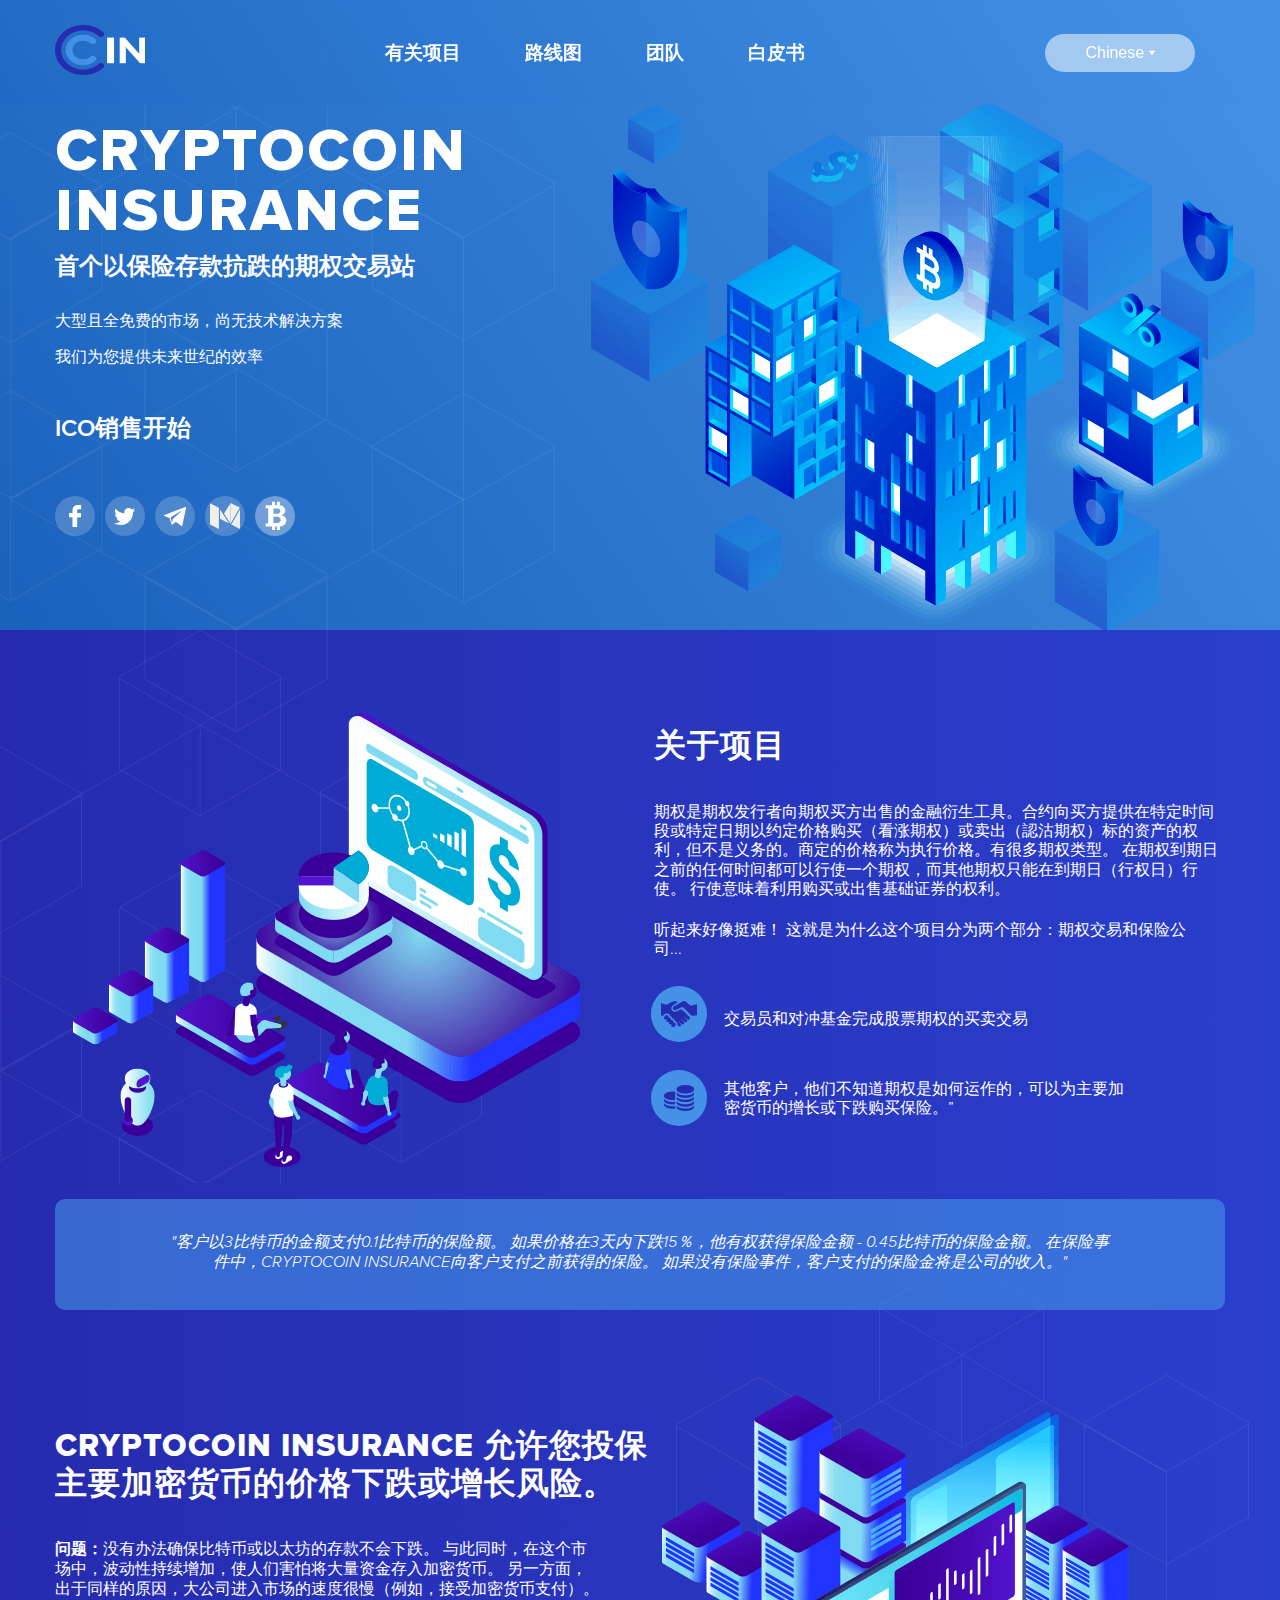
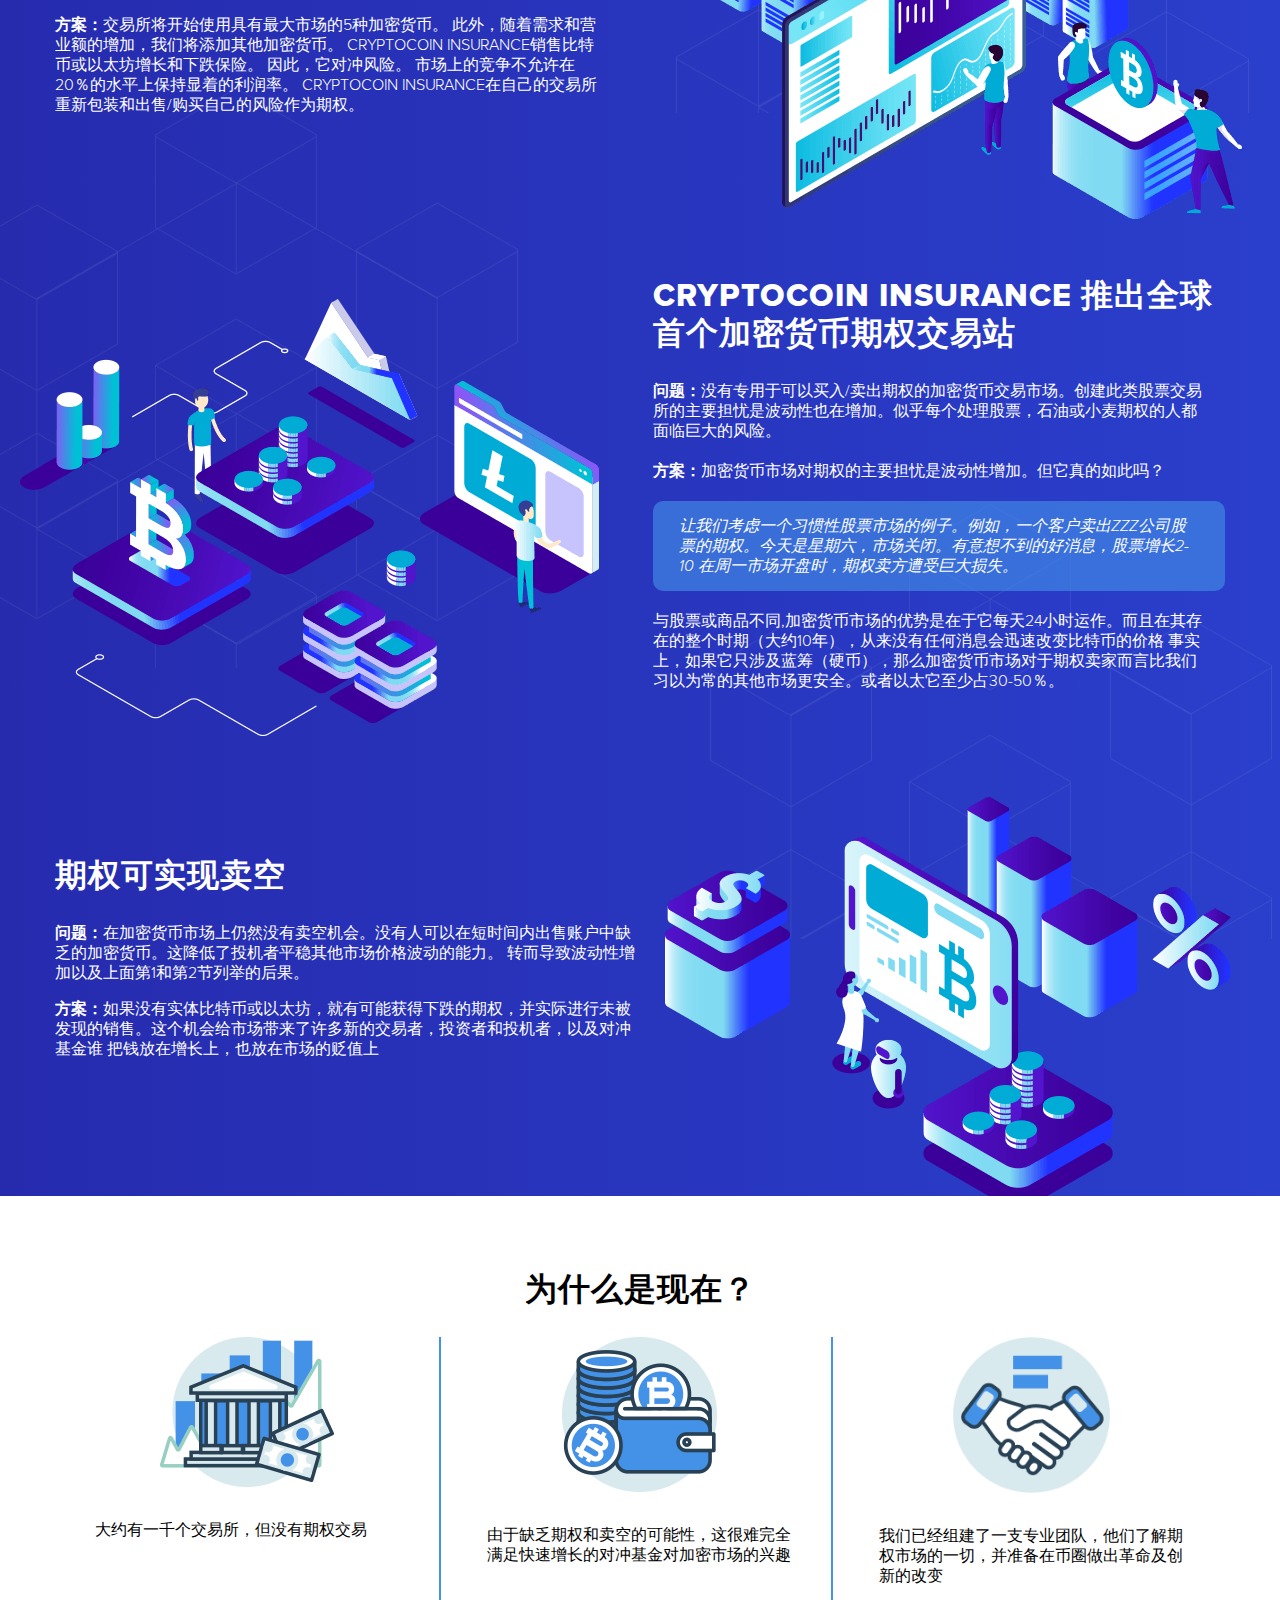
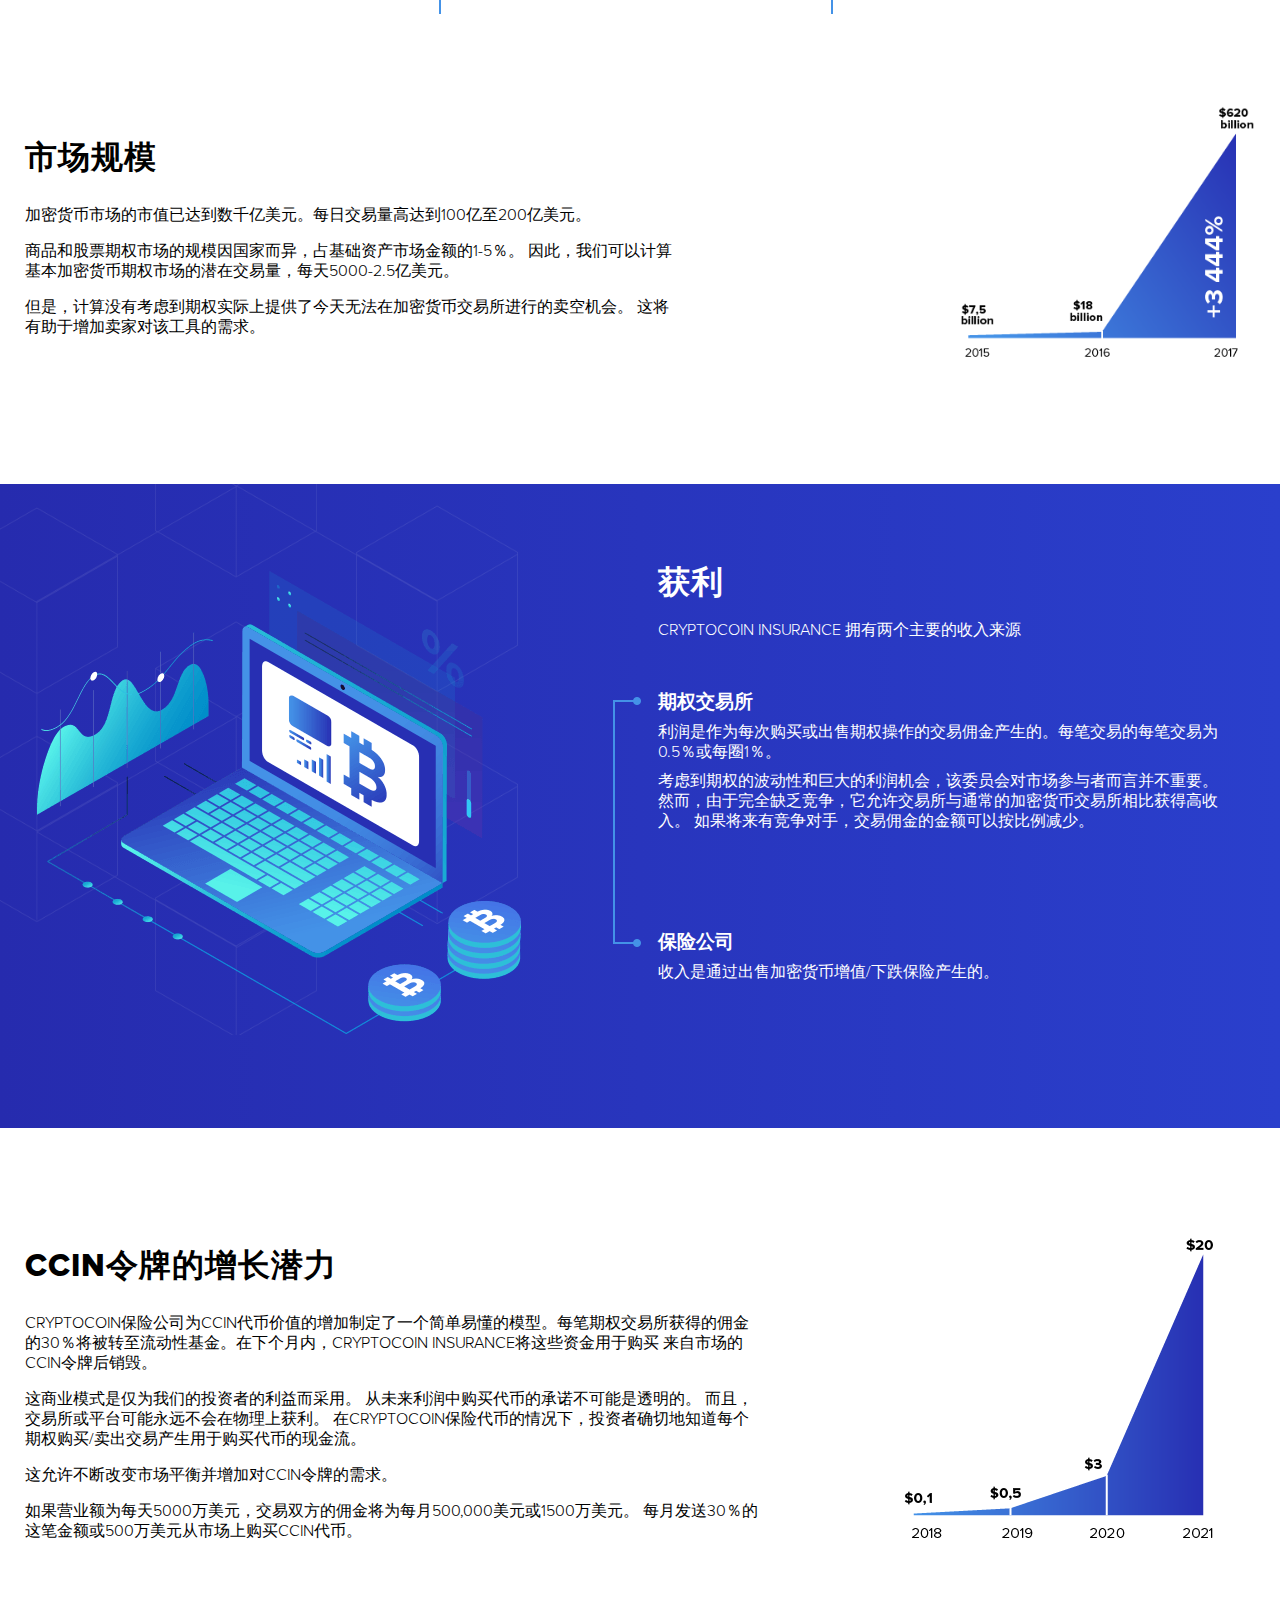
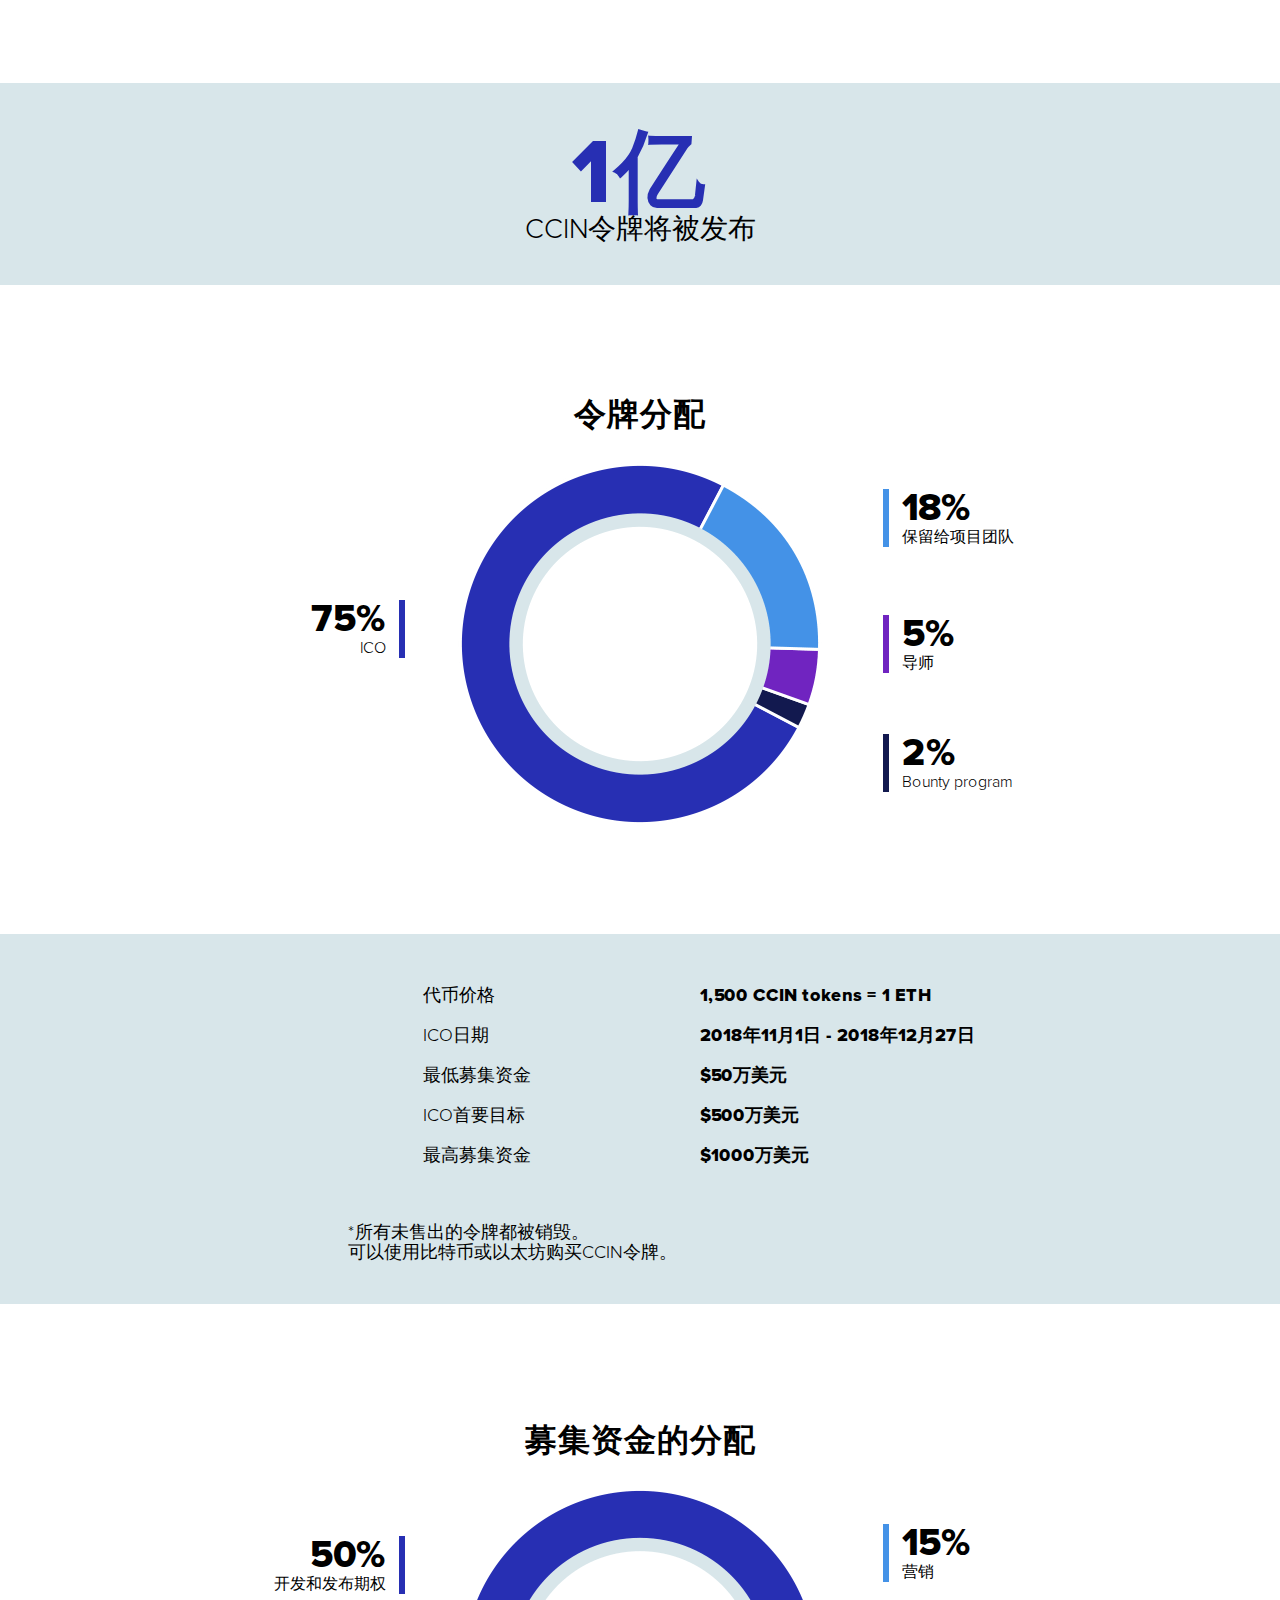
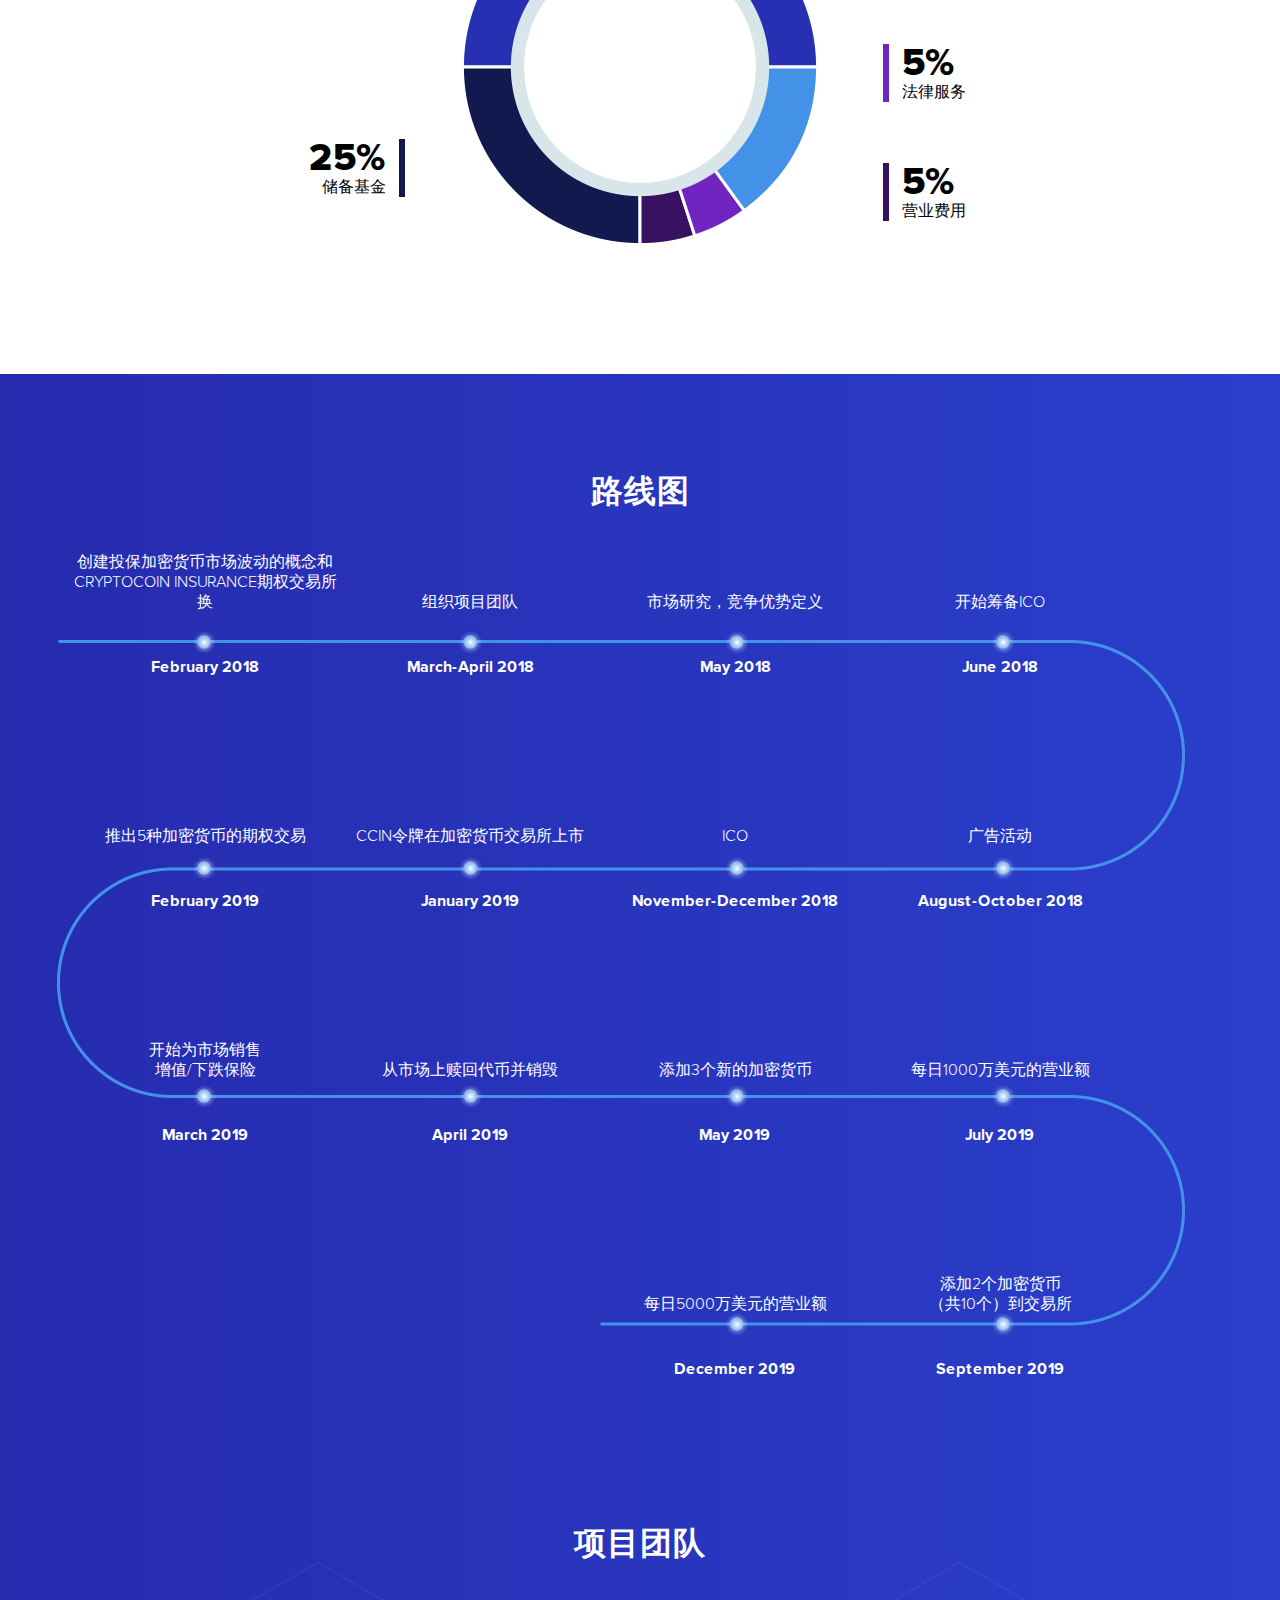
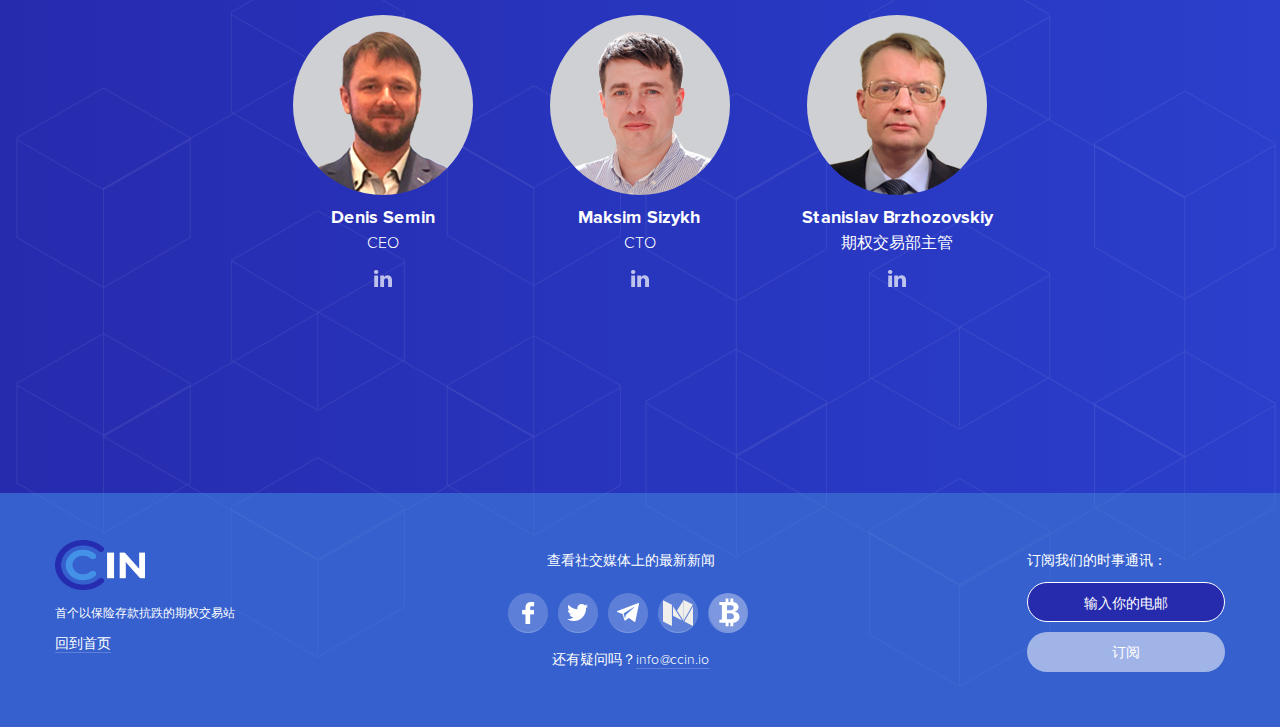
==== index.ch.html @ 09d0d942 "add more language" ====
<!DOCTYPE html>
<html lang="en">
<head>
  <meta charset="UTF-8">
  <meta name="keywords" content="cryptocoin insurance, cryptocurrency, options exchange, coin insurance, trade, bitcoin insurance, ethereum insurance, ccin">
  <meta name="viewport" content="width=device-width, initial-scale=1.0">
  <meta http-equiv="X-UA-Compatible" content="ie=edge">
  <title>首个以保险存款抗跌的期权交易站</title>
  <link rel="apple-touch-icon" sizes="180x180" href="img/favicon/apple-touch-icon.png">
  <link rel="icon" type="image/png" sizes="32x32" href="img/favicon/favicon-32x32.png">
  <link rel="icon" type="image/png" sizes="16x16" href="img/favicon/favicon-16x16.png">
  <link rel="manifest" href="img/favicon/site.webmanifest">
  <link rel="mask-icon" href="img/favicon/safari-pinned-tab.svg" color="#266fc8">
  <link rel="shortcut icon" href="img/favicon/favicon.ico">
  <meta name="msapplication-TileColor" content="#266fc8">
  <meta name="msapplication-config" content="img/favicon/browserconfig.xml">
  <meta name="theme-color" content="#ffffff">
  <link rel="stylesheet" href="https://use.fontawesome.com/releases/v5.2.0/css/all.css" integrity="sha384-hWVjflwFxL6sNzntih27bfxkr27PmbbK/iSvJ+a4+0owXq79v+lsFkW54bOGbiDQ" crossorigin="anonymous">
  <link rel="stylesheet" href="css/main.css">
</head>
<body class="chinese">
  <header>
    <a href="#" class="open-mobile-menu"><i class="fas fa-bars"></i></a>
    <div class="nav-block">
      <div class="container">
        <div class="nav-wrapper large">
          <a href="#" class="close-mobile-menu"><i class="fas fa-times"></i></a>
          <a href="#" class="main-logo__link"><img src="img/logo.png" class="main-logo" alt="Site logo" width="90" height="50"></a>
          <nav class="main-nav" id="menu">
            <ul class="main-nav__list">
              <li class="main-nav__item">
                <a href="#about-project" class="move-link">有关项目</a>
              </li>
              <li class="main-nav__item">
                <a href="#road-map" class="move-link">路线图</a>
              </li>
              <li class="main-nav__item">
                <a href="#team-project" class="move-link">团队</a>
              </li>
			        <li class="main-nav__item">
                <a href="./doc/chinese_wp.pdf">白皮书</a>
              </li>
            </ul>
          </nav>
          <ul class="user-nav__list">
            <li class="user-nav__item">
              <button class="btn toggle-language" id="toggle-language">
                Chinese
                <svg class="arrow" xmlns="http://www.w3.org/2000/svg" xmlns:xlink="http://www.w3.org/1999/xlink" x="0px" y="0px"
                  viewBox="0 0 41.999 41.999">
                  <path d="M36.068,20.176l-29-20C6.761-0.035,6.363-0.057,6.035,0.114C5.706,0.287,5.5,0.627,5.5,0.999v40
                  c0,0.372,0.206,0.713,0.535,0.886c0.146,0.076,0.306,0.114,0.465,0.114c0.199,0,0.397-0.06,0.568-0.177l29-20
                  c0.271-0.187,0.432-0.494,0.432-0.823S36.338,20.363,36.068,20.176z"/>
                  <g>
                </svg>
              </button>
              <ul class="toggle-language__menu" id="toggle-language__menu">
                <li><a href="index.ru.html">Russian</a></li>
                <li><a href="index.html">English</a></li>
                <li><a href="index.viet.html">Vietnamese</a></li>
                <li><a href="index.kor.html">Korean</a></li>
                <li><a href="index.ch.html">Chinese</a></li>
                <li><a href="index.sp.html">Spanish</a></li>
                <li><a href="index.indo.html">Indonesian</a></li>
                <li><a href="index.fr.html">French</a></li>
              </ul>
            </li>
          </ul>
        </div>
      </div>
    </div>
    <div class="container header-block__wrapper" id="top-site">
      <section>
        <h1>Cryptocoin insurance</h1>
        <h3>首个以保险存款抗跌的期权交易站</h3>
        <p>大型且全免费的市场，尚无技术解决方案</p>
        <p>我们为您提供未来世纪的效率</p>
        <div class="timer-block">
          <h3>ICO销售开始</h3>
          <script src="https://code.jquery.com/jquery-1.11.1.min.js"></script>
          <script src="https://e-timer.ru/js/etimer.js"></script>
          <script type="text/javascript">
            jQuery(document).ready(function() {
              jQuery(".eTimer").eTimer({
                etType: 0, etDate: "01.11.2018.12.0", etTitleText: "", etTitleSize: 20, etShowSign: 2, etSep: " ", etFontFamily: "ProximaNova", etTextColor: "white", etPaddingTB: 15, etPaddingLR: 15, etLastUnit: 4, etNumberFontFamily: "ProximaNova", etNumberSize: 40, etNumberColor: "#307ed3", etNumberPaddingTB: 0, etNumberPaddingLR: 8, etNumberBackground: "white", etNumberBorderSize: 0, etNumberBorderRadius: 6, etNumberBorderColor: "white"
              });
            });
          </script>
          <div class="eTimer"></div>
        </div>
         <ul class="social__list">
          <li class="social__item">
            <a href="https://www.facebook.com/ccinofficial/" class="social__link fb">facebook</a>
          </li>
          <li class="social__item">
            <a href="https://twitter.com/ccin_official" class="social__link twitter">twitter</a>
          </li>
		   <li class="social__item">
            <a href="https://t.me/ccin_official" class="social__link telegram">telegram</a>
          </li>
          <li class="social__item">
            <a href="https://medium.com/@ccin_official" class="social__link medium">medium</a>
          </li>
          <li class="social__item">
            <a href="https://bitcointalk.org/index.php?topic=4948618" class="social__link bt">bt</a>
          </li>
        </ul>
      </section>
    </div>
  </header>
  <main>
    <div class="container">
      <section class="about-project" id="about-project">
        <h2>关于项目</h2>
        <img class="mobile-section__img" width="370" height="332" src="img/about-project-bg.png" alt="About project">
        <p>期权是期权发行者向期权买方出售的金融衍生工具。合约向买方提供在特定时间段或特定日期以约定价格购买（看涨期权）或卖出（認沽期权）标的资产的权利，但不是义务的。商定的价格称为执行价格。有很多期权类型。 在期权到期日之前的任何时间都可以行使一个期权，而其他期权只能在到期日（行权日）行使。 行使意味着利用购买或出售基础证券的权利。</p>
        <p class="about-project__description">听起来好像挺难！ 这就是为什么这个项目分为两个部分：期权交易和保险公司..</span>.</p>
        <ul>
          <li>
            <p>交易员和对冲基金完成股票期权的买卖交易</p>
          </li>
          <li>
            <p>其他客户，他们不知道期权是如何运作的，可以为主要加密货币的增长或下跌购买保险。”</p>
          </li>
        </ul>
      </section>
      <p class="text__layout">"客户以3比特币的金额支付0.1比特币的保险额。 如果价格在3天内下跌15％，他有权获得保险金额 - 0.45比特币的保险金额。 在保险事件中，CRYPTOCOIN INSURANCE向客户支付之前获得的保险。 如果没有保险事件，客户支付的保险金将是公司的收入。"</p>
      <section class="insurance-project">
        <h2>CRYPTOCOIN INSURANCE 允许您投保主要加密货币的价格下跌或增长风险。</h2>
        <img class="mobile-section__img" width="393" height="288" src="img/insurance-project-bg.png" alt="Insurance CRYPTOCOIN INSURANCE">
        <p><span class="text__semibold">问题：</span>没有办法确保比特币或以太坊的存款不会下跌。 与此同时，在这个市场中，波动性持续增加，使人们害怕将大量资金存入加密货币。 另一方面，出于同样的原因，大公司进入市场的速度很慢（例如，接受加密货币支付）。</p>
        <p><span class="text__semibold">方案：</span>交易所将开始使用具有最大市场的5种加密货币。 此外，随着需求和营业额的增加，我们将添加其他加密货币。 CRYPTOCOIN INSURANCE销售比特币或以太坊增长和下跌保险。 因此，它对冲风险。 市场上的竞争不允许在20％的水平上保持显着的利润率。 CRYPTOCOIN INSURANCE在自己的交易所重新包装和出售/购买自己的风险作为期权。</p>
      </section>
      <section class="burse-project">
        <h2>CRYPTOCOIN INSURANCE 推出全球 首个加密货币期权交易站</h2>
        <img class="mobile-section__img" width="409" height="308" src="img/burse-project-bg.png" alt="Burse CRYPTOCOIN INSURANCE">
        <p><span class="text__semibold">问题：</span>没有专用于可以买入/卖出期权的加密货币交易市场。创建此类股票交易所的主要担忧是波动性也在增加。似乎每个处理股票，石油或小麦期权的人都面临巨大的风险。</p>
        <p><span class="text__semibold">方案：</span>加密货币市场对期权的主要担忧是波动性增加。但它真的如此吗？</p>
        <p class="text__layout">让我们考虑一个习惯性股票市场的例子。例如，一个客户卖出ZZZ公司股票的期权。今天是星期六，市场关闭。有意想不到的好消息，股票增长2-10 在周一市场开盘时，期权卖方遭受巨大损失。</p>
        <p>与股票或商品不同,加密货币市场的优势是在于它每天24小时运作。而且在其存在的整个时期（大约10年），从来没有任何消息会迅速改变比特币的价格 事实上，如果它只涉及蓝筹（硬币），那么加密货币市场对于期权卖家而言比我们习以为常的其他市场更安全。或者以太它至少占30-50％。</p>
      </section>
      <section class="option-project">
        <h2>期权可实现卖空</h2>
        <img class="mobile-section__img" width="368" height="268" src="img/option-project-bg.png" alt="Options enable short sales">
        <p><span class="text__semibold">问题：</span>在加密货币市场上仍然没有卖空机会。没有人可以在短时间内出售账户中缺乏的加密货币。这降低了投机者平稳其他市场价格波动的能力。 转而导致波动性增加以及上面第1和第2节列举的后果。</p>
        <p><span class="text__semibold">方案：</span>如果没有实体比特币或以太坊，就有可能获得下跌的期权，并实际进行未被发现的销售。这个机会给市场带来了许多新的交易者，投资者和投机者，以及对冲基金谁 把钱放在增长上，也放在市场的贬值上</p>
      </section>
    </div>
    <section class="why-now bg__white">
      <div class="container">
        <h2>为什么是现在？</h2>
        <ul>
          <li>
            <img src="img/why-now-icons/1.png" width="174" height="150" alt="Market">
            <p>大约有一千个交易所，但没有期权交易</p>
          </li>
          <li>
            <img src="img/why-now-icons/2.png" width="155" height="155" alt="Hedge fund">
            <p>由于缺乏期权和卖空的可能性，这很难完全满足快速增长的对冲基金对加密市场的兴趣</p>
          </li>
          <li>
            <img src="img/why-now-icons/3.png" width="157" height="156" alt="Team">
            <p>我们已经组建了一支专业团队，他们了解期权市场的一切，并准备在币圈做出革命及创新的改变</p>
          </li>
        </ul>
      </div>
    </section>
    <section class="market-size bg__white">
      <div class="container">
        <h2>市场规模</h2>
        <p>加密货币市场的市值已达到数千亿美元。每日交易量高达到100亿至200亿美元。</p>
        <p>商品和股票期权市场的规模因国家而异，占基础资产市场金额的1-5％。 因此，我们可以计算基本加密货币期权市场的潜在交易量，每天5000-2.5亿美元。</p>
        <p>但是，计算没有考虑到期权实际上提供了今天无法在加密货币交易所进行的卖空机会。 这将有助于增加卖家对该工具的需求。</p>
      </div>
    </section>
    <div class="container">
      <section class="monetization">
          <h2>获利</h2>
          <img class="mobile-section__img" width="330" height="316" src="img/monetization-bg.png" alt="Monetization">
          <p>CRYPTOCOIN INSURANCE 拥有两个主要的收入来源</p>
          <ul>
            <li>
              <h3>期权交易所</h3>
              <p>利润是作为每次购买或出售期权操作的交易佣金产生的。每笔交易的每笔交易为0.5％或每圈1％。</p>
              <p>考虑到期权的波动性和巨大的利润机会，该委员会对市场参与者而言并不重要。 然而，由于完全缺乏竞争，它允许交易所与通常的加密货币交易所相比获得高收入。 如果将来有竞争对手，交易佣金的金额可以按比例减少。</p>
            </li>
            <li>
              <h3>保险公司</h3>
              <p>收入是通过出售加密货币增值/下跌保险产生的。</p>
            </li>
          </ul>
      </section>
    </div>
    <section class="potential bg__white">
      <div class="container">
        <h2>CCIN令牌的增长潜力</h2>
        <p>CRYPTOCOIN保险公司为CCIN代币价值的增加制定了一个简单易懂的模型。每笔期权交易所获得的佣金的30％将被转至流动性基金。在下个月内，CRYPTOCOIN INSURANCE将这些资金用于购买 来自市场的CCIN令牌后销毁。</p>
        <p>这商业模式是仅为我们的投资者的利益而采用。 从未来利润中购买代币的承诺不可能是透明的。 而且，交易所或平台可能永远不会在物理上获利。 在CRYPTOCOIN保险代币的情况下，投资者确切地知道每个期权购买/卖出交易产生用于购买代币的现金流。</p>
        <p>这允许不断改变市场平衡并增加对CCIN令牌的需求。</p>
        <p>如果营业额为每天5000万美元，交易双方的佣金将为每月500,000美元或1500万美元。 每月发送30％的这笔金额或500万美元从市场上购买CCIN代币。</p>
      </div>
    </section>
    <p class="tokens-amount">
      <span>1亿</span>
      CCIN令牌将被发布
    </p>
    <section class="distribution-tokens bg__white">
      <div class="container">
        <h2>令牌分配</h2>
        <img src="img/distribution-tokens.png" width="364" height="364" alt="Token allocation">
        <div class="percent-wrapper">
          <p>
            <span>75%</span>
            ICO
          </p>
          <p>
            <span>18%</span>
            保留给项目团队
          </p>
          <p>
            <span>5%</span>
            导师
          </p>
          <p>
            <span>2%</span>
            Bounty program
          </p>
        </div>
      </div>
    </section>
    <div class="distribution-details">
      <div class="container">
        <table>
          <tr>
            <td>代币价格</td>
            <td>1,500 CCIN tokens = 1 ETH</td>
          </tr>
          <tr>
            <td>ICO日期</td>
            <td>2018年11月1日 - 2018年12月27日</td>
          </tr>
          <tr>
            <td>最低募集资金</td>
            <td>$50万美元</td>
          </tr>
          <tr>
            <td>ICO首要目标</td>
            <td>$500万美元</td>
          </tr>
          <tr>
            <td>最高募集资金</td>
            <td>$1000万美元</td>
          </tr>
        </table>
        <p>*所有未售出的令牌都被销毁。<br/>可以使用比特币或以太坊购买CCIN令牌。</p>
      </div>
    </div>
    <section class="distribution-cash bg__white">
      <div class="container">
        <h2>募集资金的分配</h2>
        <img src="img/distribution-cash.png" width="358" height="358" alt="Allocation of the collected funds">
        <div class="percent-wrapper">
          <p>
            <span>50%</span>
            开发和发布期权
          </p>
          <p>
            <span>25%</span>
            储备基金
          </p>
          <p>
            <span>15%</span>
            营销
          </p>
          <p>
            <span>5%</span>
            法律服务
          </p>
          <p>
            <span>5%</span>
            营业费用
          </p>
        </div>
      </div>
    </section>
    <div class="container">
      <section class="road-map" id="road-map">
        <h2>路线图</h2>
        <ul>
          <li>
            <p>创建投保加密货币市场波动的概念和CRYPTOCOIN INSURANCE期权交易所换</p>
            <span>February 2018</span>
          </li>
          <li>
            <p>组织项目团队</p>
            <span>March-April 2018</span>
          </li>
          <li>
            <p>市场研究，竞争优势定义</p>
            <span>May 2018</span>
          </li>
          <li>
            <p>开始筹备ICO</p>
            <span>June 2018</span>
          </li>
          <li>
            <p>推出5种加密货币的期权交易</p>
            <span>February 2019</span>
          </li>
          <li>
            <p>CCIN令牌在加密货币交易所上市</p>
            <span>January 2019</span>
          </li>
          <li>
            <p>ICO</p>
            <span>November-December 2018</span>
          </li>
          <li>
            <p>广告活动</p>
            <span>August-October 2018</span>
          </li>
          <li>
            <p>开始为市场销售<br/>增值/下跌保险</p>
            <span>March 2019</span>
          </li>
          <li>
            <p>从市场上赎回代币并销毁</p>
            <span>April 2019</span>
          </li>
          <li>
            <p>添加3个新的加密货币</p>
            <span>May 2019</span>
          </li>
          <li>
            <p>每日1000万美元的营业额</p>
            <span>July 2019</span>
          </li>
          <li class="none">
            <p></p>
            <span></span>
          </li>
          <li class="none">
            <p></p>
            <span></span>
          </li>	  
          <li>
            <p>每日5000万美元的营业额</p>
            <span>December 2019</span>
          </li>
		      <li>
            <p>添加2个加密货币<br/>（共10个）到交易所</p>
            <span>September 2019</span>
          </li>
        </ul>
      </section>
    </div>
    <div class="container">
      <section class="team-project" id="team-project">
        <h2>项目团队</h2>
        <ul class="team__list">
          <li>
            <img src="img/team-project/denis.jpg" width="180" height="180" alt="">
            <span>Denis Semin</span>
            <p>CEO<br/></p>
            <ul class="social__list">
              <li class="social__item">
                <a href="https://www.linkedin.com/in/denis-semin-724091169/" class="social__link linked-in">linked in</a>
              </li>
            </ul>
          </li>
          <li>
            <img src="img/team-project/max.jpg" width="180" height="180" alt="">
            <span>Maksim Sizykh</span>
            <p>CTO<br/></p>
            <ul class="social__list">
              <li class="social__item">
                <a href="https://www.linkedin.com/in/maksim-sizykh-2688ba7a/" class="social__link linked-in">linked in</a>
              </li>
            </ul>
          </li>
          <li>
            <img src="img/team-project/stan.jpg" width="180" height="180" alt="">
            <span>Stanislav Brzhozovskiy</span>
            <p>期权交易部主管</p>
            <ul class="social__list">
              <li class="social__item">
                <a href="https://www.linkedin.com/in/stanislav-brzhozovskiy-975aa6122/" class="social__link linked-in">linked in</a>
              </li>
            </ul>
          </li>
        </ul>
      </section>
    </div>
  </main>
  <footer>
    <div class="container">
      <div class="footer-logo">
        <img src="img/logo.png" class="main-logo" alt="Логотип сайта" width="90" height="50">
        <p>首个以保险存款抗跌的期权交易站</p>
        <a href="#">回到首页</a>
      </div>
      <div class="social-wrapper">
        <p>查看社交媒体上的最新新闻</p>
         <ul class="social__list">
          <li class="social__item">
            <a href="https://www.facebook.com/ccinofficial/" class="social__link fb">facebook</a>
          </li>
          <li class="social__item">
            <a href="https://twitter.com/ccin_official" class="social__link twitter">twitter</a>
          </li>
		   <li class="social__item">
            <a href="https://t.me/ccin_official" class="social__link telegram">telegram</a>
          </li>
          <li class="social__item">
            <a href="https://medium.com/@ccin_official" class="social__link medium">medium</a>
          </li>
          <li class="social__item">
            <a href="https://bitcointalk.org/index.php?topic=4948618" class="social__link bt">bt</a>
          </li>
        </ul>
        <p>还有疑问吗？<a href="mailto:info@ccin.io">info@ccin.io</a></p>
      </div>
      <div class="sub-block">
        <p>订阅我们的时事通讯：</p>
        <button class="btn btn-outline">输入你的电邮</button>
        <button class="btn">订阅</button>
      </div>
    </div>
  </footer>
  <script src="js/main.js"></script>
</body>
</html>
---- css/main.css ----
@font-face{
  font-family: 'ProximaNova';
  src: url('../fonts/ProximaNova-Bold.eot');
  src: url('../fonts/ProximaNova-Bold.eot?iefix') format('eot'),
  url('../fonts/ProximaNova-Bold.woff') format('woff'),
  url('../fonts/ProximaNova-Bold.ttf') format('truetype'),
  url('../fonts/ProximaNova-Bold.svg#webfont') format('svg');
  font-weight: 700;
  font-style: normal;
}
@font-face{
  font-family: 'ProximaNova';
  src: url('../fonts/ProximaNova-Extrabld.eot');
  src: url('../fonts/ProximaNova-Extrabld.eot?iefix') format('eot'),
  url('../fonts/ProximaNova-Extrabld.woff') format('woff'),
  url('../fonts/ProximaNova-Extrabld.ttf') format('truetype'),
  url('../fonts/ProximaNova-Extrabld.svg#webfont') format('svg');
  font-weight: 800;
  font-style: normal;
}
@font-face{
  font-family: 'ProximaNova';
  src: url('../fonts/ProximaNova-Light.eot');
  src: url('../fonts/ProximaNova-Light.eot?iefix') format('eot'),
  url('../fonts/ProximaNova-Light.woff') format('woff'),
  url('../fonts/ProximaNova-Light.ttf') format('truetype'),
  url('../fonts/ProximaNova-Light.svg#webfont') format('svg');
  font-weight: 300;
  font-style: normal;
}
@font-face{
  font-family: 'ProximaNova';
  src: url('../fonts/ProximaNova-LightIt.eot');
  src: url('../fonts/ProximaNova-LightIt.eot?iefix') format('eot'),
  url('../fonts/ProximaNova-LightIt.woff') format('woff'),
  url('../fonts/ProximaNova-LightIt.ttf') format('truetype'),
  url('../fonts/ProximaNova-LightIt.svg#webfont') format('svg');
  font-weight: 300;
  font-style: italic;
}
@font-face{
  font-family: 'ProximaNova';
  src: url('../fonts/ProximaNova-Semibold.eot');
  src: url('../fonts/ProximaNova-Semibold.eot?iefix') format('eot'),
  url('../fonts/ProximaNova-Semibold.woff') format('woff'),
  url('../fonts/ProximaNova-Semibold.ttf') format('truetype'),
  url('../fonts/ProximaNova-Semibold.svg#webfont') format('svg');
  font-weight: 600;
  font-style: normal;
}

html {
	-webkit-box-sizing: border-box;
	box-sizing: border-box;
}

*,
*::before,
*::after {
	-webkit-box-sizing: inherit;
	box-sizing: inherit;
}

body {
  margin: 0;
  padding: 0;
  font-family: 'ProximaNova', sans-serif;
  font-size: 16px;
  line-height: 20px;
  font-weight: 300;
  color: #ffffff;
  background-color: #272fb3;
}

a {
  color: #ffffff;
  text-decoration: none;
}

.open-mobile-menu,
.close-mobile-menu {
  display: none;
}

.container {
  max-width: 1230px;
  padding: 0 30px;
  margin: 0 auto;
  position: relative;
}

.visually-hidden {
  position: absolute;
	overflow: hidden;
	clip: rect(0 0 0 0);
	height: 1px;
	width: 1px;
	margin: -1px;
	padding: 0;
	border: 0;
}

.mobile-section__img {
  display: none;
}

header {
  position: relative;
}

header::before {
  content: '';
  position: absolute;
  top: 0;
  left: 0;
  width: 100%;
  height: 100%;
  background-image: linear-gradient(56deg, rgba(25, 103, 188, 0.9), rgb(68, 146, 231));
  z-index: -3;
}

.header-block__wrapper::after {
  content: '';
  position: absolute;
  right: 0;
  top: 16%;
  width: 100%;
  height: 100%;
  background-image: url('../img/header-bg.png');
  background-position: right 0;
  background-repeat: no-repeat;
  z-index: -1;
}

header section::before {
  top: 0;
  left: -136px;
  width: 663px;
  height: 763px;
  background-image: url('../img/pattern-section.png');
}

.nav-block {
  width: 100%;
  position: fixed;
  z-index: 20;
}

.nav-wrapper {
  display: flex;
  flex-direction: row;
  justify-content: space-between;
  align-items: center;
  transition: all 0.5s;
}

.large {
  padding-top: 25px;
  padding-bottom: 25px;
}

.small {
  padding-top: 13px;
  padding-bottom: 13px;
}

.nav-block::before {
  content: '';
  position: absolute;
  width: 100%;
  height: 100%;
  top: 0;
  left: 0;
  background-image: linear-gradient(56deg, rgba(33, 106, 195, 0.9), rgba(68, 146, 231, 0.9));
  z-index: -1;
}

.btn {
  background-color: rgba(255, 255, 255, 0.53);
  padding: 10px 25px;
  border: none;
  border-radius: 25px;
  color: #ffffff;
  cursor: pointer;
  font-size: 1rem;
}

.btn-outline {
  background-color: #262bae;
  border: 1px solid #ffffff;
  padding: 15px 42px;
}

section {
  position: relative;
  width: 50%;
}

section h2 {
  font-size: 2rem;
  line-height: 2.4rem;
  font-weight: 800;
  letter-spacing: 1px;
}

section::before {
  content: '';
  position: absolute;
  width: 100%;
  height: 100%;
  background-image: url('../img/pattern-section.png');
  background-position: 0 0;
  background-repeat: no-repeat;
  background-size: 96%;
  z-index: -1;
}

section::after {
  content: '';
  position: absolute;
  width: 100%;
  height: 100%;
  background-position: 0 0;
  background-repeat: no-repeat;
}

.text__semibold {
  font-weight: 600;
}

main {
  position: relative;
}

main::before {
  content: '';
  position: absolute;
  top: 0;
  left: 0;
  width: 100%;
  height: 100%;
  background-image: linear-gradient(to right, #262bae, #2a3fcc);
  z-index: -3;
}

.text__layout {
  padding: 33px 112px 38px;
  text-align: center;
  font-style: italic;
  background-color: rgba(68, 146, 231, 0.6);
  border-radius: 10px;
}

.bg__white {
  background-color: #ffffff;
  width: 100%;
}

.bg__white h2,
.bg__white p {
  color: #000000;
  text-align: center;
}

.bg__white::before,
.bg__white::after {
  content: none;
}

.main-nav__list {
  margin: 0;
  padding: 0;
  padding-left: 30px;
  list-style: none;
}

.main-nav__item {
  padding: 10px 30px 8px;
  display: inline-block;
}

.main-nav__item a {
  font-size: 1.1875rem;
  font-weight: 600;
}

.main-nav__item a:hover,
.main-nav__item a:focus {
  border-bottom: 1px solid rgba(255, 255, 255, 0.53);
}

.user-nav__list {
  margin: 0;
  padding: 0;
  list-style: none;
}

.user-nav__item {
  margin: 0 30px;
  display: inline-block;
  position: relative;
}

.user-nav__item .login {
  padding: 10px 30px;
}

.toggle-language {
  width: 150px
}

.toggle-language .arrow {
  fill: #ffffff;
  width: 6px;
  height: 8px;
  transform: rotate(90deg);
  vertical-align: middle;
}

.toggle-language__menu {
  display: none;
  position: absolute;
  top: 39px;
  right: 9px;
  list-style: none;
  margin: 0;
  padding: 0;
  background-color: rgba(255, 255, 255, 0.53);
}

.toggle-language__menu li:not(:last-child) {
  border-bottom: 1px solid #ffffff;
}

.toggle-language__menu a {
  width: 100%;
  padding: 10px 25px;
  display: inline-block;
  color: #ffffff;
}

.toggle-language__menu a:hover,
.toggle-language__menu a:focus {
  background-color: rgba(255, 255, 255, 0.2);
}

.show {
  display: block;
}

header section {
  padding-top: 32px;
  padding-bottom: 94px;
  margin: 0 auto 0 0;
  width: 50%;
}

h1 {
  margin-top: 90px;
  margin-bottom: 0;
  font-size: 3.75rem;
  line-height: 3.75rem;
  font-weight: 800;
  text-transform: uppercase;
  letter-spacing: 2px;
}

header h3 {
  margin-top: 11px;
  margin-bottom: 30px;
  font-size: 1.5rem;
  font-weight: 600;
  line-height: 1.75rem;
}

header .btn-outline {
  margin-top: 24px;
  margin-bottom: 35px;
}

.social__list {
  margin: 0;
  padding: 0;
  list-style: none;
}

.social__item {
  display: inline-block;
  margin-right: 6px;
}

.social__link {
  width: 40px;
  height: 40px;
  display: inline-block;
  border-radius: 20px;
  background-color: rgba(255, 255, 255, 0.2);
  font-size: 0;
  background-position: center;
  background-repeat: no-repeat;
}

.social__link:hover {
  background-color: rgba(255, 255, 255, 0.53);
}

.social__link.fb {
  background-image: url('../img/social-icons/facebook.png');
}

.social__link.twitter {
  background-image: url('../img/social-icons/twitter.png');
}

.social__link.medium {
  background-image: url('../img/social-icons/medium.svg');
  background-size: 75%;
}

.social__link.telegram {
  background-image: url('../img/social-icons/telegram.png');
}

.social__link.bt {
  background-image: url('../img/social-icons/bt.svg');
}

.social__link.linked-in {
  background-image: url('../img/social-icons/linked-in.png');
}

.timer-block {
  margin: 0;
  margin-top: 50px;
  padding: 0;
  padding-bottom: 20px;
  width: 407px;
  background-color: transparent;
  border-radius: 25px;
  z-index: 10;
}

.timer-block h3 {
  margin-bottom: 0;
  color: #ffffff;
  font-size: 1.5rem;
  line-height: 1.5rem;
  text-align: left;
}

 .timer-block .eTimer {
  padding: 15px 0;
  display: block;
}

.timer-block .eTimer .etUnit .etNumber {
  width: 45px;
}

.etNumber {
  font-weight: 600;
}

.about-project {
  margin: 0 0 0 auto;
  padding: 71px 0px 35px 14px;
}

.about-project::before {
  top: 0;
  left: -123%;
}

.about-project::after {
  left: -97%;
  top: 15%;
  width: 507px;
  height: 454px;
  background-image: url('../img/about-project-bg.png');
}

.about-project h2 {
  margin-bottom: 37px;
}

.about-project p {
  line-height: 1.2rem;
  margin-bottom: 22px;
}

.about-project__description {
  padding-right: 35px;
}

.about-project ul {
  margin: 0;
  padding: 8px 0;
  list-style: none;
}

.about-project li {
  padding: 0 90px 0 70px;
  position: relative;
}

.chinese .about-project li {
  padding: 5px 90px 0 70px;
}

.about-project li:nth-child(1) {
  padding-right: 170px;
  margin-bottom: 29px;
}

.about-project li::before {
  content: '';
  position: absolute;
  width: 56px;
  height: 56px;
  left: -3px;
  top: -3px;
  background-color: #4492e7;
  border-radius: 28px;
  background-position:center;
  background-repeat: no-repeat;
}

.about-project li:nth-child(1)::before {
  background-image: url('../img/about-project-icons/1.png');
}

.about-project li:nth-child(2)::before {
  background-image: url('../img/about-project-icons/2.png');
  top: 11px;
}

.insurance-project {
  width: 51%;
  padding-top: 75px;
  padding-bottom: 50px;
}

.insurance-project::before {
  right: -104%;
  top: -68px;
}

.insurance-project::after {
  top: 69px;
  right: -99%;
  width: 580px;
  height: 424px;
  background-image: url('../img/insurance-project-bg.png');
}

.insurance-project h2 {
  margin-bottom: 35px;
}

.insurance-project p {
  padding-right: 50px;
}

.burse-project {
  margin: 0 0 0 auto;
  padding: 39px 0 50px 13px;
}

.chinese .burse-project {
  padding-top: 70px;
}

.burse-project::before {
  left: -117%;
  top: -93px;
}

.burse-project::after {
  top: 118px;
  left: -106%;
  width: 579px;
  height: 437px;
  background-image: url('../img/burse-project-bg.png');
}

.burse-project p {
  padding-right: 20px;
  margin-bottom: 20px;
}

.burse-project .text__layout {
  padding: 15px 26px;
  text-align: left;
  font-style: italic;
}

.option-project {
  padding-top: 13px;
  padding-bottom: 121px;
}

.chinese .option-project {
  padding-top: 70px;
}

.option-project::before {
  right: -112%;
  top: -257px;
}

.option-project::after {
  width: 566px;
  height: 412px;
  top: 36px;
  right: -101%;
  background-image: url('../img/option-project-bg.png');
}

.why-now {
  padding-top: 50px;
  padding-bottom: 50px;
}

.why-now ul {
  margin: 0;
  padding: 0;
  list-style: none;
  display: flex;
  flex-wrap: wrap;
  flex-direction: row;
  justify-content: space-between;
}

.why-now li {
  width: 33%;
  text-align: center;
}

.why-now li p {
  text-align: left;
  padding: 12px 40px;
}

.why-now li:not(:last-child) {
  border-right: 2px solid #4492e7;
}

.market-size {
  padding-top: 39px;
  padding-bottom: 121px;
}

.market-size .container {
  background-image: url('../img/1111.png');
  background-position: right center;
  background-repeat: no-repeat;
  background-size: 24%;
}

.chinese .market-size .container {
  padding: 10px 0;
}

.market-size h2 {
  text-align: left;
}

.market-size p {
  width: 53%;
  text-align: left;
}

.monetization {
  padding: 55px 0 44px 18px;
  margin: 0 0 0 auto;
}

.monetization::before {
  left: -117%;
  top: -93px;
}

.monetization::after {
  top: 87px;
  left: -103%;
  width: 484px;
  height: 463px;
  background-image: url('../img/monetization-bg.png');
}

.monetization h2 {
  margin-bottom: 10px;
}

.monetization ul {
  margin: 0;
  margin-top: 53px;
  padding: 0;
  position: relative;
  list-style: none;
}

.monetization ul::before {
  content: '';
  position: absolute;
  top: 4px;
  left: -45px;
  width: 28px;
  height: 250px;
  background-image: url('../img/monetization-line.png');
  background-position: 0 0;
  background-repeat: no-repeat;
}

.monetization li {
  margin-bottom: 46px;
}

.vietnamese .monetization li {
  margin-bottom: 24px;
}

.korean .monetization li {
  margin-bottom: 86px;
}

.chinese .monetization li {
  margin-bottom: 102px;
}

.spanish .monetization li {
  margin-bottom: 24px;
}

.indonesian .monetization li {
  margin-bottom: 24px;
}

.french .monetization li {
  margin-bottom: 24px;
}

.monetization ul h3 {
  margin-bottom: 0;
}

.monetization ul p {
  margin: 9px 0;
}

.potential {
  padding-top: 84px;
  padding-bottom: 116px;
}

.potential h2,
.potential p {
  text-align: left;
  width: 60%;
}

.potential .container {
  background-image: url('../img/graph.png');
  background-position: right center;
  background-repeat: no-repeat;
}

.chinese .potential .container {
  padding: 10px 0;
}

.tokens-amount {
  margin: 0;
  padding: 46px;
  background-color: #d8e6ea;
  text-align: center;
  color: #000000;
  font-size: 1.75rem;
}

.tokens-amount span {
  display: block;
  text-align: center;
  font-size: 5.625rem;
  line-height: 5.625rem;
  color: #272fb3;
  font-weight: 800;
  letter-spacing: 4px;
}

.distribution-tokens {
  padding-top: 85px;
  padding-bottom: 108px;
  position: relative;
}

.distribution-tokens img {
  margin: 0 auto;
  display: block;
}

.distribution-tokens .percent-wrapper {
  position: relative;
}

.distribution-tokens .percent-wrapper p {
  width: 200px;
  position: absolute;
}

.distribution-tokens .percent-wrapper p:nth-child(1) {
  padding-right: 13px;
  top: -242px;
  left: 150px;
  text-align: right;
  border-right: 6px solid #272fb3;
}

.distribution-tokens .percent-wrapper p:nth-child(2) {
  padding-left: 13px;
  top: -353px;
  right: 142px;
  text-align: left;
  border-left: 6px solid #4492e7;
}

.distribution-tokens .percent-wrapper p:nth-child(3) {
  padding-left: 13px;
  top: -227px;
  right: 142px;
  text-align: left;
  border-left: 6px solid #7024c0;
}

.distribution-tokens .percent-wrapper p:nth-child(4) {
  padding-left: 13px;
  top: -108px;
  right: 142px;
  text-align: left;
  border-left: 6px solid #12194f;
}

.distribution-tokens .percent-wrapper p span {
  display: block;
  font-weight: 800;
  font-size: 2.375rem;
  line-height: 2.375rem;
}

.distribution-details {
  padding: 40px 0 24px;
  background-color: #d8e6ea;
}

.distribution-details table {
  margin: 0 auto 46px;
  padding-left: 10%;
}

.distribution-details td {
  padding: 10px 0;
  width: 50%;
  font-size: 1.125rem;
  line-height: 1.125rem;
  color: #000000;
}

.distribution-details td:last-child {
  font-weight: 800;
}

.distribution-details p {
  padding-left: 25%;
  font-size: 1.125rem;
  color: #000000;
  text-align: left;
}

.distribution-cash {
  padding-top: 93px;
  padding-bottom: 128px;
  position: relative;
}

.distribution-cash img {
  margin: 0 auto;
  display: block;
}

.distribution-cash .percent-wrapper {
  position: relative;
}

.distribution-cash .percent-wrapper p {
  width: 200px;
  position: absolute;
}

.distribution-cash .percent-wrapper p:nth-child(1) {
  padding-right: 13px;
  top: -326px;
  left: 150px;
  text-align: right;
  border-right: 6px solid #272fb3;
}

.distribution-cash .percent-wrapper p:nth-child(2) {
  padding-right: 13px;
  top: -123px;
  left: 150px;
  text-align: right;
  border-right: 6px solid #12194f;
}

.distribution-cash .percent-wrapper p:nth-child(3) {
  padding-left: 13px;
  top: -338px;
  right: 142px;
  text-align: left;
  border-left: 6px solid #4492e7;
}

.distribution-cash .percent-wrapper p:nth-child(4) {
  padding-left: 13px;
  top: -218px;
  right: 142px;
  text-align: left;
  border-left: 6px solid #7024c0;
}

.distribution-cash .percent-wrapper p:nth-child(5) {
  padding-left: 13px;
  top: -99px;
  right: 142px;
  text-align: left;
  border-left: 6px solid #381260;
}

.distribution-cash .percent-wrapper p span {
  display: block;
  font-weight: 800;
  font-size: 2.375rem;
  line-height: 2.375rem;
}

.road-map {
  padding-top: 73px;
  width: 100%;
}

.road-map::before {
  background-image: none;
}

.road-map h2 {
  text-align: center;
}

.road-map ul {
  margin: 0;
  padding: 0;
  padding-left: 18px;
  position: relative;
  list-style: none;
  display: flex;
  flex-direction: row;
  flex-wrap: wrap;
  justify-content: flex-start;
}

.road-map ul::before {
  content: '';
  position: absolute;
  background-image: url('../img/road-map-bg.png');
  background-repeat: no-repeat;
  background-position: 0 0;
  width: 100%;
  height: 731px;
  top: 90px;
  left: 2px;
  transform: scale(1);
}

.road-map::after {
  height: auto;
}

.road-map li {
  width: 23%;
  height: 138px;
  display: flex;
  flex-direction: column;
  justify-content: flex-end;
  text-align: center;
}

.spanish .road-map li {
  padding: 0 10px;
}

.indonesian .road-map li {
  padding: 0 20px;
}

.french .road-map li {
  padding: 0 10px;
}

.road-map li:nth-child(4n) {
  margin-bottom: 96px;
}

.road-map p {
  margin-bottom: 45px;
}

.road-map span {
  font-weight: 700;
}

.team-project {
  padding-top: 25px;
  padding-bottom: 145px;
  width: 100%;
}

.team-project::before {
  content: '';
  position: absolute;
  width: 663px;
  height: 763px;
  left: -55px;
  top: 11%;
  background-image: url(../img/pattern-section.png);
  background-position: 0 0;
  background-repeat: no-repeat;
  transform: scale(0.95);
  z-index: -2;
}

.team-project::after {
  content: '';
  position: absolute;
  width: 663px;
  height: 763px;
  right: -67px;
  top: 11%;
  background-image: url(../img/pattern-section.png);
  background-position: 0 0;
  background-repeat: no-repeat;
  transform: scale(0.95);
  z-index: -2;
}

.team-project h2 {
  text-align: center;
}

.team-project .team__list {
  margin: 0;
  padding: 0;
  padding-top: 24px;
  display: flex;
  flex-direction: row;
  justify-content: center;
  flex-wrap: wrap;
  list-style: none;
}

.team-project .team__list>li {
  margin-bottom: 50px;
  width: 22%;
  display: flex;
  flex-direction: column;
  align-items: center;
  text-align: center;
}

.team-project img {
  margin-bottom: 12px;
  border-radius: 50%;
}

.team-project span {
  font-size: 1.125rem;
  display: block;
  font-weight: 700;
}

.team-project p {
  margin-top: 6px;
  margin-bottom: 0;
}

.team-project .social__list {
  margin: auto 0 0;
}

.team-project .social__item {
  margin-right: 0;
}

.team-project .social__link {
  background-color: transparent;
  opacity: 0.7;
}

.team-project .social__link:hover,
.team-project .social__link:focus {
  opacity: 1;
}

footer {
  padding-top: 47px;
  padding-bottom: 45px;
  background-color:  rgba(68, 146, 231, 0.5);
}

footer .container {
  display: flex;
  flex-direction: row;
  justify-content: space-between;
}

footer p {
  font-size: 0.875rem;
  line-height: 0.875rem;
}

footer a {
  font-size: 0.875rem;
  border-bottom: 1px solid rgba(255, 255, 255, 0.2);
  line-height: 0.5rem;
}

.footer-logo p {
  margin-bottom: 12px;
  font-size: 0.75rem;
}

.footer-logo h2 {
  margin-top: 12px;
  margin-bottom: 10px;
  text-transform: uppercase;
  font-size: 1.625rem;
  line-height: 1.625rem;
  font-weight: 700;
  letter-spacing: 1px;
}

.social-wrapper {
  text-align: center;
}

.vietnamese .social-wrapper {
  padding: 0 50px;
}

.social-wrapper ul {
  margin-bottom: 20px;
}

.sub-block .btn {
  padding: 12px 24px;
  margin: 0;
  margin-bottom: 10px;
  width: 198px;
  height: 40px;
  display: block;
  font-size: 0.875rem;
}

.vietnamese .sub-block .btn {
  padding: 12px 0;
}

.spanish .sub-block .btn {
  padding: 12px 0;
}

.french .sub-block .btn {
  padding: 12px 0;
}

/* --------------------------------------------------------------- */

@media (max-width: 480px) {
  section {
    width: 100% !important;
    overflow: hidden;
  }

  section::before {
    background-size: contain;
  }

  h1 {
    font-size: 3.2375rem;
    line-height: 3.2375rem;
  }

  .container {
    max-width: 480px;
    padding: 0 15px;
    margin: 0 auto;
    position: relative;
  }

  .mobile-section__img {
    display: block;
    width: auto;
    max-width: 100%;
    height: auto;
  }

  .nav-block {
    width: 0;
    height: 100%;
    position: absolute;
    display: none;
    top: 0;
    left: 0;
    background-color: #262bae;
    border-right: 1px solid #ffffff;
    border-bottom: 1px solid #ffffff;
  }
  
  header section {
    padding-top: 5px;
    padding-bottom: 46px;
  }

  header section::before {
    top: 27%;
    left: 0;
    width: 100%;
    height: 100%;
  }

  .menu-open {
    display: block;
    width: 50%;
  }

  .nav-block .container {
    padding: 0 20px;
    width: 100%;
  }

  .nav-block::before {
    content: none;
  }

  .nav-wrapper {
    padding-top: 75px;
    width: 100%;
    left: 0;
    top: 0;
    height: 100%;
    flex-direction: column;
  }

  .main-nav__list {
    padding: 0;
    margin-bottom: 20px;
  }

  .main-nav__item {
    padding: 15px 0;
    width: 100%;
    text-align: left;
  }

  .main-nav__item a {
    font-weight: 300;
  }

  .main-logo__link {
    display: none;
  }

  .open-mobile-menu,
  .close-mobile-menu {
    display: inline;
  }

  .open-mobile-menu {
    padding: 22px;
    display: inline-block;
    background-color: transparent;
  }

  .open-mobile-menu i {
    font-size: 2rem;
  }

  .close-mobile-menu {
    position: absolute;
    top: 25px;
    right: 25px;
  }

  .user-nav__list {
    text-align: center;
  }

  .user-nav__item {
    margin: 0;
    margin-bottom: 15px;
  }

  .header-block__wrapper::after {
    background-size: contain;
    left: 0;
    top: 35%;
    z-index: -1;
  }

  h1 {
    margin-top: 0;
    text-align: center;
  }

  header h3 {
    font-size: 1.125rem;
    text-align: center;
    margin-bottom: 5px;
  }

  header p {
    display: none;
  }

  .timer-block {
    margin-top: 30px;
    margin-bottom: 77%;
    width: 100%;
  }

  .timer-block .eTimer {
    text-align: center;
  }

  .timer-block h3 {
    text-align: center;
  }

  .timer-block .eTimer .etUnit .etNumber {
    font-size: 30px;
    padding: 0;
    width: 40px;
  }

  .social__list {
    text-align: center;
  }

  .social__link {
    width: 50px;
    height: 50px;
    border-radius: 25px;
  }

  .about-project {
    padding-top: 39px;
    padding-bottom: 0;
  }

  .about-project h2 {
    padding-left: 30px;
    margin-bottom: 0;
  }

  .about-project p {
    padding: 0 25px;
  }

  .about-project::before {
    top: 0;
    left: 0;
  }

  .about-project::after {
    content: none;
  }

  .about-project ul {
    padding: 0px 20px 0 30px;
    margin-top: 35px;
  }

  .about-project li:first-child {
    padding-right: 0;
    margin-bottom: 0;
  }

  .about-project li {
    margin-bottom: 0;
    padding: 0 0 0 47px;
  }

  .about-project li::before {
    left: 0 !important;
    top: 0 !important;
  }

  .text__layout {
    padding: 20px;
    margin: 0 34px;
    text-align: left;
  }

  .insurance-project {
    padding-top: 40px;
  }

  .insurance-project h2 {
    padding: 0 35px;
    margin-bottom: 0;
  }

  .insurance-project::before {
    right: 0;
    top: 18%;
  }

  .insurance-project::after {
    content: none;
  }

  .insurance-project p {
    padding: 0 40px;
  }

  .burse-project {
    padding: 0 32px 0;
  }

  .burse-project::after {
    content: none;
  }

  .burse-project h2 {
    margin-bottom: 0;
  }

  .burse-project p {
    margin-bottom: 10px;
  }

  .burse-project .text__layout {
    padding: 15px;
    margin: 0;
    line-height: 1.1rem;
  }

  .option-project {
    padding: 48px 32px 63px;
  }

  .option-project::before {
    right: 0;
  }

  .option-project::after {
    content: none;
  }

  .option-project h2 {
    margin-bottom: 0;
  }

  .why-now {
    padding-top: 20px;
  }

  .why-now li {
    width: 100%;
    border: none !important;
  }

  .why-now li p {
    padding: 12px 45px;
    text-align: center;
    font-size: 1rem;
  }

  .market-size {
    padding: 12px 32px 53px;
  }

  .market-size p {
    width: 100%;
  }

  .market-size .container {
    background-position: 32% 10%;
    background-size: 82%;
  }

  .market-size h2 {
    margin-bottom: 90%;
  }

  .monetization {
    padding: 14px 32px 34px;
  }

  .monetization h2 {
    padding-bottom: 0;
  }

  .monetization::before {
    left: 0;
    top: 0;
  }

  .monetization::after {
    content: none;
  }

  .monetization ul {
    margin-top: 0;
  }
  
  .monetization li {
    margin-bottom: 27px;
  }

  .monetization ul::before {
    content: none;
  }

  .potential {
    padding: 35px 32px 50px;
  }

  .potential .container {
    background-size: 82%;
    background-position: 36% 10%;
  }

  .potential h2 {
    margin-bottom: 85%;
  }

  .potential h2,
  .potential p {
    width: 100%;
  }

  .potential::after {
    content: none;
  }

  .tokens-amount {
    padding: 32px 40px;
    font-size: 1.4375rem;
  }

  .tokens-amount span {
    font-size: 3.5rem;
    line-height: 3.5rem;
  }
  
  .distribution-tokens {
    padding: 17px 0 50px;
  }

  .distribution-tokens img {
    width: 238px;
    height: 238px;
    display: block;
  }

  .distribution-tokens .percent-wrapper {
    display: flex;
    flex-direction: column;
    align-items: center;
  }

  .distribution-tokens .percent-wrapper p span {
    position: absolute;
    padding: 0 10px;
    width: 100px;
    left: 0;
    top: 0;
  }

  .distribution-tokens .percent-wrapper p:nth-child(1),
  .distribution-tokens .percent-wrapper p:nth-child(2),
  .distribution-tokens .percent-wrapper p:nth-child(3),
  .distribution-tokens .percent-wrapper p:nth-child(4) {
    position: relative;
    padding: 0;
    margin: 15px auto;
    width: 80%;
    min-height: 35px;
    top: 0;
    left: 0;
    right: 0;
    text-align: left;
    padding-left: 100px;
  }

  .distribution-tokens .percent-wrapper p:nth-child(1) {
    border-right: none;
    border-left: 6px solid #272fb3;
  }

  .distribution-details {
    padding-top: 22px;
  }

  .distribution-details table {
    padding-left: 8%;
  }

  .distribution-details td {
    padding-right: 15px;
  }

  .distribution-details td:last-child {
    width: 38%;
  }

  .distribution-details p {
    padding: 0 32px;
  }

  .distribution-cash {
    padding: 9px 0 47px;
  }

  .distribution-cash img {
    width: 238px;
    height: 238px;
    display: block;
  }

  .distribution-cash .percent-wrapper {
    display: flex;
    flex-direction: column;
    align-items: center;
  }

  .distribution-cash .percent-wrapper p span {
    position: absolute;
    padding: 0 10px;
    width: 100px;
    left: 0;
    top: 0;
  }

  .distribution-cash .percent-wrapper p:nth-child(1),
  .distribution-cash .percent-wrapper p:nth-child(2),
  .distribution-cash .percent-wrapper p:nth-child(3),
  .distribution-cash .percent-wrapper p:nth-child(4),
  .distribution-cash .percent-wrapper p:nth-child(5) {
    position: relative;
    padding: 0;
    margin: 15px auto;
    width: 80%;
    min-height: 35px;
    top: 0;
    left: 0;
    right: 0;
    text-align: left;
    padding-left: 100px;
  }

  .distribution-cash .percent-wrapper p:nth-child(1) {
    border-right: none;
    border-left: 6px solid #272fb3;
  }

  .distribution-cash .percent-wrapper p:nth-child(2) {
    border-right: none;
    border-left: 6px solid #12194f;
  }

  .road-map {
    padding: 15px 41px;
  }

  .road-map ul::before {
    content: none;
  }

  .road-map ul {
    padding: 24px 18px;
    flex-direction: column;
    border-left: 4px solid #3d7bdd;
  }
  
  .road-map li {
    width: 100%;
    text-align: left;
    height: auto;
    position: relative;
  }

  .road-map li.none {
    display: none;
  }

  .road-map li::before {
    content: '';
    position: absolute;
    top: 0;
    left: -31px;
    height: 24px;
    width: 24px;
    background-image: url("../img/road-map-dot.png");
    background-position: 0 0;
    background-repeat: no-repeat;
  }

  .road-map li:nth-child(4n) {
    margin-bottom: 0;
  }

  .road-map li:last-child p {
    margin-bottom: 0;
  }

  .road-map li span {
    order: 1;
  }

  .road-map li p {
    order: 2;
  }

  .team-project {
    padding-bottom: 0;
    padding-top: 50px;
    background-image: url("../img/pattern-section.png");
    background-size: contain;
    background-position: 0 0;
    background-repeat: repeat-y;
  }

  .team-project::before,
  .team-project::after {
    content: none;
  }

  .team-project .team__list>li {
    width: 100%;
  }

  footer .container {
    flex-direction: column;
    align-items: center;
  }

  footer .container div {
    width: 100%;
  }

  footer .sub-block {
    order: 1;
    margin-bottom: 50px;
  }

  footer .sub-block .btn {
    margin: 0 auto 10px auto;
  }

  footer .sub-block p {
    font-size: 2rem;
    line-height: 2rem;
    font-weight: 700;
    text-align: center;
  }

  footer .social-wrapper {
    order: 2;
    margin-bottom: 50px;
  }

  footer .footer-logo {
    padding: 0 32px;
    order: 3;
    display: flex;
    flex-direction: row;
  }

  footer .footer-logo a {
    display: none;
  }

  footer .footer-logo img {
    margin-right: 20px;
  }

  footer .footer-logo p {
    margin: auto 0;
    width: 60%;
    font-size: 0.625rem;
    line-height: 0.625rem;
  }
}

@media (max-width: 420px) {
  h1 {
    font-size: 2.6rem;
    line-height: 2.6rem;
  }

  .timer-block .eTimer .etUnit .etNumber {
    font-size: 25px;
    width: 30px;
  }

  .social__link {
    width: 40px;
    height: 40px;
    border-radius: 20px;
  }

  .tokens-amount {
    padding: 32px 10px;
    font-size: 1rem;
  }

  .tokens-amount span {
    font-size: 2.6rem;
    line-height: 2.6rem;
  }
}
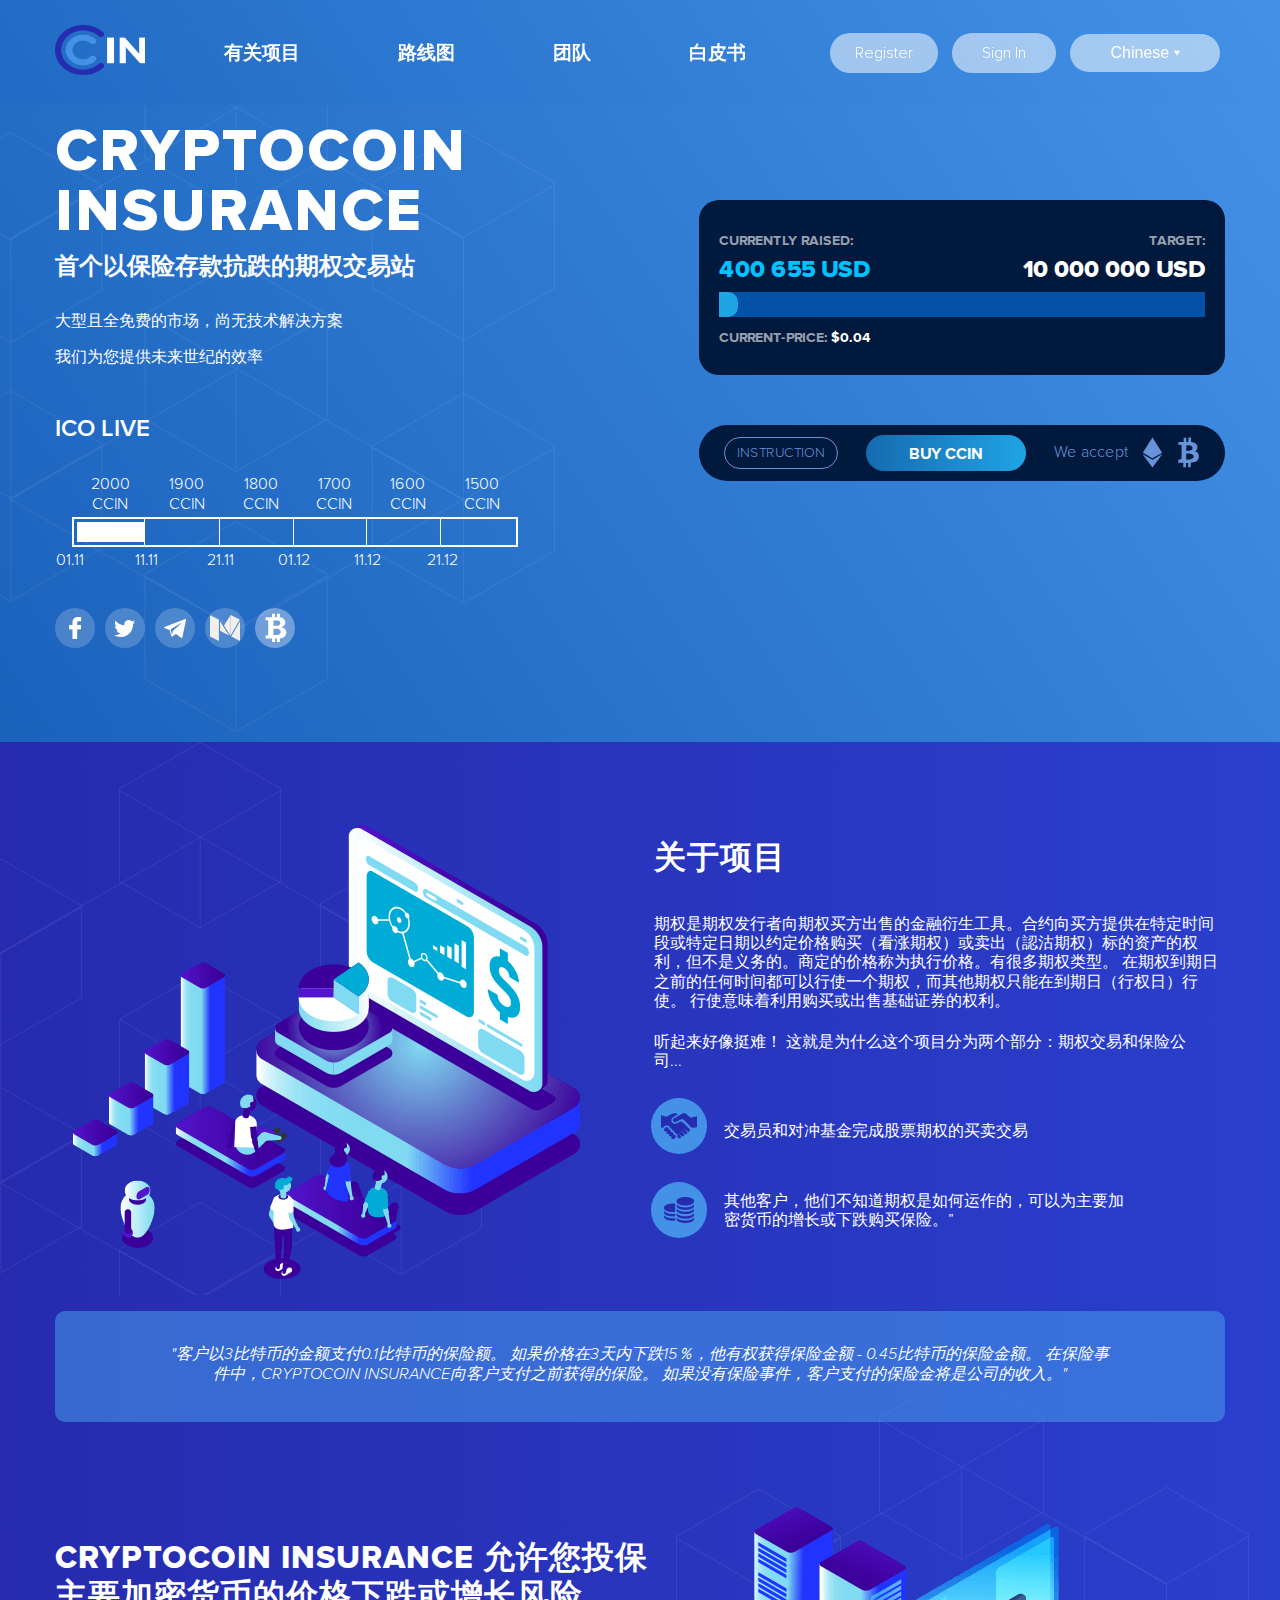
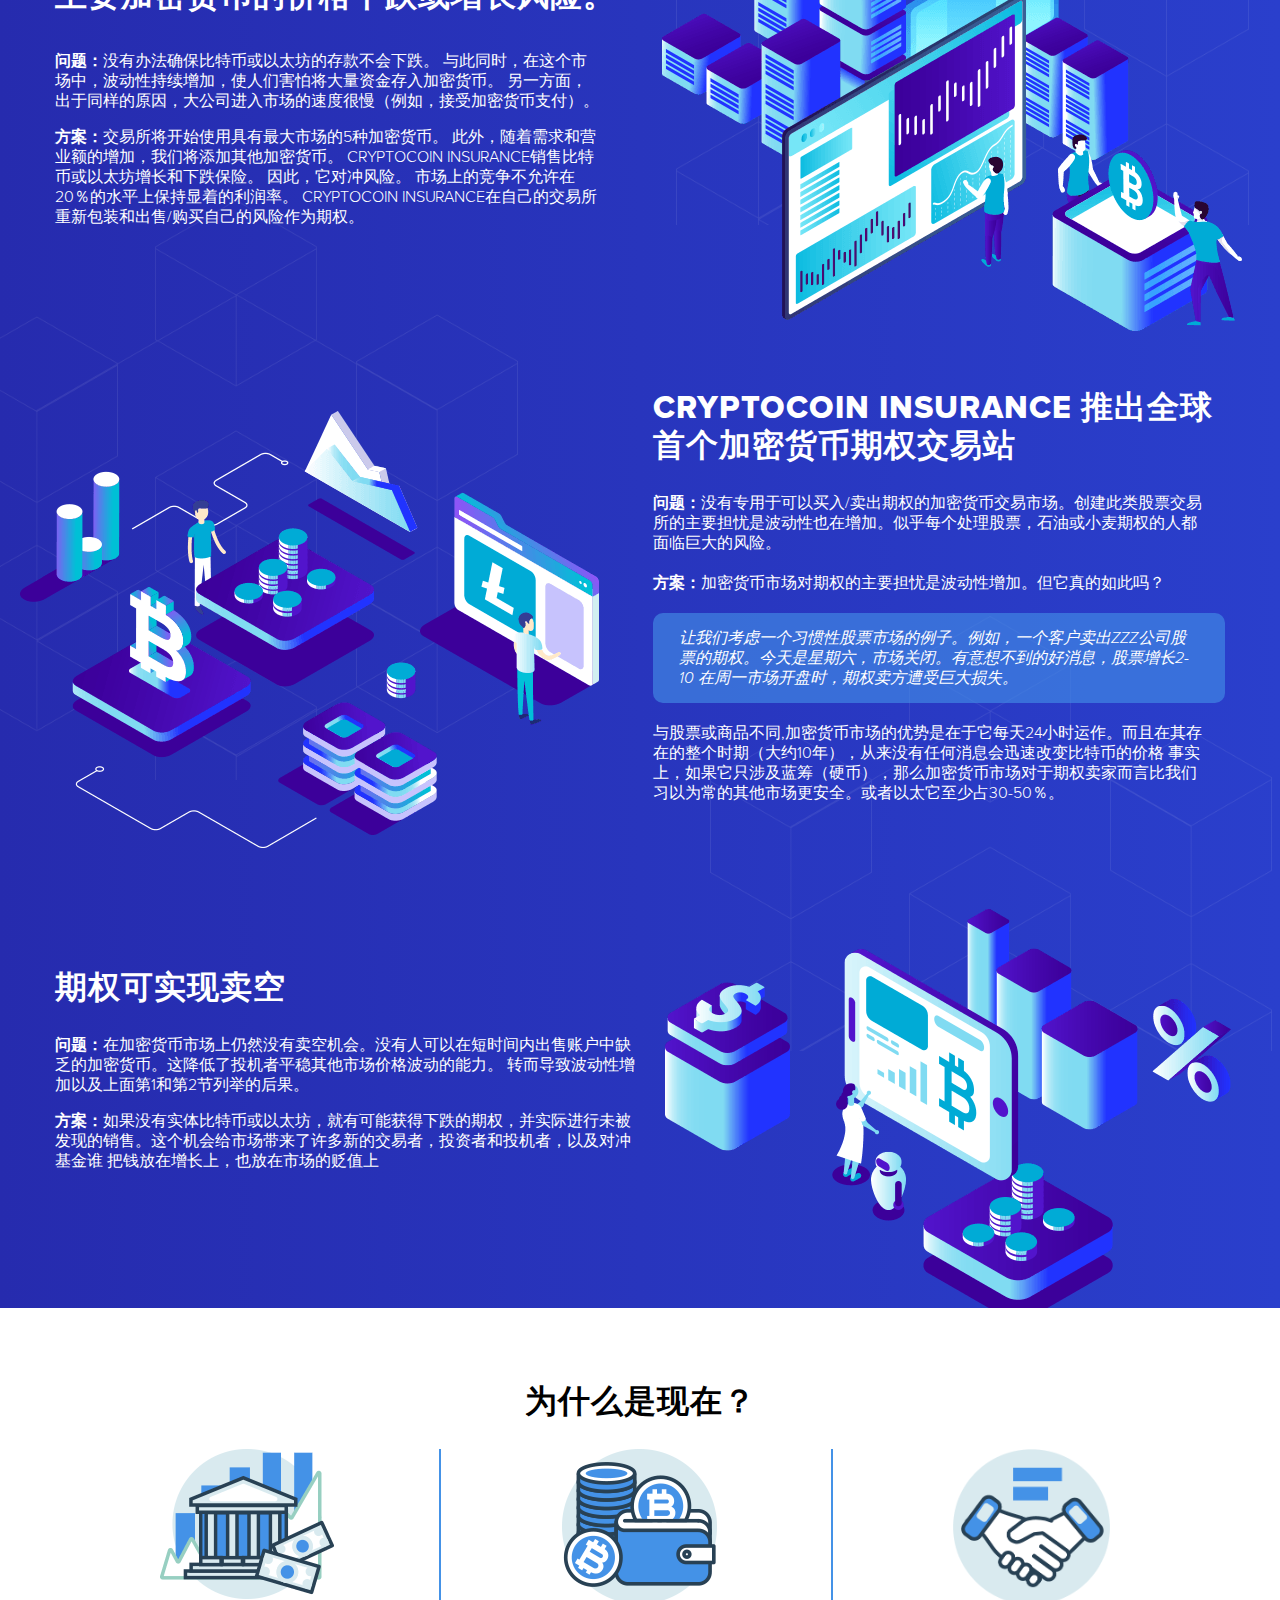
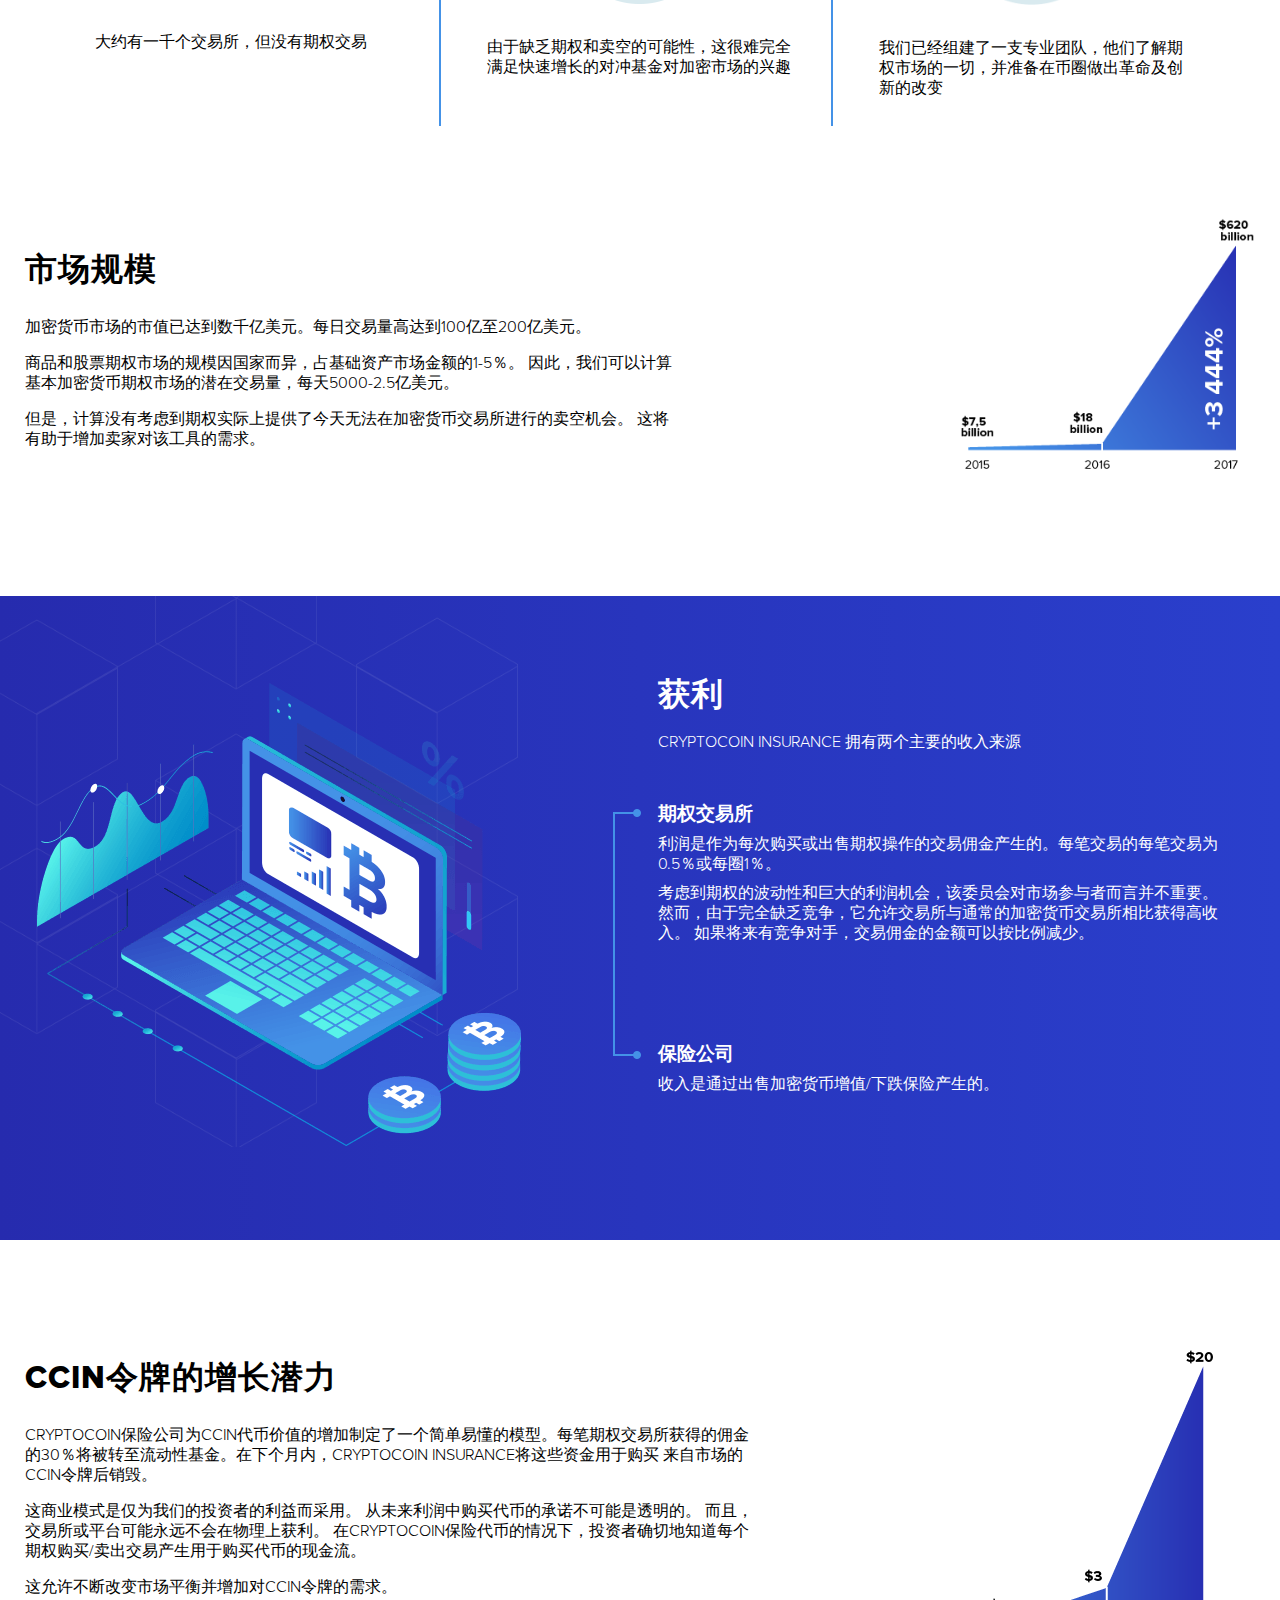
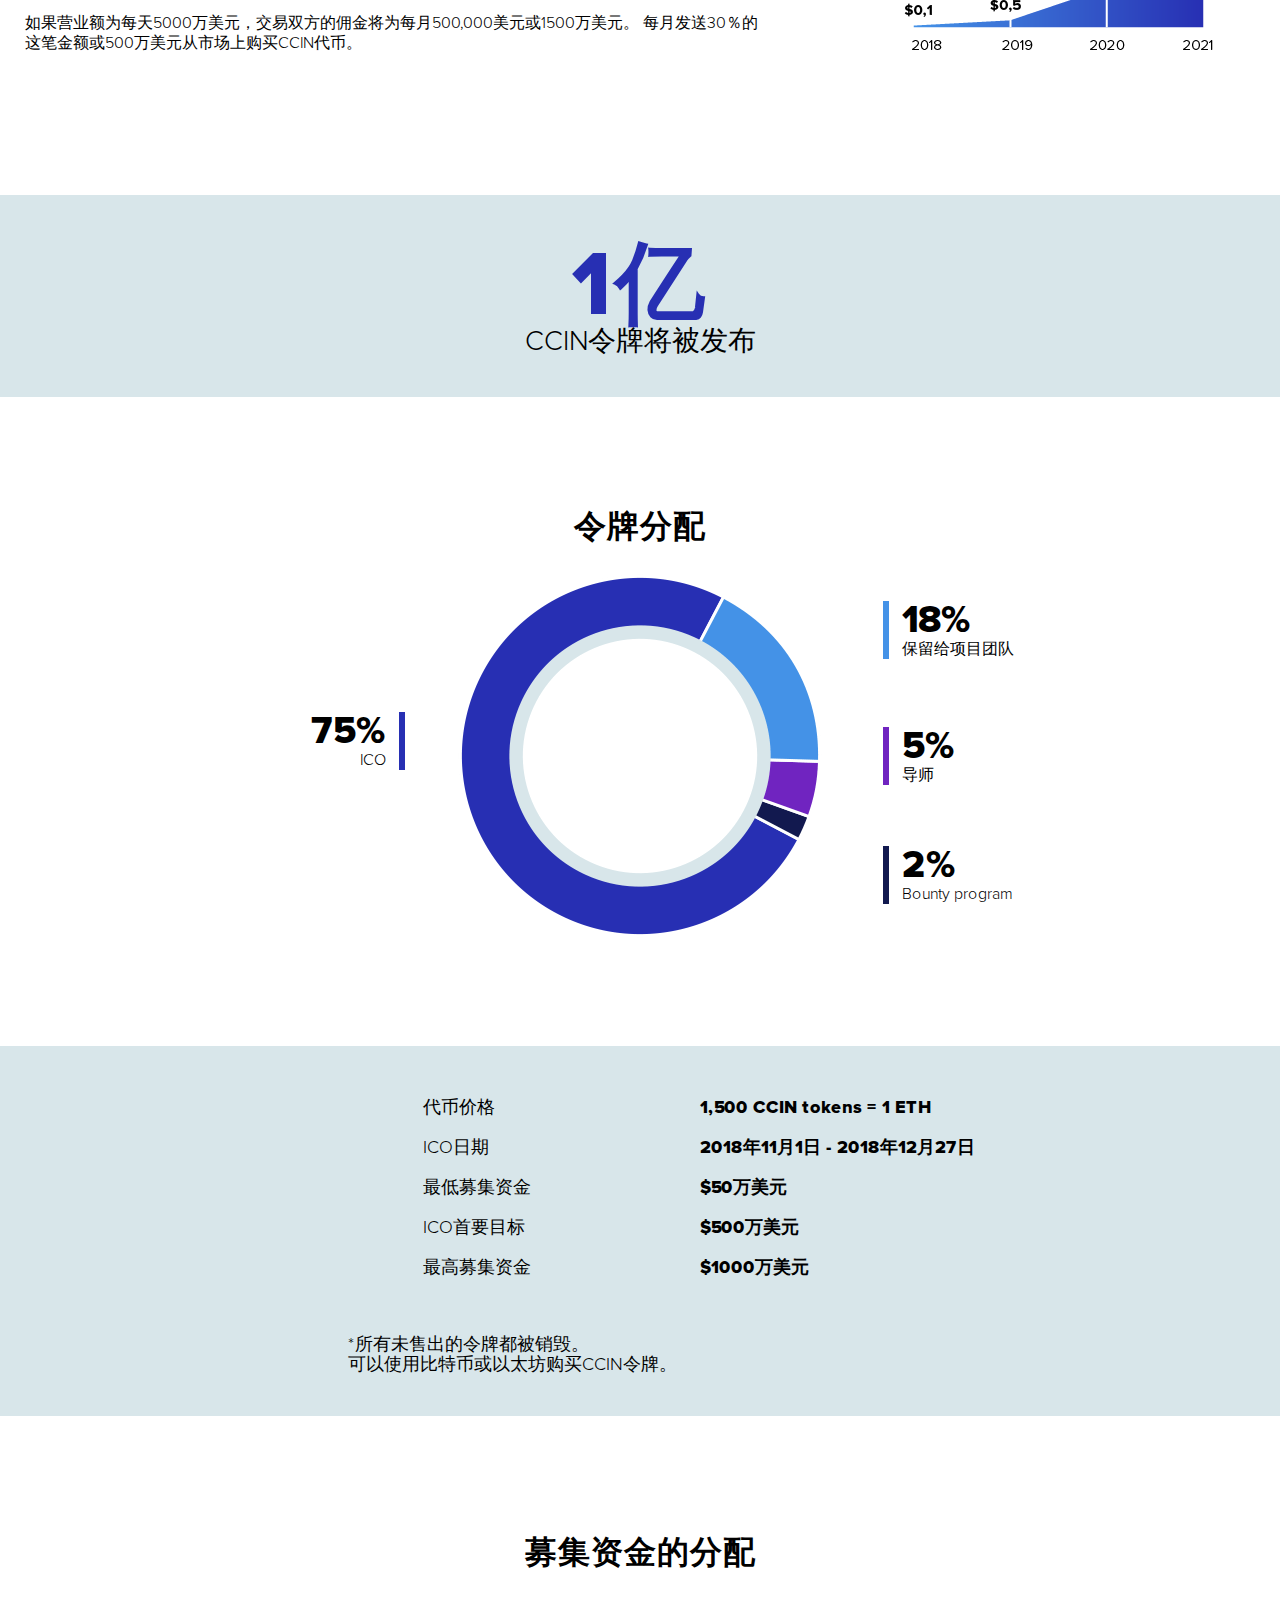
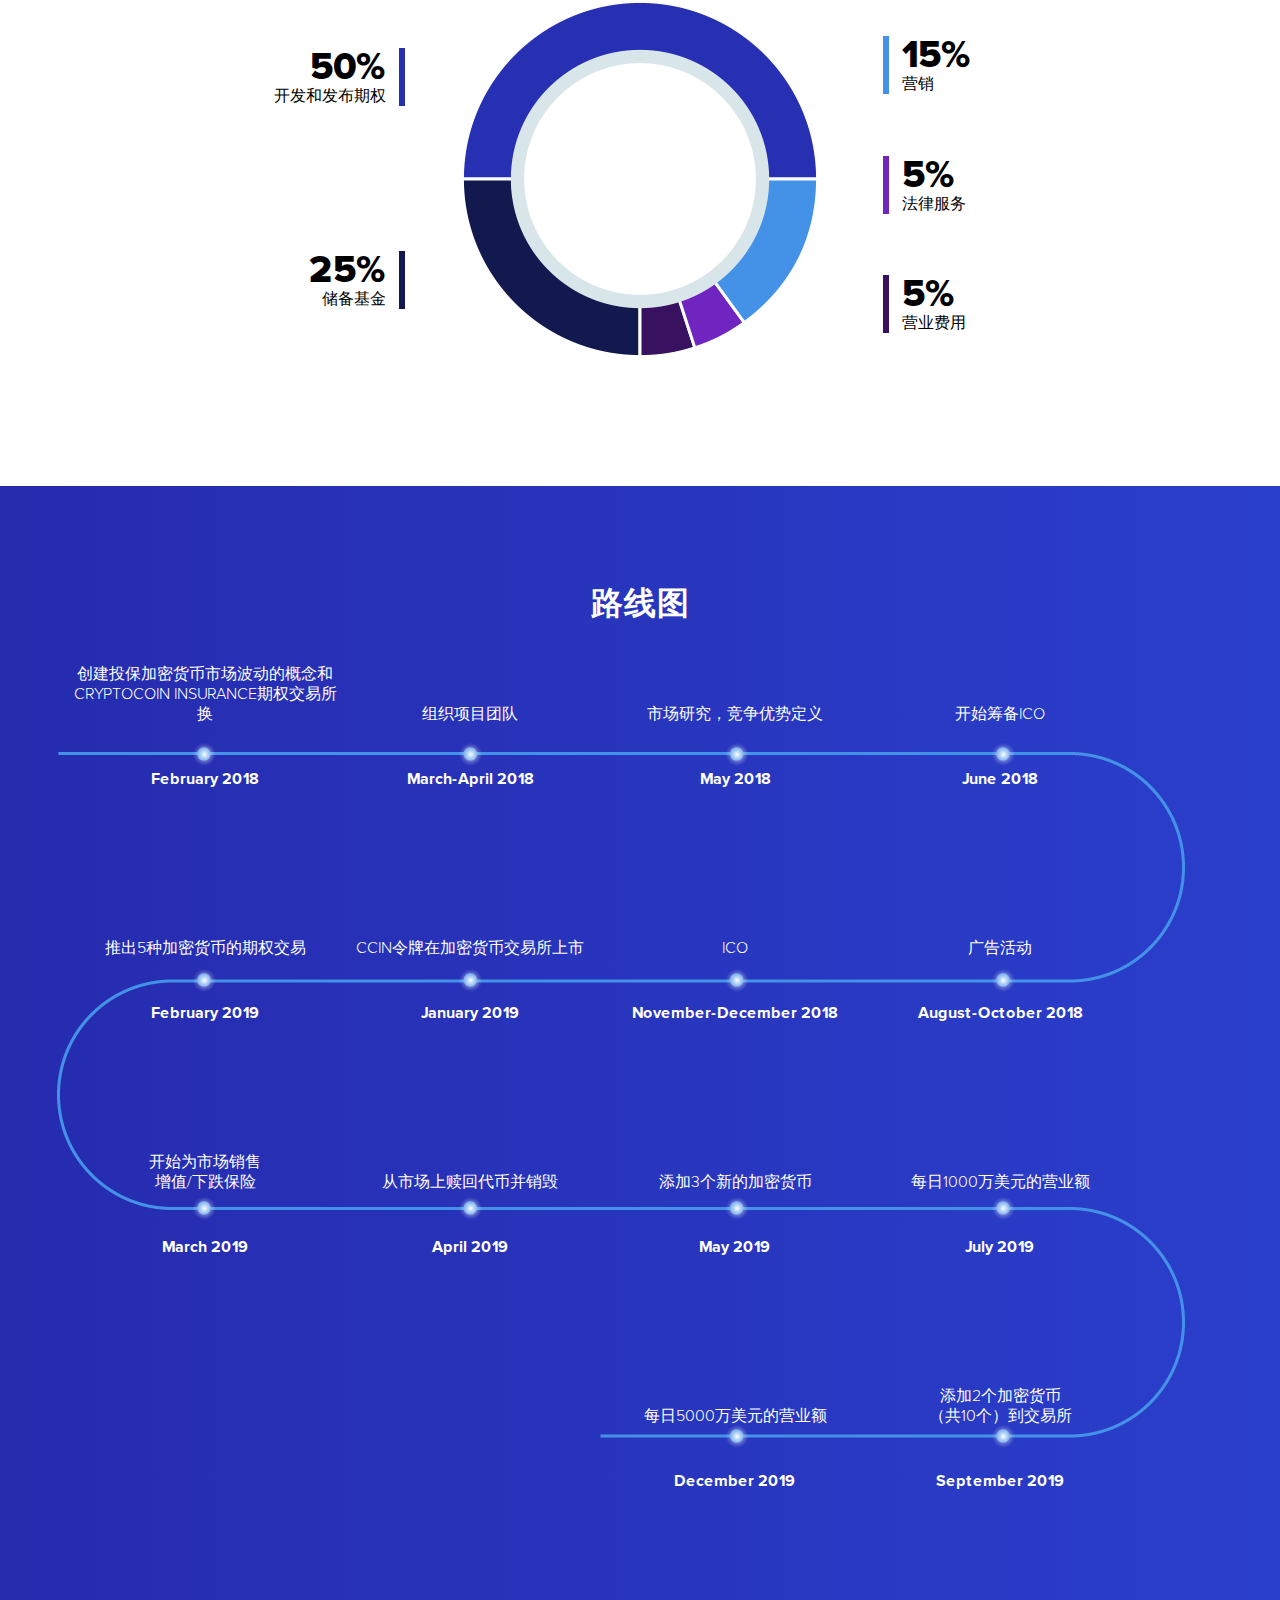
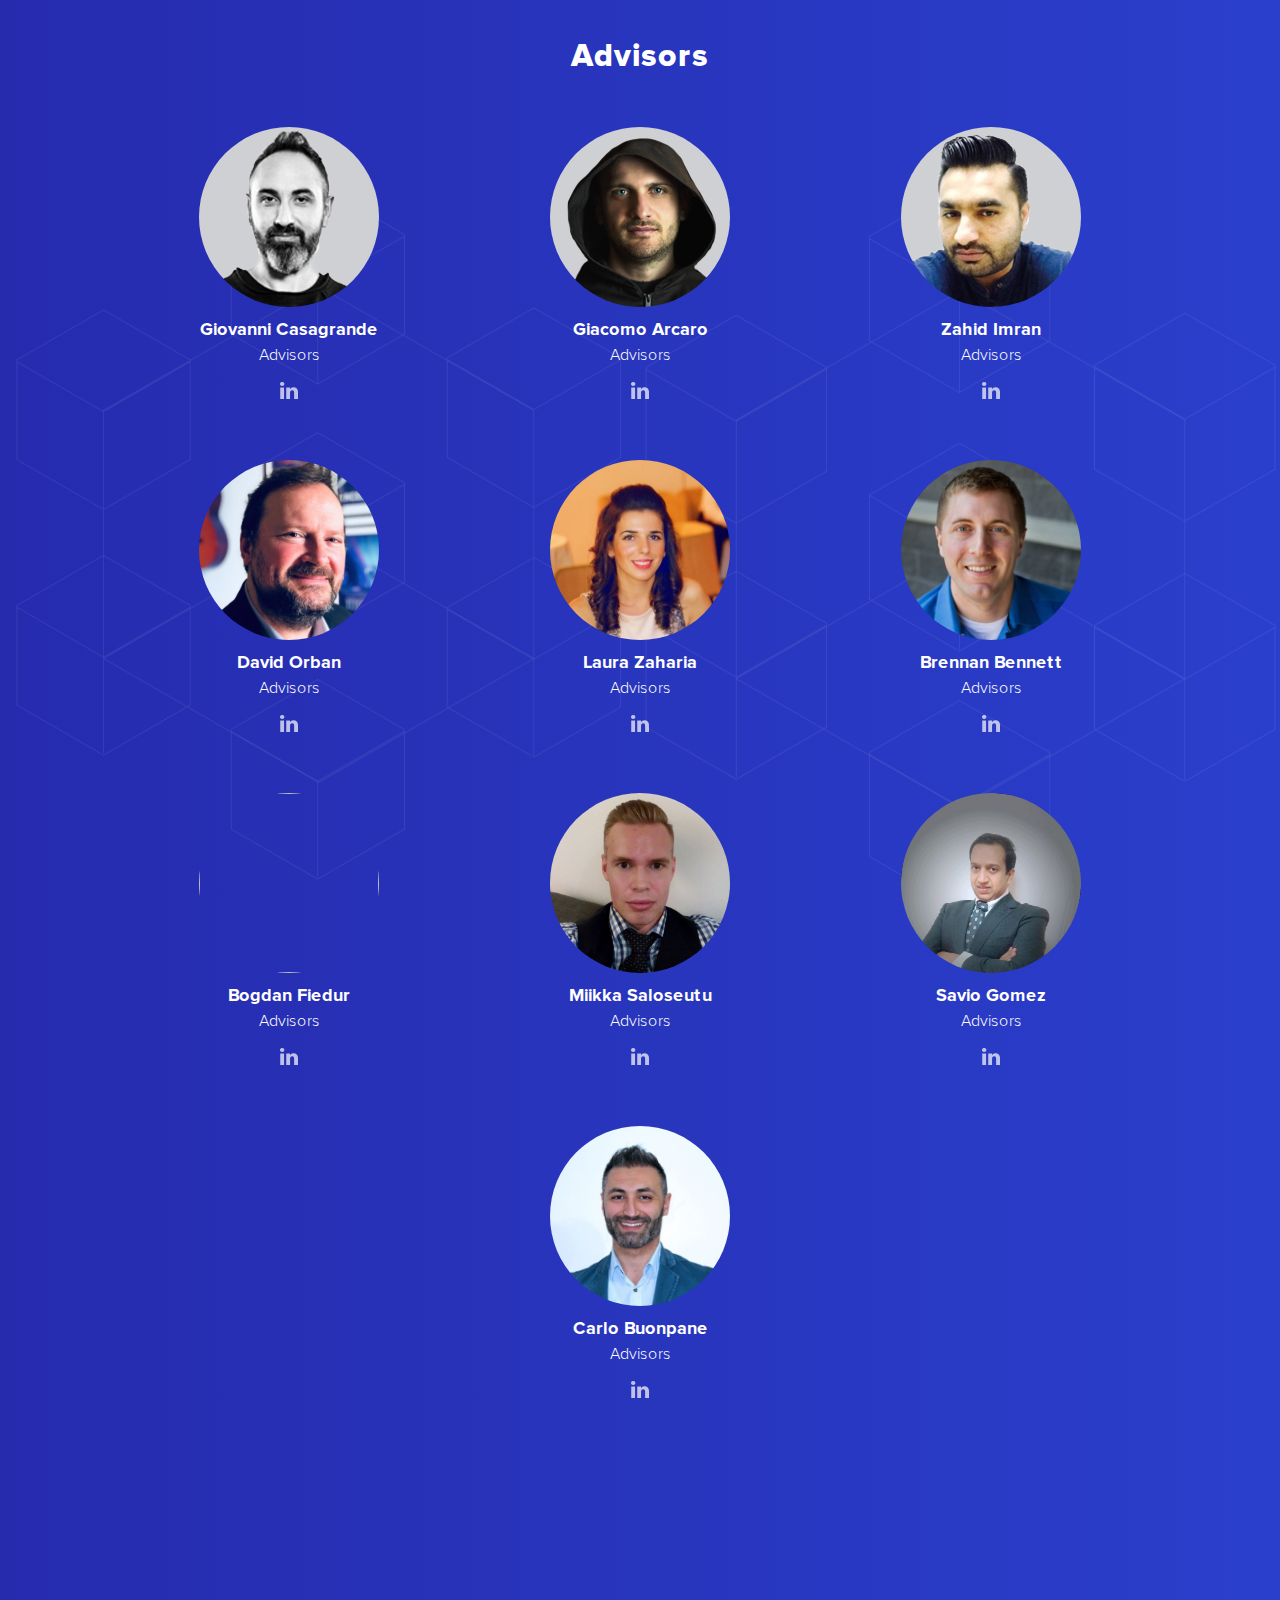
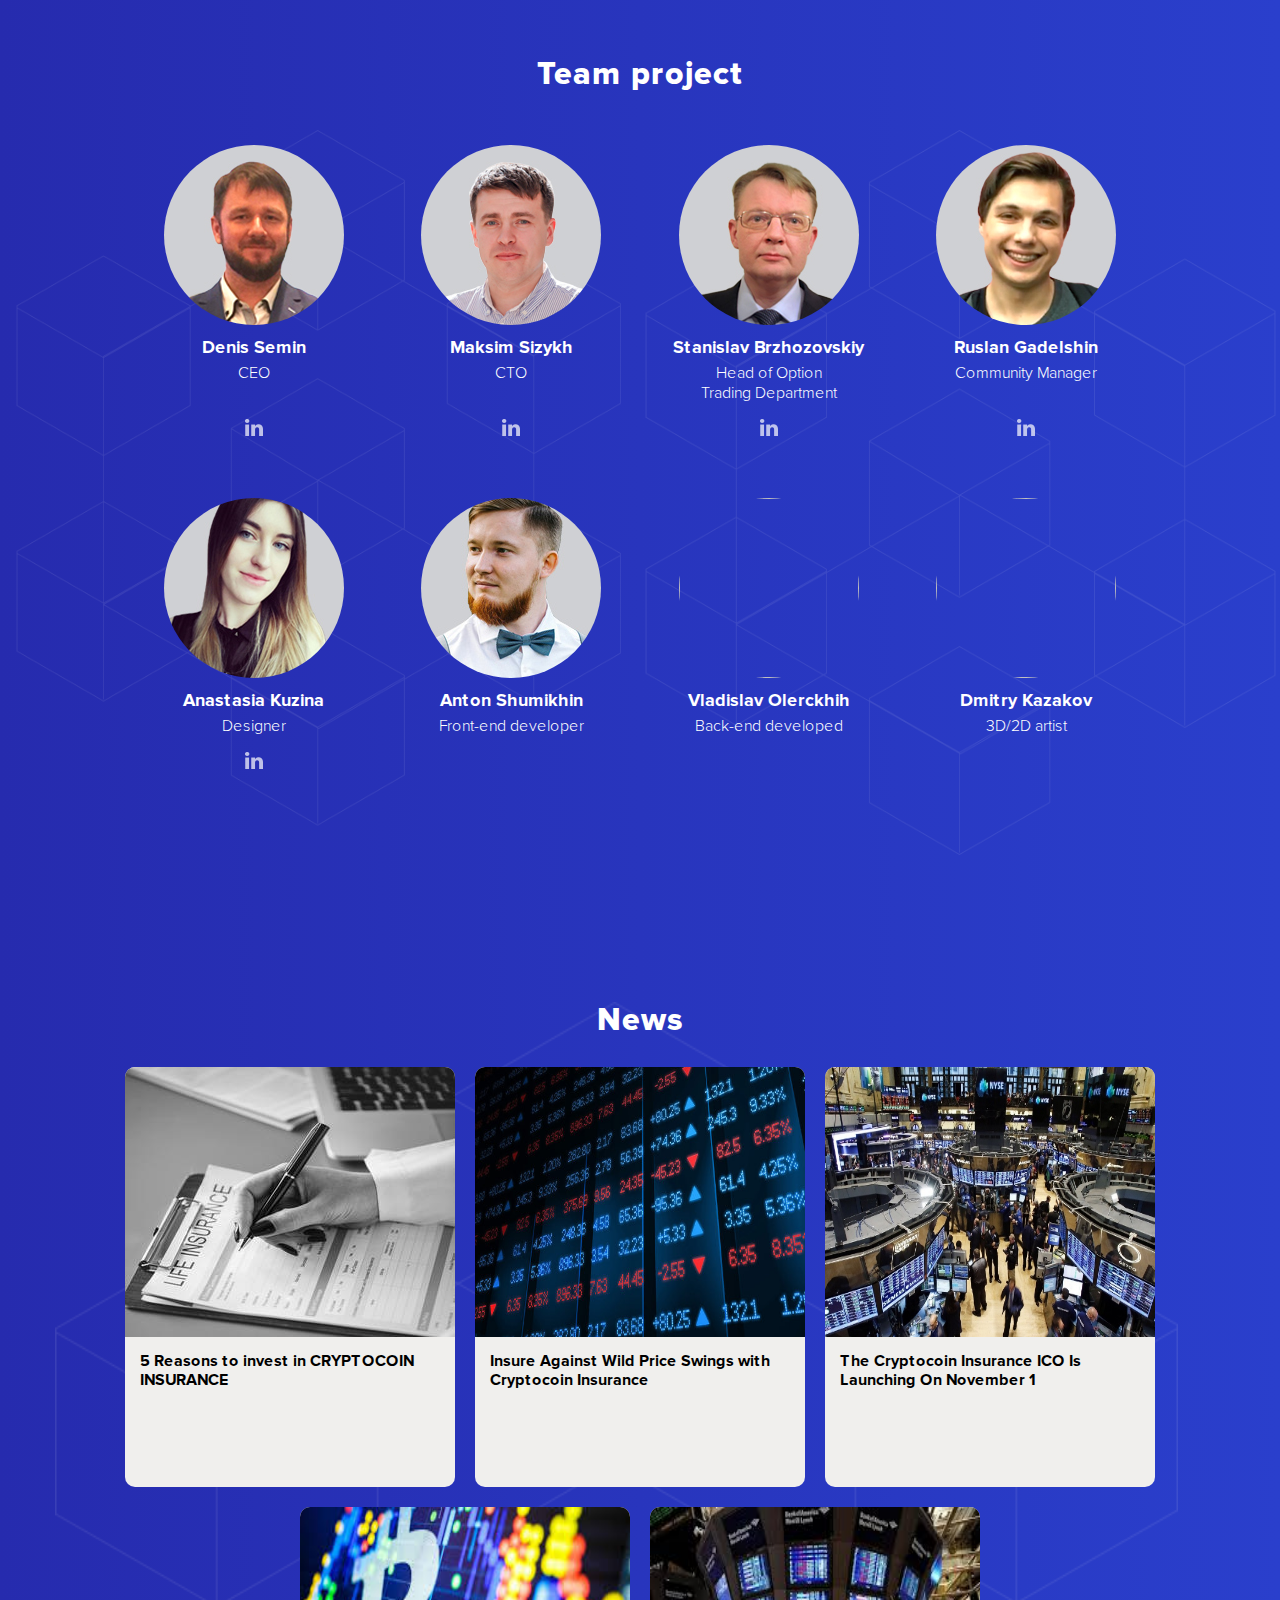
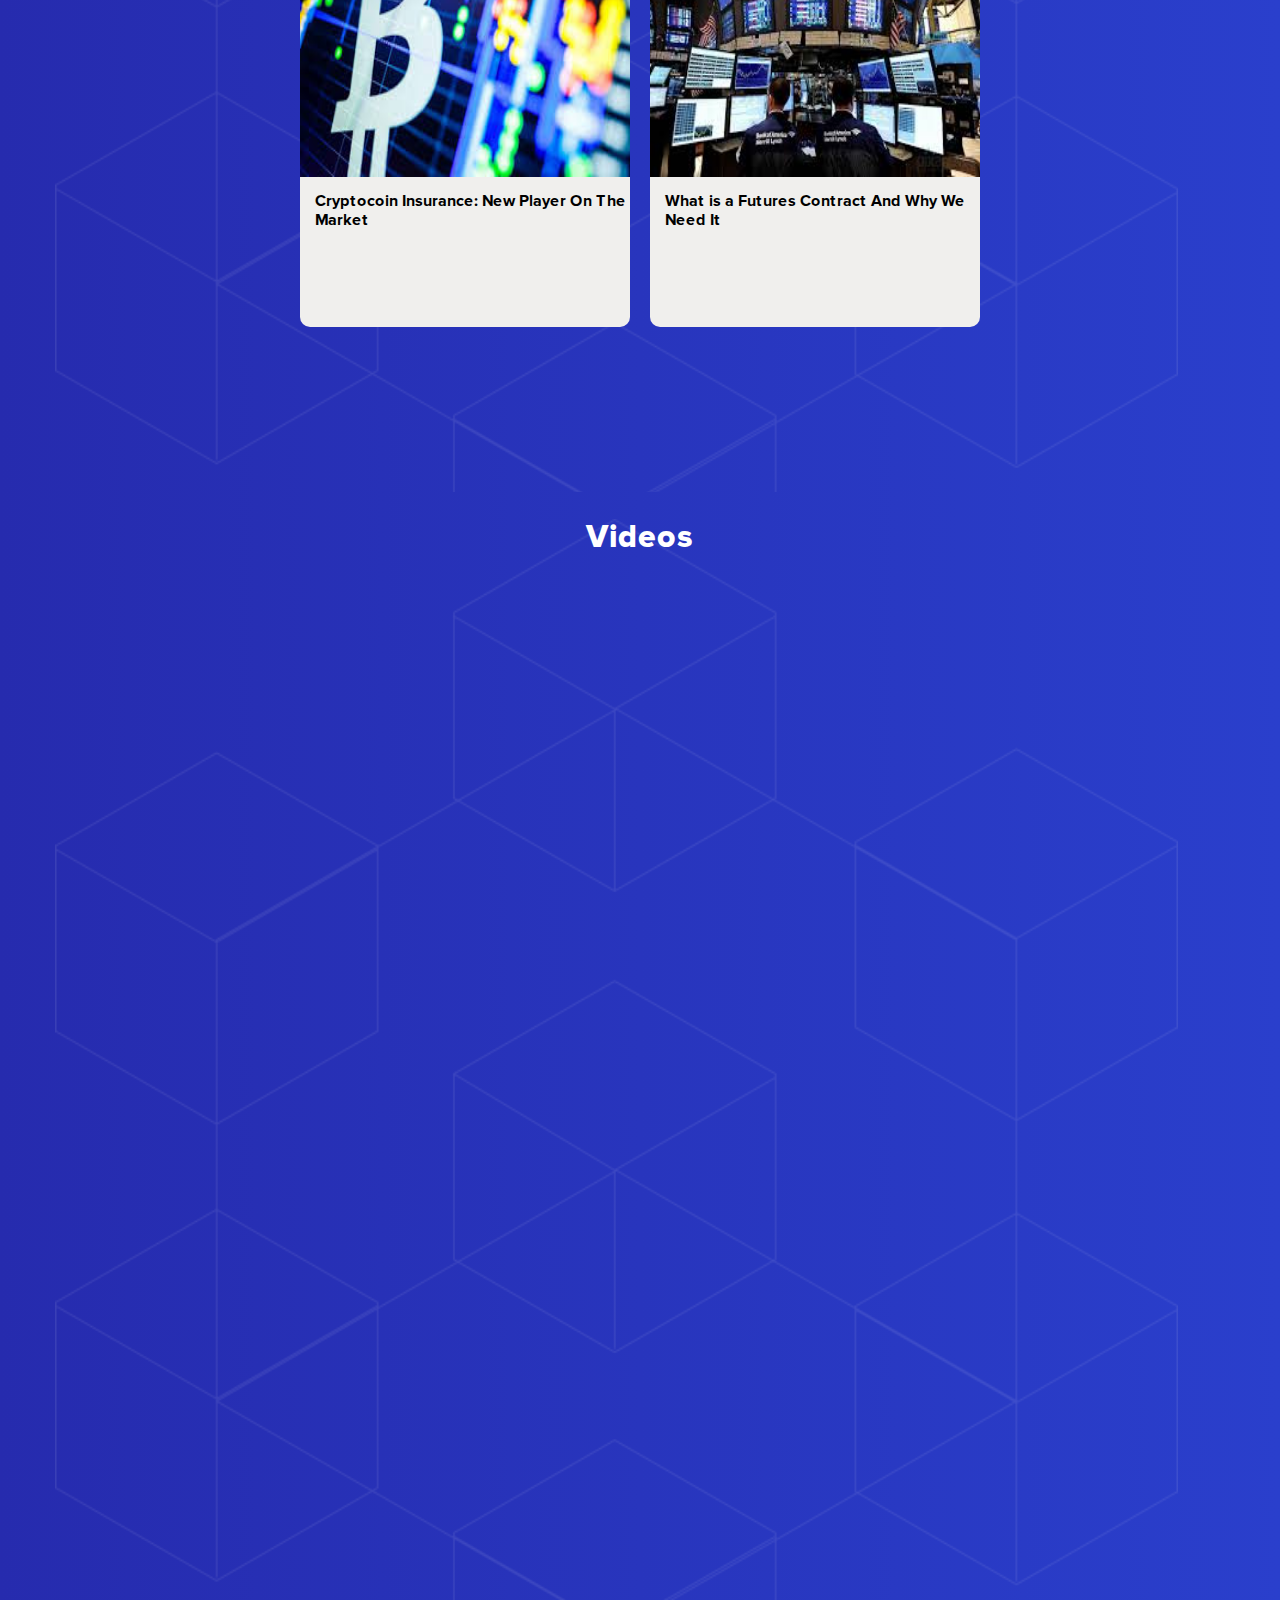
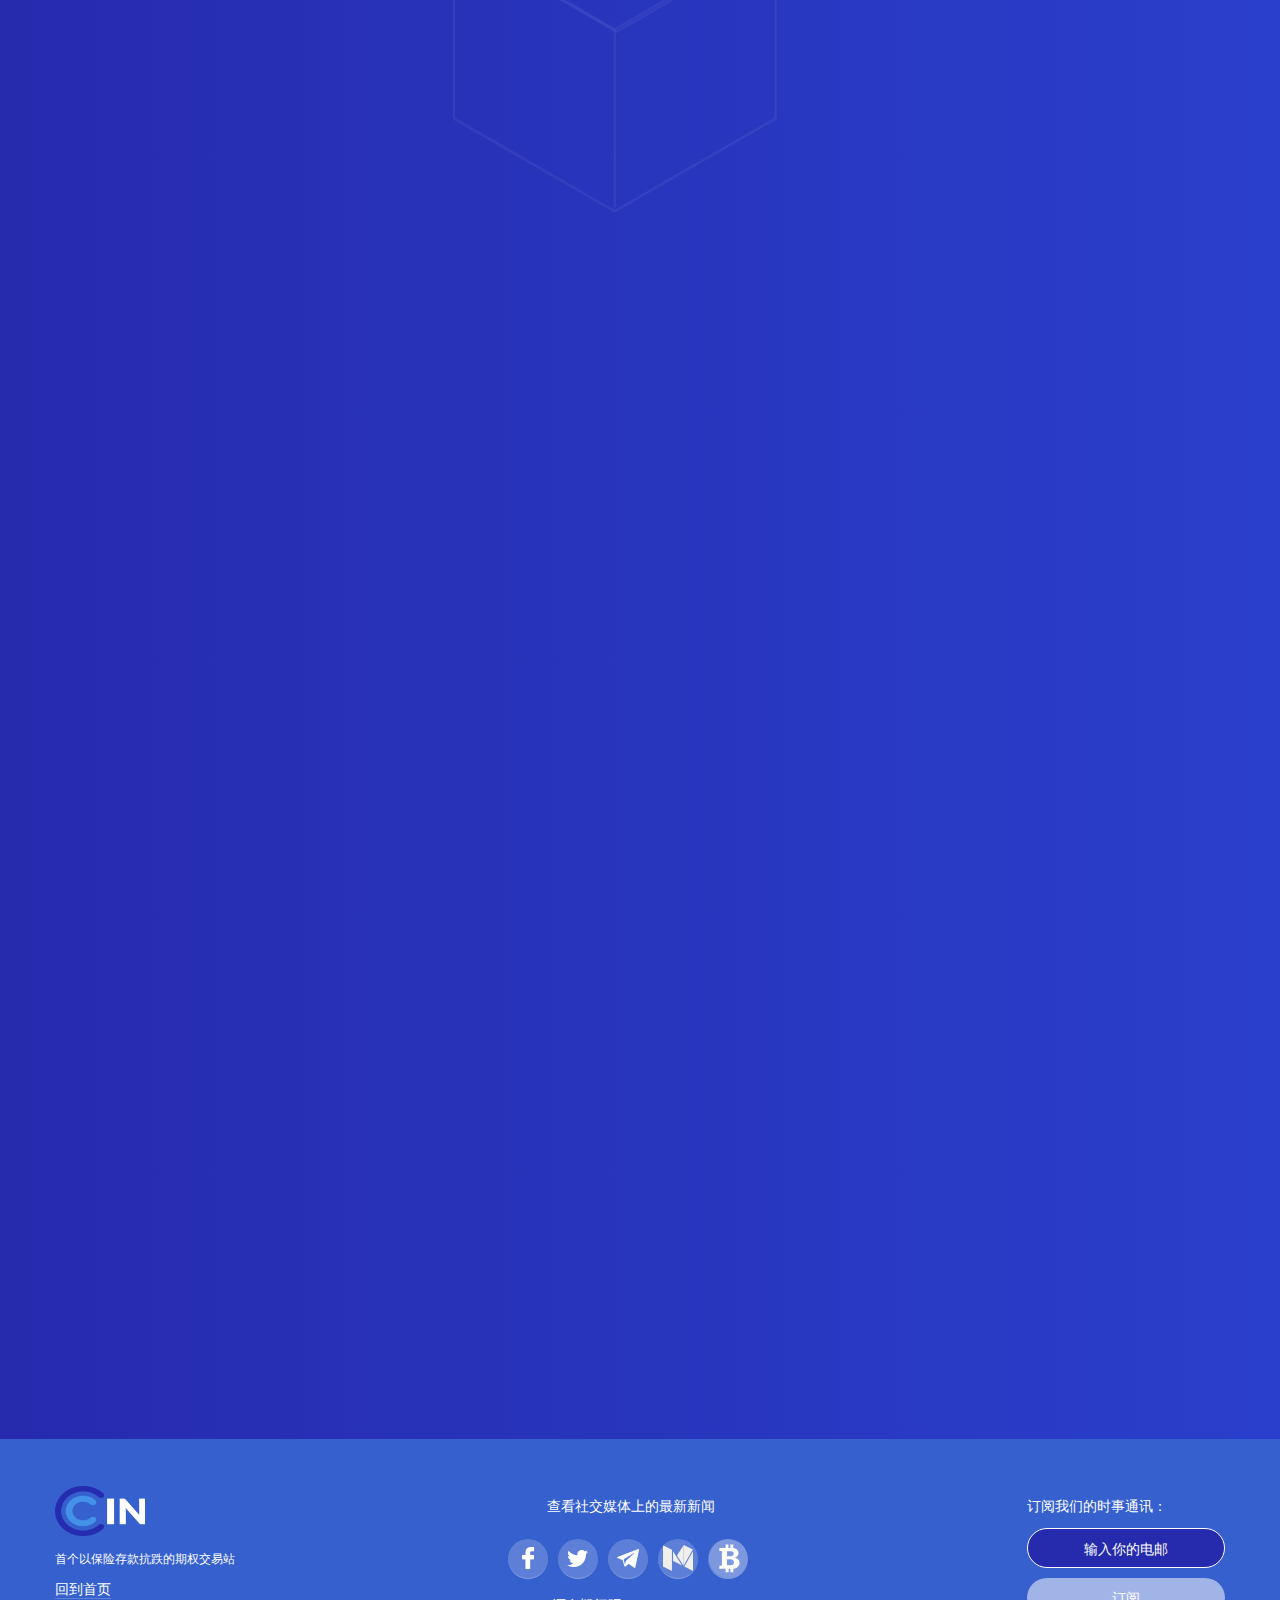
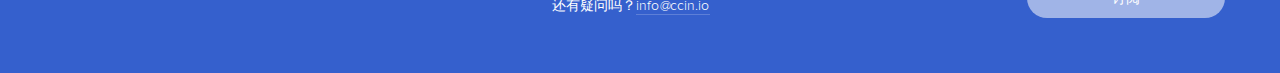
==== commit ed43092a: "add japanese and malay language, fixes bags" ====
--- a/index.ch.html
+++ b/index.ch.html
@@ -16,7 +16,45 @@
   <meta name="msapplication-config" content="img/favicon/browserconfig.xml">
   <meta name="theme-color" content="#ffffff">
   <link rel="stylesheet" href="https://use.fontawesome.com/releases/v5.2.0/css/all.css" integrity="sha384-hWVjflwFxL6sNzntih27bfxkr27PmbbK/iSvJ+a4+0owXq79v+lsFkW54bOGbiDQ" crossorigin="anonymous">
-  <link rel="stylesheet" href="css/main.css">
+  <link rel="stylesheet" href="css/main.css?ver1.9">
+  <!-- Global site tag (gtag.js) - Google Analytics -->
+<script async src="https://www.googletagmanager.com/gtag/js?id=UA-126186358-1"></script>
+<script>
+  window.dataLayer = window.dataLayer || [];
+  function gtag(){dataLayer.push(arguments);}
+  gtag('js', new Date());
+
+  gtag('config', 'UA-126186358-1');
+</script>
+  <!-- Yandex.Metrika counter -->
+<script type="text/javascript" >
+    (function (d, w, c) {
+        (w[c] = w[c] || []).push(function() {
+            try {
+                w.yaCounter50426290 = new Ya.Metrika2({
+                    id:50426290,
+                    clickmap:true,
+                    trackLinks:true,
+                    accurateTrackBounce:true,
+                    webvisor:true
+                });
+            } catch(e) { }
+        });
+
+        var n = d.getElementsByTagName("script")[0],
+            s = d.createElement("script"),
+            f = function () { n.parentNode.insertBefore(s, n); };
+        s.type = "text/javascript";
+        s.async = true;
+        s.src = "https://mc.yandex.ru/metrika/tag.js";
+
+        if (w.opera == "[object Opera]") {
+            d.addEventListener("DOMContentLoaded", f, false);
+        } else { f(); }
+    })(document, window, "yandex_metrika_callbacks2");
+</script>
+<noscript><div><img src="https://mc.yandex.ru/watch/50426290" style="position:absolute; left:-9999px;" alt="" /></div></noscript>
+<!-- /Yandex.Metrika counter -->
 </head>
 <body class="chinese">
   <header>
@@ -43,6 +81,12 @@
             </ul>
           </nav>
           <ul class="user-nav__list">
+            <li class="user-nav__item">
+              <a href="https://sale.ccin.io/app/register" class="btn register">Register</a>
+            </li>
+            <li class="user-nav__item">
+              <a href="https://sale.ccin.io/" class="btn login">Sign In</a>
+            </li>
             <li class="user-nav__item">
               <button class="btn toggle-language" id="toggle-language">
                 Chinese
@@ -63,6 +107,8 @@
                 <li><a href="index.sp.html">Spanish</a></li>
                 <li><a href="index.indo.html">Indonesian</a></li>
                 <li><a href="index.fr.html">French</a></li>
+                <li><a href="index.japanese.html">Japanese</a></li>
+                <li><a href="index.malay.html">Malay</a></li>
               </ul>
             </li>
           </ul>
@@ -76,26 +122,41 @@
         <p>大型且全免费的市场，尚无技术解决方案</p>
         <p>我们为您提供未来世纪的效率</p>
         <div class="timer-block">
-          <h3>ICO销售开始</h3>
-          <script src="https://code.jquery.com/jquery-1.11.1.min.js"></script>
-          <script src="https://e-timer.ru/js/etimer.js"></script>
-          <script type="text/javascript">
-            jQuery(document).ready(function() {
-              jQuery(".eTimer").eTimer({
-                etType: 0, etDate: "01.11.2018.12.0", etTitleText: "", etTitleSize: 20, etShowSign: 2, etSep: " ", etFontFamily: "ProximaNova", etTextColor: "white", etPaddingTB: 15, etPaddingLR: 15, etLastUnit: 4, etNumberFontFamily: "ProximaNova", etNumberSize: 40, etNumberColor: "#307ed3", etNumberPaddingTB: 0, etNumberPaddingLR: 8, etNumberBackground: "white", etNumberBorderSize: 0, etNumberBorderRadius: 6, etNumberBorderColor: "white"
-              });
-            });
-          </script>
-          <div class="eTimer"></div>
+          <h3>ICO LIVE</h3>
         </div>
-         <ul class="social__list">
+        <div class="ccin-graph">
+          <table>
+            <tr class="graph-cost">
+              <td>2000 CCIN</td>
+              <td>1900 CCIN</td>
+              <td>1800 CCIN</td>
+              <td>1700 CCIN</td>
+              <td>1600 CCIN</td>
+              <td>1500 CCIN</td>
+            </tr>
+            <tr class="graph-body">
+              <td colspan="6">
+                <span class="graph-fill" data-graph-period="1"></span>
+              </td>
+            </tr>
+            <tr class="graph-date">
+                <td><span>01.11</span></td>
+                <td><span>11.11</span></td>
+                <td><span>21.11</span></td>
+                <td><span>01.12</span></td>
+                <td><span>11.12</span></td>
+                <td><span>21.12</span></td>
+              </tr>
+          </table>
+        </div>
+        <ul class="social__list">
           <li class="social__item">
             <a href="https://www.facebook.com/ccinofficial/" class="social__link fb">facebook</a>
           </li>
           <li class="social__item">
             <a href="https://twitter.com/ccin_official" class="social__link twitter">twitter</a>
           </li>
-		   <li class="social__item">
+		      <li class="social__item">
             <a href="https://t.me/ccin_official" class="social__link telegram">telegram</a>
           </li>
           <li class="social__item">
@@ -105,6 +166,42 @@
             <a href="https://bitcointalk.org/index.php?topic=4948618" class="social__link bt">bt</a>
           </li>
         </ul>
+      </section>
+      <section class="ico-block">
+        <div class="ico-graph">
+          <div class="cost-wrapper">
+            <div class="cost-current">
+              <p>Currently raised:</p>
+              <span>400 655 USD</span>
+            </div>
+            <div class="cost-target">
+              <p>Target:</p>
+              <span>10 000 000 USD</span>
+            </div>
+          </div>
+          <div class="cost-graph">
+            <span class="cost-fill" data-cost-price="400655"></span>
+          </div>
+          <p class="current-price">Current-price: <span>$0.04</span></p>
+        </div>
+        <div class="ico-info">
+          <div class="in-button">
+            <a href="/doc/faq.pdf" class="instruction-button">Instruction</a>
+          </div>
+          <div class="buy-prt-h">
+            <a class="button-main" target="_blank" href="https://sale.ccin.io/cabinet/home">Buy CCIN</a>
+          </div>
+          <div class="we-accept">
+            We accept
+            <img src="img\eth-small.svg" class="eth-img" alt="etherium">
+            <img src="img\btc-small.svg" class="eth-img2" alt="bitcoin">
+          </div>
+          <div class="we-accept-mobile">
+            We accept
+            <img src="img\eth-small.svg" class="eth-img" alt="etherium">
+            <img src="img\btc-small.svg" class="eth-img2" alt="bitcoin">
+          </div>
+        </div>
       </section>
     </div>
   </header>
@@ -354,9 +451,118 @@
         </ul>
       </section>
     </div>
+	
+    <div class="container">
+      <section class="team-project advisors" id="team-project">
+        <h2>Advisors</h2>
+        <ul class="team__list">
+          <li>
+            <img src="img/team-project/2.jpg" width="180" height="180" alt="">
+            <span>Giovanni Casagrande</span>
+            <p>Advisors<br/></p>
+            <ul class="social__list">
+              <li class="social__item">
+                <a href="http://www.linkedin.com/in/giovanni-casagrande-crypto/" class="social__link linked-in">linked in</a>
+              </li>
+            </ul>
+          </li>
+          <li>
+            <img src="img/team-project/1.jpg" width="180" height="180" alt="">
+            <span>Giacomo Arcaro</span>
+            <p>Advisors<br/></p>
+            <ul class="social__list">
+              <li class="social__item">
+                <a href="https://www.linkedin.com/in/giacomo-arcaro-crypto/" class="social__link linked-in">linked in</a>
+              </li>
+            </ul>
+          </li>
+          <li>
+            <img src="img/team-project/3.jpg" width="180" height="180" alt="">
+            <span>Zahid Imran</span>
+            <p>Advisors</p>
+            <ul class="social__list">
+              <li class="social__item">
+                <a href="https://www.linkedin.com/in/zahid-imran-86031557/" class="social__link linked-in">linked in</a>
+              </li>
+            </ul>
+          </li>
+          <li>
+            <img src="img/team-project/david.jpg" width="180" height="180" alt="">
+            <span>David Orban</span>
+            <p>Advisors</p>
+            <ul class="social__list">
+              <li class="social__item">
+                <a href="https://www.linkedin.com/in/davidorban/" class="social__link linked-in">linked in</a>
+              </li>
+            </ul>
+          <li>
+            <img src="img/team-project/laura.jpg" width="180" height="180" alt="">
+            <span>Laura Zaharia</span>
+            <p>Advisors</p>
+            <ul class="social__list">
+              <li class="social__item">
+                <a href="https://www.linkedin.com/in/laura-zaharia-a0802414a/" class="social__link linked-in">linked in</a>
+              </li>
+            </ul>
+          </li>
+          <li>
+            <img src="img/team-project/bren.jpg" width="180" height="180" alt="">
+            <span>Brennan Bennett</span>
+            <p>Advisors</p>
+            <ul class="social__list">
+              <li class="social__item">
+                <a href="https://www.linkedin.com/in/brennanbennett/" class="social__link linked-in">linked in</a>
+              </li>
+            </ul>
+          </li>
+          </li>
+          <li>
+            <img src="img/team-project/bogdan.jpg" width="180" height="180" alt="">
+            <span>Bogdan Fiedur</span>
+            <p>Advisors</p>
+            <ul class="social__list">
+              <li class="social__item">
+                <a href="https://www.linkedin.com/in/bogdanfiedur/" class="social__link linked-in">linked in</a>
+              </li>
+            </ul>
+          </li>
+          <li>
+            <img src="img/team-project/0.jpg" width="180" height="180" alt="">
+            <span>Miikka Saloseutu</span>
+            <p>Advisors</p>
+            <ul class="social__list">
+              <li class="social__item">
+                <a href="https://www.linkedin.com/in/miikka-saloseutu-72141a131/" class="social__link linked-in">linked in</a>
+              </li>
+            </ul>
+          </li>
+		      <li>
+            <img src="img/team-project/savio.jpg" width="180" height="180" alt="">
+            <span>Savio Gomez</span>
+            <p>Advisors<br/></p>
+            <ul class="social__list">
+              <li class="social__item">
+                <a href="https://www.linkedin.com/in/savio-gomez-capt/" class="social__link linked-in">linked in</a>
+              </li>
+            </ul>
+          </li>
+		      <li>
+            <img src="img/team-project/carlo.jpg" width="180" height="180" alt="">
+            <span>Carlo Buonpane</span>
+            <p>Advisors<br/></p>
+            <ul class="social__list">
+              <li class="social__item">
+                <a href="https://www.linkedin.com/in/carlo-buonpane-a9a44684/" class="social__link linked-in">linked in</a>
+              </li>
+            </ul>
+          </li>
+        </ul>
+      </section>
+    </div>
+  
     <div class="container">
       <section class="team-project" id="team-project">
-        <h2>项目团队</h2>
+        <h2>Team project</h2>
         <ul class="team__list">
           <li>
             <img src="img/team-project/denis.jpg" width="180" height="180" alt="">
@@ -381,16 +587,136 @@
           <li>
             <img src="img/team-project/stan.jpg" width="180" height="180" alt="">
             <span>Stanislav Brzhozovskiy</span>
-            <p>期权交易部主管</p>
+            <p>Head of Option<br/>Trading Department</p>
             <ul class="social__list">
               <li class="social__item">
                 <a href="https://www.linkedin.com/in/stanislav-brzhozovskiy-975aa6122/" class="social__link linked-in">linked in</a>
               </li>
             </ul>
-          </li>
-        </ul>
-      </section>
-    </div>
+          <li>
+            <img src="img/team-project/ruslan.jpg" width="180" height="180" alt="">
+            <span>Ruslan Gadelshin</span>
+            <p>Community Manager</p>
+            <ul class="social__list">
+              <li class="social__item">
+                <a href="https://www.linkedin.com/in/ruslan-gadelshin-81a481169/" class="social__link linked-in">linked in</a>
+              </li>
+            </ul>
+          <li>
+            <img src="img/team-project/nastya.jpg" width="180" height="180" alt="">
+            <span>Anastasia Kuzina </span>
+            <p>Designer</p>
+            <ul class="social__list">
+              <li class="social__item">
+                <a href="https://www.linkedin.com/in/anastassmi/" class="social__link linked-in">linked in</a>
+              </li>
+            </ul>
+          <li>
+            <img src="img/team-project/anton.jpg" width="180" height="180" alt="">
+            <span>Anton Shumikhin</span>
+            <p>Front-end developer</p>
+            <ul class="social__list">
+              <li class="social__item">
+                
+              </li>
+            </ul>
+          <li>
+            <img src="img/team-project/vlad.jpg" width="180" height="180" alt="">
+            <span>Vladislav Olerckhih</span>
+            <p>Back-end developed</p>
+            <ul class="social__list">
+              <li class="social__item">
+              
+              </li>
+            </ul>
+          <li>
+            <img src="img/team-project/dima.jpg" width="180" height="180" alt="">
+            <span>Dmitry Kazakov</span>
+            <p>3D/2D artist</p>
+            <ul class="social__list">
+              <li class="social__item">
+              
+              </li>
+            </ul>
+          </li>
+            </ul>
+          </li>
+        </ul>
+      </section>
+    </div>
+  
+    <div class="container">
+      <section class="news">
+        <h2>News</h2>
+        <ul class="news__list">
+            <li class="news__item">
+            <img src="img/stat2.jpg" alt=""width="330" height="270">
+            <a href="https://cryptorials.io/5-reasons-to-invest-in-cryptocoin-insurance/">5 Reasons to invest in CRYPTOCOIN INSURANCE</a>
+          </li>
+          <li class="news__item">
+            <img src="img/stat11.jpg" alt=""width="330" height="270">
+            <a href="https://bitcoinwarrior.net/2018/10/insure-against-wild-price-swings-with-cryptocoin-insurance/">Insure Against Wild Price Swings with Cryptocoin Insurance</a>
+          </li>
+          <li class="news__item">
+            <img src="img/stat22.jpg" alt=""width="330" height="270">
+            <a href="https://globalcoinreport.com/cryptocoin-insurance-ico-launching-november-1/">The Cryptocoin Insurance ICO Is Launching On November 1 </a>
+          </li>
+          <li class="news__item">
+            <img src="img/stat33.jpg" alt=""width="330" height="270">
+            <a href="https://insiderfinancial.com/cryptocoin-insurance-new-player-market/177055/">Cryptocoin Insurance: New Player On The Market</a>
+          </li>
+		      <li class="news__item">
+            <img src="img/stat44.jpg" alt=""width="330" height="270">
+            <a href="https://zycrypto.com/what-is-a-futures-contract-and-why-we-need-it/">What is a Futures Contract And Why We Need It</a>
+          </li>
+        </ul>
+      </section>
+    </div>
+
+    <div class="container">
+      <section class="videos">
+        <h2>Videos</h2>
+        <ul class="videos__list">
+          <li class="videos__item">
+            <iframe width="540" height="360" src="https://www.youtube.com/embed/D9EWAnAP_RU" frameborder="0" allow="autoplay; encrypted-media" allowfullscreen></iframe>
+          </li>
+          <li class="videos__item">
+            <iframe width="540" height="360" src="https://www.youtube.com/embed/W1wOKGidLcI" frameborder="0" allow="autoplay; encrypted-media" allowfullscreen></iframe>
+          </li>
+          <li class="videos__item">
+            <iframe width="540" height="360" src="https://www.youtube.com/embed/yl6FbUFgzx4" frameborder="0" allow="autoplay; encrypted-media" allowfullscreen></iframe>
+          </li>
+          <li class="videos__item">
+            <iframe width="540" height="360" src="https://www.youtube.com/embed/xTLAiOU3C2g" frameborder="0" allow="autoplay; encrypted-media" allowfullscreen></iframe>
+          </li>
+          <li class="videos__item">
+            <iframe width="540" height="360" src="https://www.youtube.com/embed/37UtMUNbQqQ" frameborder="0" allow="autoplay; encrypted-media" allowfullscreen></iframe>
+          </li>
+          <li class="videos__item">
+            <iframe width="540" height="360" src="https://www.youtube.com/embed/5lGNPhWi5W0" frameborder="0" allow="autoplay; encrypted-media" allowfullscreen></iframe>
+          </li>
+          <li class="videos__item">
+            <iframe width="540" height="360" src="https://www.youtube.com/embed/YtH4HU9Rnxk" frameborder="0" allow="autoplay; encrypted-media" allowfullscreen></iframe>
+          </li>
+          <li class="videos__item">
+            <iframe width="540" height="360" src="https://www.youtube.com/embed/HORH6Y6m390" frameborder="0" allow="autoplay; encrypted-media" allowfullscreen></iframe>
+          </li>
+          <li class="videos__item">
+            <iframe width="540" height="360" src="https://www.youtube.com/embed/1ndljfeqvEc" frameborder="0" allow="autoplay; encrypted-media" allowfullscreen></iframe>
+          </li>
+          <li class="videos__item">
+            <iframe width="540" height="360" src="https://www.youtube.com/embed/upB_TKzj3ko" frameborder="0" allow="autoplay; encrypted-media" allowfullscreen></iframe>
+          </li>
+          <li class="videos__item">
+            <iframe width="540" height="360" src="https://www.youtube.com/embed/E0yNkeWl6lw" frameborder="0" allow="autoplay; encrypted-media" allowfullscreen></iframe>
+          </li>
+          <li class="videos__item">
+            <iframe width="540" height="360" src="https://www.youtube.com/embed/FXTtfG8TlIg" frameborder="0" allow="autoplay; encrypted-media" allowfullscreen></iframe>
+          </li>
+        </ul>
+      </section>
+    </div>
+
   </main>
   <footer>
     <div class="container">
@@ -408,7 +734,7 @@
           <li class="social__item">
             <a href="https://twitter.com/ccin_official" class="social__link twitter">twitter</a>
           </li>
-		   <li class="social__item">
+		      <li class="social__item">
             <a href="https://t.me/ccin_official" class="social__link telegram">telegram</a>
           </li>
           <li class="social__item">
@@ -427,6 +753,7 @@
       </div>
     </div>
   </footer>
-  <script src="js/main.js"></script>
+  <script src="https://code.jquery.com/jquery-1.11.1.min.js"></script>
+  <script src="js/main.js?ver1.2"></script>
 </body>
 </html>--- a/css/main.css
+++ b/css/main.css
@@ -119,19 +119,6 @@
   z-index: -3;
 }
 
-.header-block__wrapper::after {
-  content: '';
-  position: absolute;
-  right: 0;
-  top: 16%;
-  width: 100%;
-  height: 100%;
-  background-image: url('../img/header-bg.png');
-  background-position: right 0;
-  background-repeat: no-repeat;
-  z-index: -1;
-}
-
 header section::before {
   top: 0;
   left: -136px;
@@ -176,6 +163,7 @@
 }
 
 .btn {
+  display: inline-block;
   background-color: rgba(255, 255, 255, 0.53);
   padding: 10px 25px;
   border: none;
@@ -183,6 +171,11 @@
   color: #ffffff;
   cursor: pointer;
   font-size: 1rem;
+}
+
+.btn:hover,
+.btn:active {
+  background-color:rgba(255, 255, 255, 0.6);
 }
 
 .btn-outline {
@@ -267,15 +260,20 @@
   content: none;
 }
 
+.main-nav {
+  flex-grow: 1;
+}
+
 .main-nav__list {
   margin: 0;
-  padding: 0;
-  padding-left: 30px;
+  padding: 0 30px;
+  display: flex;
+  justify-content: space-around;
   list-style: none;
 }
 
 .main-nav__item {
-  padding: 10px 30px 8px;
+  padding: 10px 15px 8px;
   display: inline-block;
 }
 
@@ -296,7 +294,7 @@
 }
 
 .user-nav__item {
-  margin: 0 30px;
+  margin: 0 5px;
   display: inline-block;
   position: relative;
 }
@@ -348,11 +346,83 @@
   display: block;
 }
 
+.header-block__wrapper {
+  display: flex;
+  flex-direction: row;
+  flex-wrap: wrap;
+  justify-content: space-between;
+}
+
 header section {
   padding-top: 32px;
   padding-bottom: 94px;
-  margin: 0 auto 0 0;
   width: 50%;
+}
+
+.ico-block {
+  width: 45%;
+  align-self: center;
+}
+
+.ico-block::before {
+  content: none;
+}
+
+.ico-graph {
+  padding: 20px;
+  margin-bottom: 50px;
+  background-color: #01193d;
+  border-radius: 20px
+}
+
+.ico-graph p {
+  margin-bottom: 10px;
+  font-size: 0.875rem;
+  line-height: 0.875rem;
+  text-transform: uppercase;
+  font-weight: 700;
+  color: rgba(255, 255, 255, 0.6);
+}
+
+.ico-graph .cost-target {
+  text-align: right;
+}
+
+.ico-graph .cost-current span {
+  color: #00c2ff;
+}
+
+.ico-graph span {
+  font-size: 1.5rem;
+  line-height: 1.5rem;
+  font-weight: 900;
+}
+
+.ico-graph .cost-graph {
+  margin: 10px 0 0 0;
+  width: 100%;
+  height: 25px;
+  background-color: #0452a7;
+ }
+
+.ico-graph .cost-graph .cost-fill {
+  height: 100%;
+  display: inline-block;
+  background-color: #1fa4e5;
+  border-radius: 0 10px 10px 0;
+}
+
+.ico-graph .current-price span{
+  font-size: 0.875rem;
+  line-height: 0.875rem;
+  font-weight: 700;
+  color: rgba(255, 255, 255, 1);
+}
+
+.ico-graph .cost-wrapper {
+  display: flex;
+  flex-direction: row;
+  justify-content: space-between;
 }
 
 h1 {
@@ -376,6 +446,55 @@
 header .btn-outline {
   margin-top: 24px;
   margin-bottom: 35px;
+}
+
+.ccin-graph {
+  margin: 10px 15px 30px;
+}
+
+.ccin-graph table{
+  width: 450px;
+}
+
+.ccin-graph table td{
+  position: relative;
+  text-align: center;
+}
+
+.ccin-graph .graph-cost td:not(:last-child)::before {
+  content: "";
+  position: absolute;
+  height: 30px;
+  width: 1px;
+  bottom: -32px;
+  right: 3px;
+  background-color: #ffffff;
+}
+
+.ccin-graph .graph-body td {
+  width: 100%;
+  height: 30px;
+  padding: 3px 0 3px 3px;
+  border: 2px solid #ffffff;
+}
+
+.ccin-graph .graph-body .graph-fill {
+  display: block;
+  height: 100%;
+  background-color: #ffffff;
+  overflow: hidden;
+  width: 0;
+  opacity: 0.1;
+}
+
+.ccin-graph .graph-date td {
+  text-align: center;
+  position: relative;
+}
+
+.ccin-graph .graph-date span {
+  position: relative;
+  left: -40px;
 }
 
 .social__list {
@@ -661,6 +780,10 @@
   padding: 10px 0;
 }
 
+.japanese .market-size .container {
+  background-size: 18%;
+}
+
 .market-size h2 {
   text-align: left;
 }
@@ -740,6 +863,14 @@
   margin-bottom: 24px;
 }
 
+.japanese .monetization li {
+  margin-bottom: 103px;
+}
+
+.malay .monetization li {
+  margin-bottom: 25px;
+}
+
 .monetization ul h3 {
   margin-bottom: 0;
 }
@@ -767,6 +898,10 @@
 
 .chinese .potential .container {
   padding: 10px 0;
+}
+
+.japanese .potential .container {
+  background-size: contain;
 }
 
 .tokens-amount {
@@ -1076,6 +1211,10 @@
   text-align: center;
 }
 
+.advisors .team__list>li {
+  width: 30%;
+}
+
 .team-project img {
   margin-bottom: 12px;
   border-radius: 50%;
@@ -1108,6 +1247,84 @@
 .team-project .social__link:hover,
 .team-project .social__link:focus {
   opacity: 1;
+}
+
+.news {
+  padding-bottom: 145px;
+  width: 100%;
+}
+
+.news::after {
+  content: none;
+}
+
+.news h2 {
+  text-align: center;
+}
+
+.news__list {
+  padding: 0;
+  margin: 0;
+  display: flex;
+  flex-direction: row;
+  flex-wrap: wrap;
+  justify-content: center;
+  list-style: none;
+}
+
+.news__list li {
+  margin: 0 10px 20px;
+  width: 330px;
+  height: 420px;
+  border-radius: 10px;
+  overflow: hidden;
+  background-color: #f0efed;
+}
+
+.news__list li a {
+  margin: 10px 0 0 15px;
+  display: inline-block;
+  color: #000000;
+  font-size: 1rem;
+  line-height: 1.2rem;
+  font-weight: 700;
+}
+
+.news__list li a:hover,
+.news__list li a:focus {
+  text-decoration: underline;
+}
+
+.videos {
+  padding-bottom: 145px;
+  width: 100%;
+}
+
+.videos::after {
+  content: none;
+}
+
+.videos h2 {
+  text-align: center;
+}
+
+.videos__list {
+  padding: 0;
+  margin: 0;
+  display: flex;
+  flex-direction: row;
+  flex-wrap: wrap;
+  justify-content: center;
+  list-style: none;
+}
+
+.videos__list li {
+  margin-bottom: 20px;
+  overflow: hidden;
+}
+
+.videos__list li:nth-child(2n) {
+  margin-left: 20px;
 }
 
 footer {
@@ -1261,6 +1478,7 @@
   }
 
   .main-nav__list {
+    display: block;
     padding: 0;
     margin-bottom: 20px;
   }
@@ -1331,9 +1549,13 @@
     display: none;
   }
 
+  .ico-block p {
+    display: block;
+  }
+
   .timer-block {
     margin-top: 30px;
-    margin-bottom: 77%;
+    margin-bottom: 0;
     width: 100%;
   }
 
@@ -1349,6 +1571,15 @@
     font-size: 30px;
     padding: 0;
     width: 40px;
+  }
+
+  .ccin-graph table {
+    margin: 0 auto;
+    width: 300px;
+  }
+
+  .ccin-graph .graph-date span {
+    left: -25px;
   }
 
   .social__list {
@@ -1750,6 +1981,24 @@
     width: 100%;
   }
 
+  .news__list {
+    justify-content: center;
+  }
+
+  .news__list li.news__item {
+    margin-right: 0;
+    padding: 0;
+  }
+
+  .videos__list li:nth-child(2n) {
+    margin-left: 0;
+  }
+
+  .videos__list li iframe {
+    width: 330px;
+    height: 220px;
+  }
+
   footer .container {
     flex-direction: column;
     align-items: center;
@@ -1829,4 +2078,178 @@
     font-size: 2.6rem;
     line-height: 2.6rem;
   }
-}+}
+
+@media (max-width: 330px) {
+  .ccin-graph table {
+    margin: 0 auto;
+    width: 270px;
+    font-size: 0.875rem;
+    line-height: 0.875rem;
+  }
+}
+
+/* new block */ 
+
+.ico-info a:hover, .ico-info a:focus {
+    background-color: #6693d9;
+    color: #fff;
+    border-color: #6693d9;
+
+}
+
+.ico-info {
+    display: flex;
+    justify-content: space-around;
+    background: #01193d;
+    z-index: 10;
+    padding: 10px 20px;
+    border-radius: 40px;
+    margin: 35px auto 0;
+    align-items: center;
+    color: #6693d9;
+}
+
+.ico-info a {
+    color: #6693d9;
+}
+
+.buy-prt-h .button-main {
+    width: 160px;
+    height: 36px;
+    line-height: 11px;
+    font-size: 16px;
+    font-weight: bold;
+    margin: 0 18px;
+    color: #fff;
+}
+
+.buy-prt-h .button-main:hover, .buy-prt-h .button-main:focus {
+    background: -moz-linear-gradient(left, #1fa4e5 0%, #1fa4e5 100%);
+    background: -webkit-linear-gradient(left, #1fa4e5 0%,#1fa4e5 100%);
+    background: linear-gradient(to right, #1fa4e5 0%,#1fa4e5 100%);
+    filter: progid:DXImageTransform.Microsoft.gradient( startColorstr='#1fa4e5', endColorstr='#1fa4e5',GradientType=1 );
+}
+
+.eth-img {
+    margin: 0 10px;
+	border-style: none;
+	vertical-align: middle;
+}
+
+.eth-img2 {
+    margin: 0px;
+	border-style: none;
+	vertical-align: middle;
+}
+
+.we-accept-mobile {
+    display: none;
+}
+
+.button-main {
+    color: #fff;
+    display: block;
+    background: -moz-linear-gradient(left, rgba(27,127,204,.8) 0%, #1fa4e5 100%); 
+    background: -webkit-linear-gradient(left, rgba(27,127,204,.8) 0%,#1fa4e5 100%);
+    background: linear-gradient(to right, rgba(27,127,204,.8) 0%,#1fa4e5 100%);
+    filter: progid:DXImageTransform.Microsoft.gradient( startColorstr='#34ca69', endColorstr='#1fa4e5',GradientType=1 );
+    text-decoration: none;
+    padding: 14px 39px;
+    font-size: 27px;
+    text-transform: uppercase;
+    font-weight: 400;
+    width: 420px;
+    border-radius: 19px;
+    max-width: 100%;
+	text-align: center;
+}
+
+.instruction-button {
+    display: block;
+    text-decoration: none;
+    border: 1px solid;
+    border-radius: 20px;
+    padding: 5px 12px;
+    text-transform: uppercase;
+	font-size: 14px;
+}
+
+/* .we-accept {
+	display: inherit;
+} */
+
+@media (max-width: 1366px) {
+    .button-main {
+        margin-bottom: 11px;
+    }
+}
+
+@media (max-width: 1024px) {
+    .button-main {
+        font-size: 19px;
+    }
+}
+
+
+@media (max-width: 768px) {
+	
+    .ico-info a {
+    color: #6693d9;
+    max-width: 150px;
+    margin: 0 auto 15px;
+	text-align: center;
+    }
+
+    .we-accept-mobile {
+        display: block;
+		text-align: center;
+    }
+    .we-accept {
+        display: none;
+    }
+    .ico-info {
+        display: block;
+        max-width: 100%;
+    }
+    .buy-prt-h .button-main {
+        width: 260px;
+        max-width: 260px;
+        height: 36px;
+        line-height: 3px;
+        font-size: 16px;
+        font-weight: bold;
+        margin: 0 20px;
+        color: #fff;
+        display: block;
+    }
+    .buy-prt-h {
+        text-align: center;
+        margin: 20px 0;
+    }
+
+    .button-main {
+        width: 280px;
+    }
+}
+
+@media (max-width: 480px) {
+    .buy-prt-h .button-main {
+        width: 200px;
+        display: block;
+        margin: 0 auto;
+    }
+}
+
+
+@media (max-width: 460px) {
+    .button-main {
+        width: 240px;
+        padding: 18px;
+        margin-bottom: 20px;
+    }
+}
+
+
+
+/* end new block */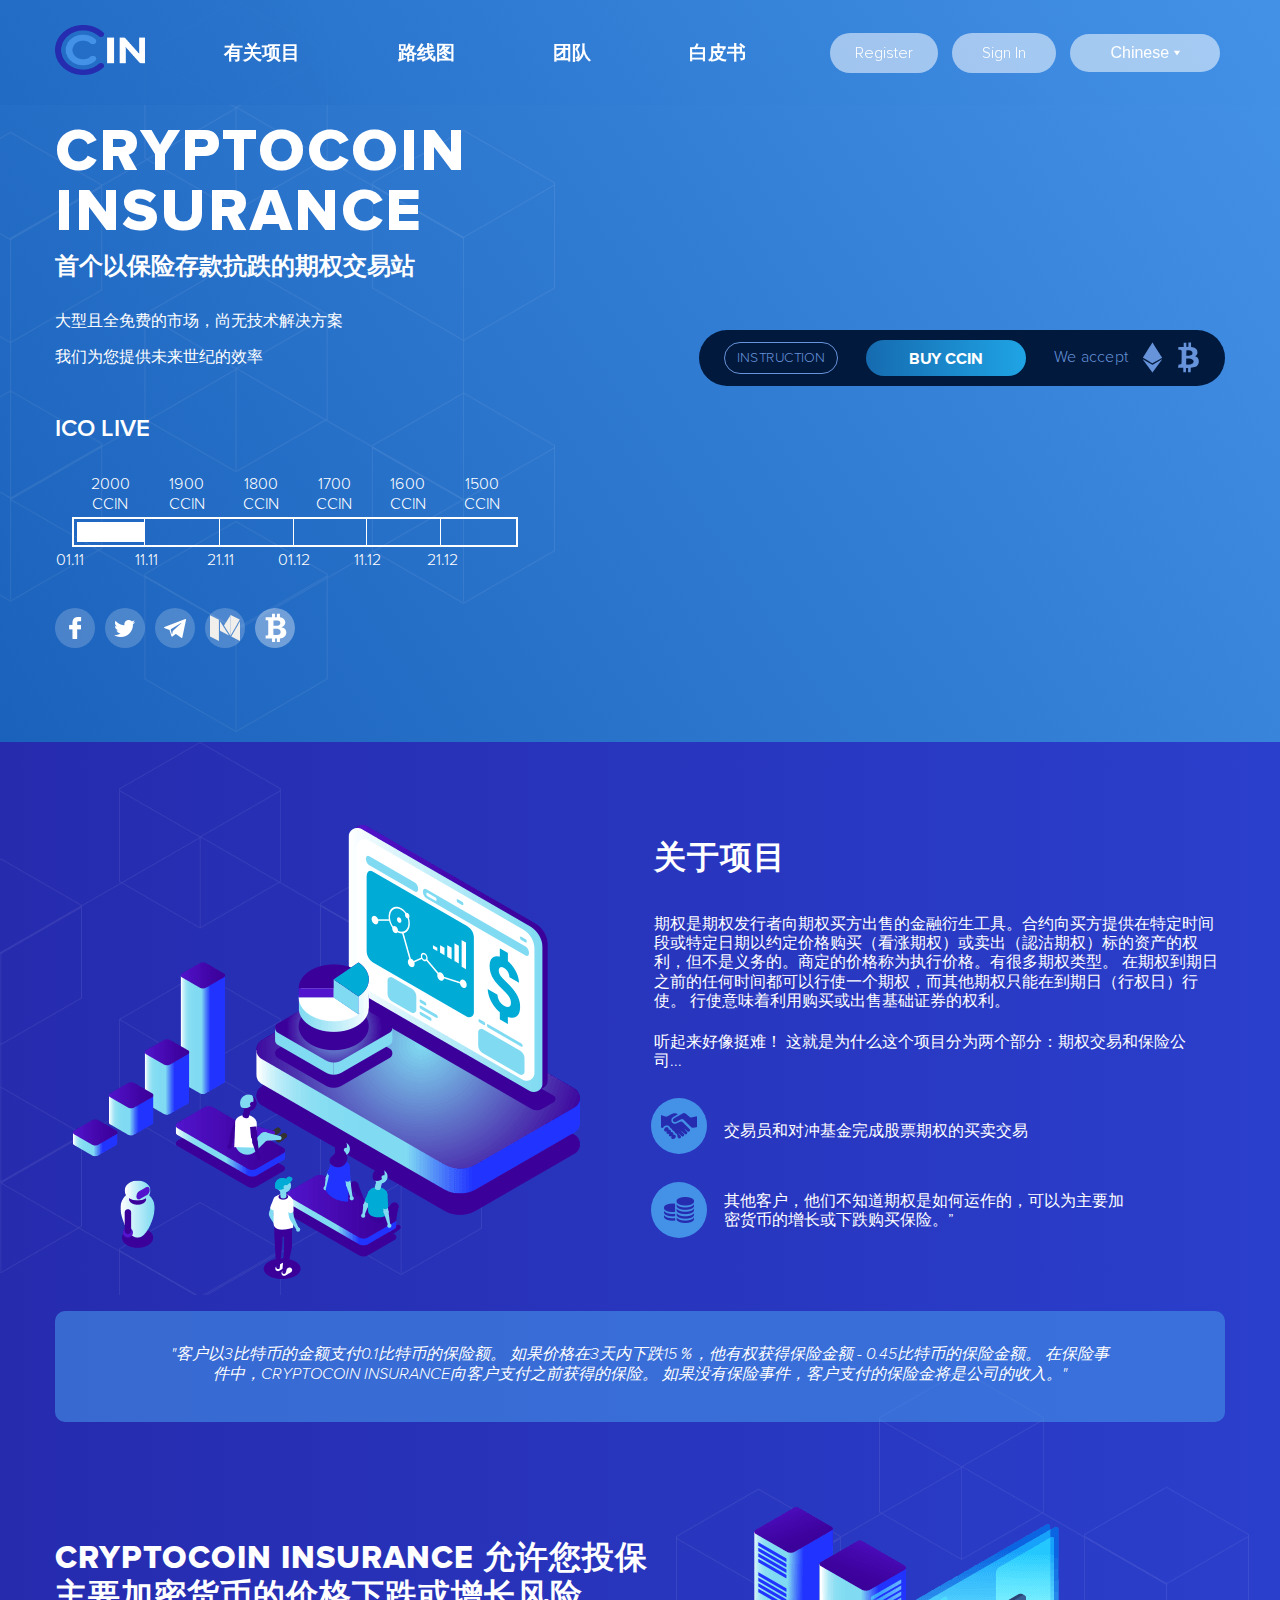
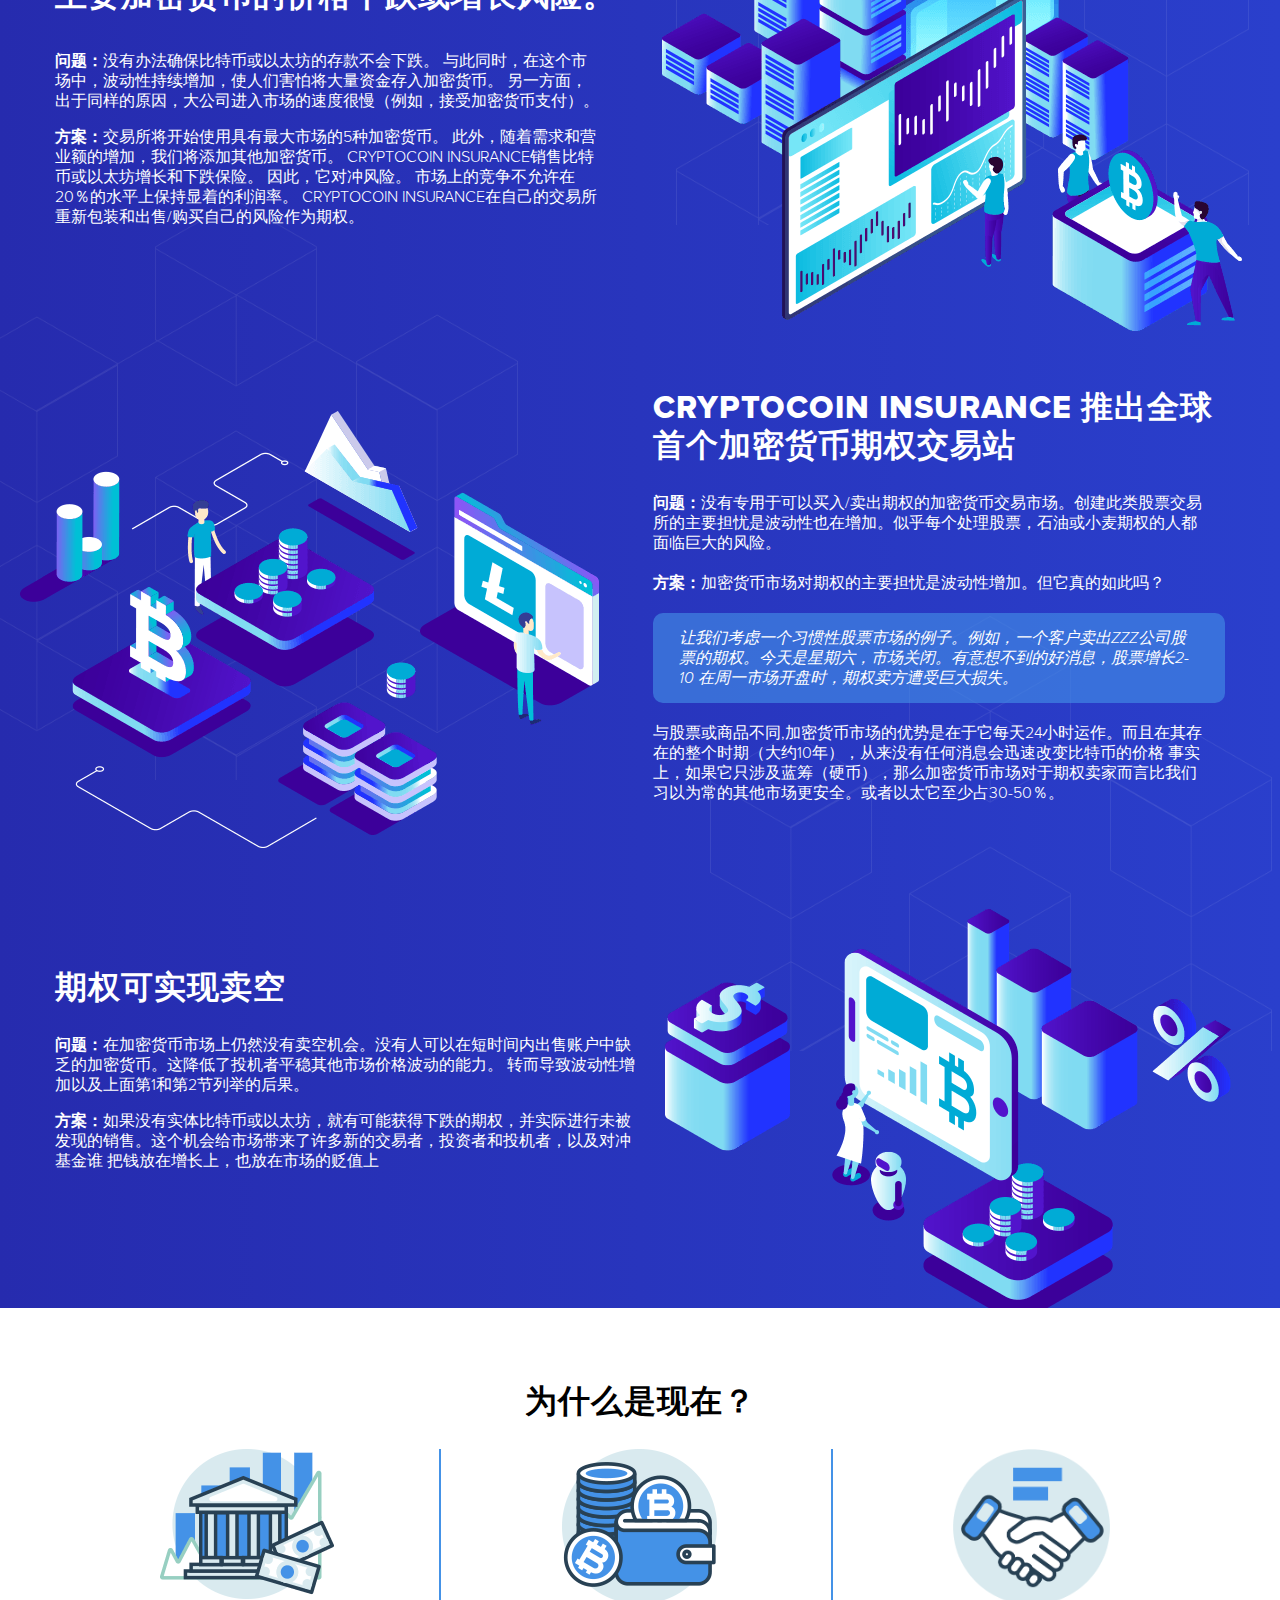
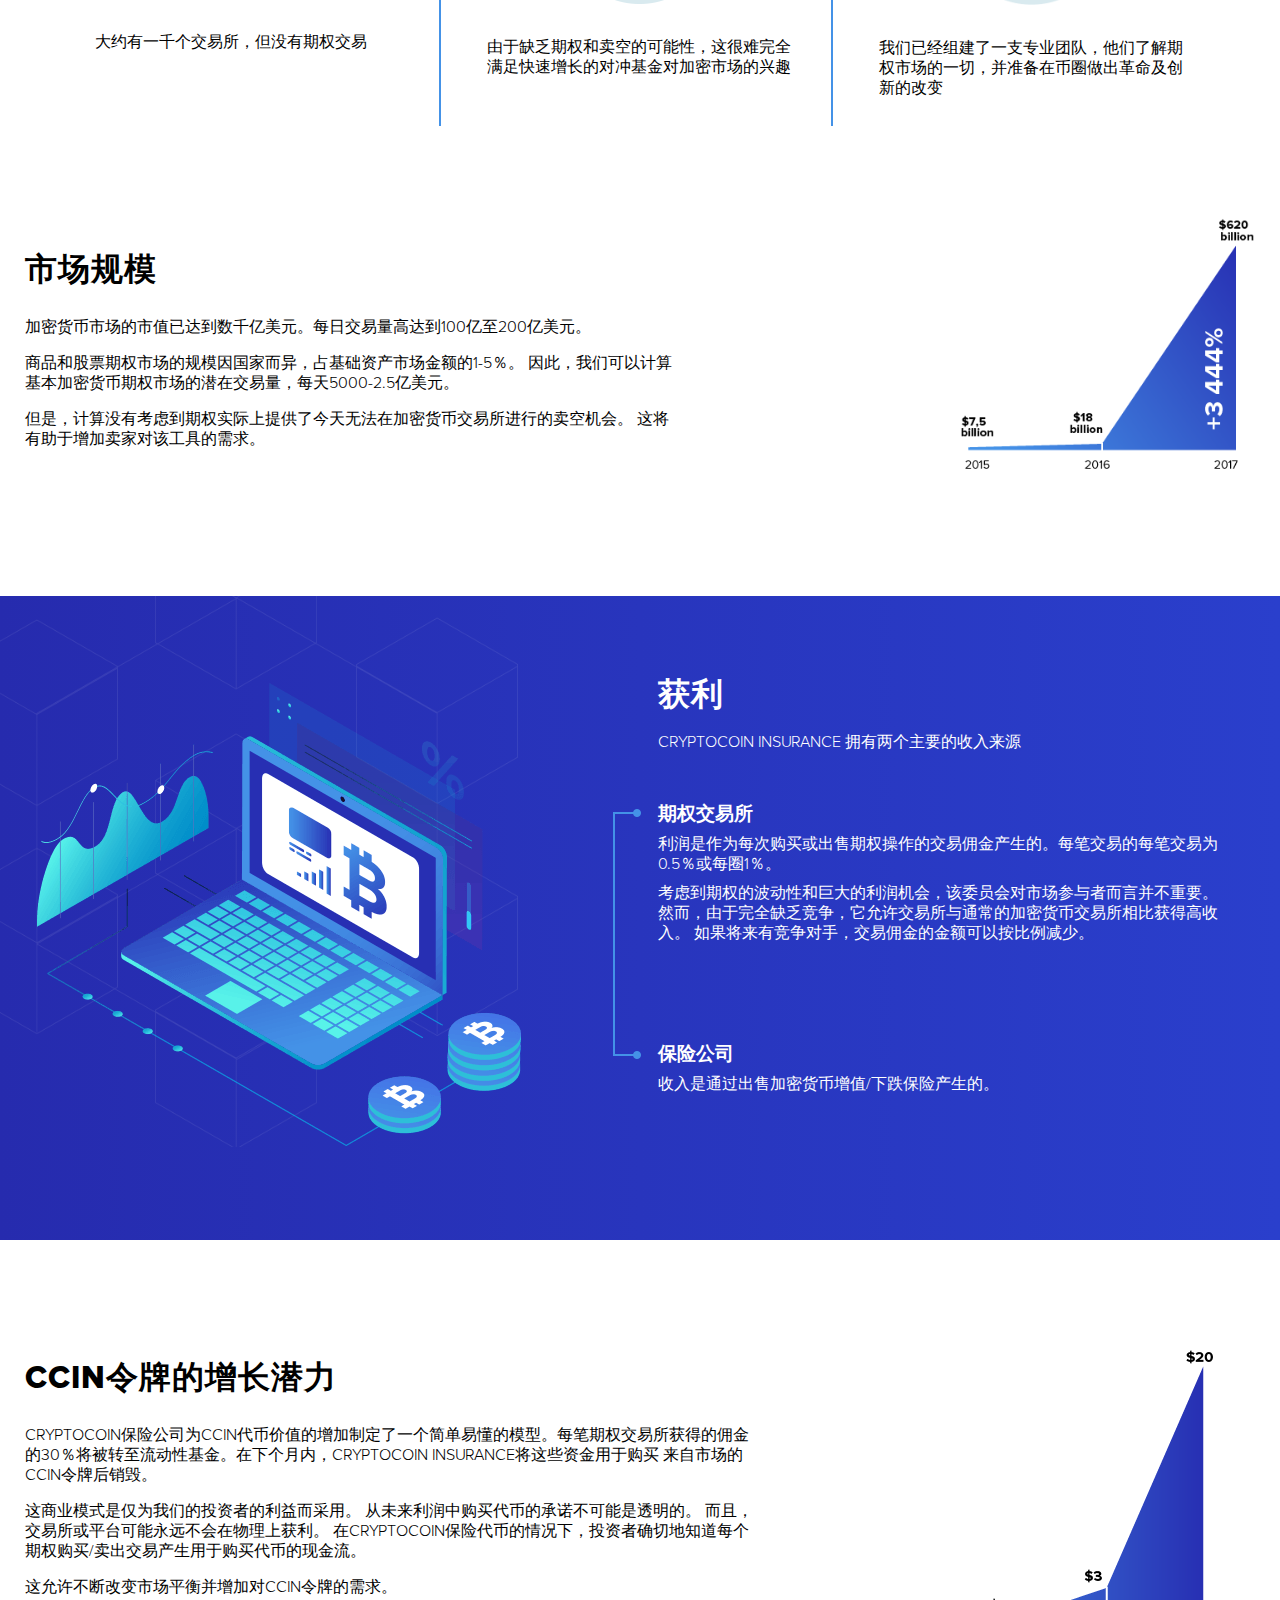
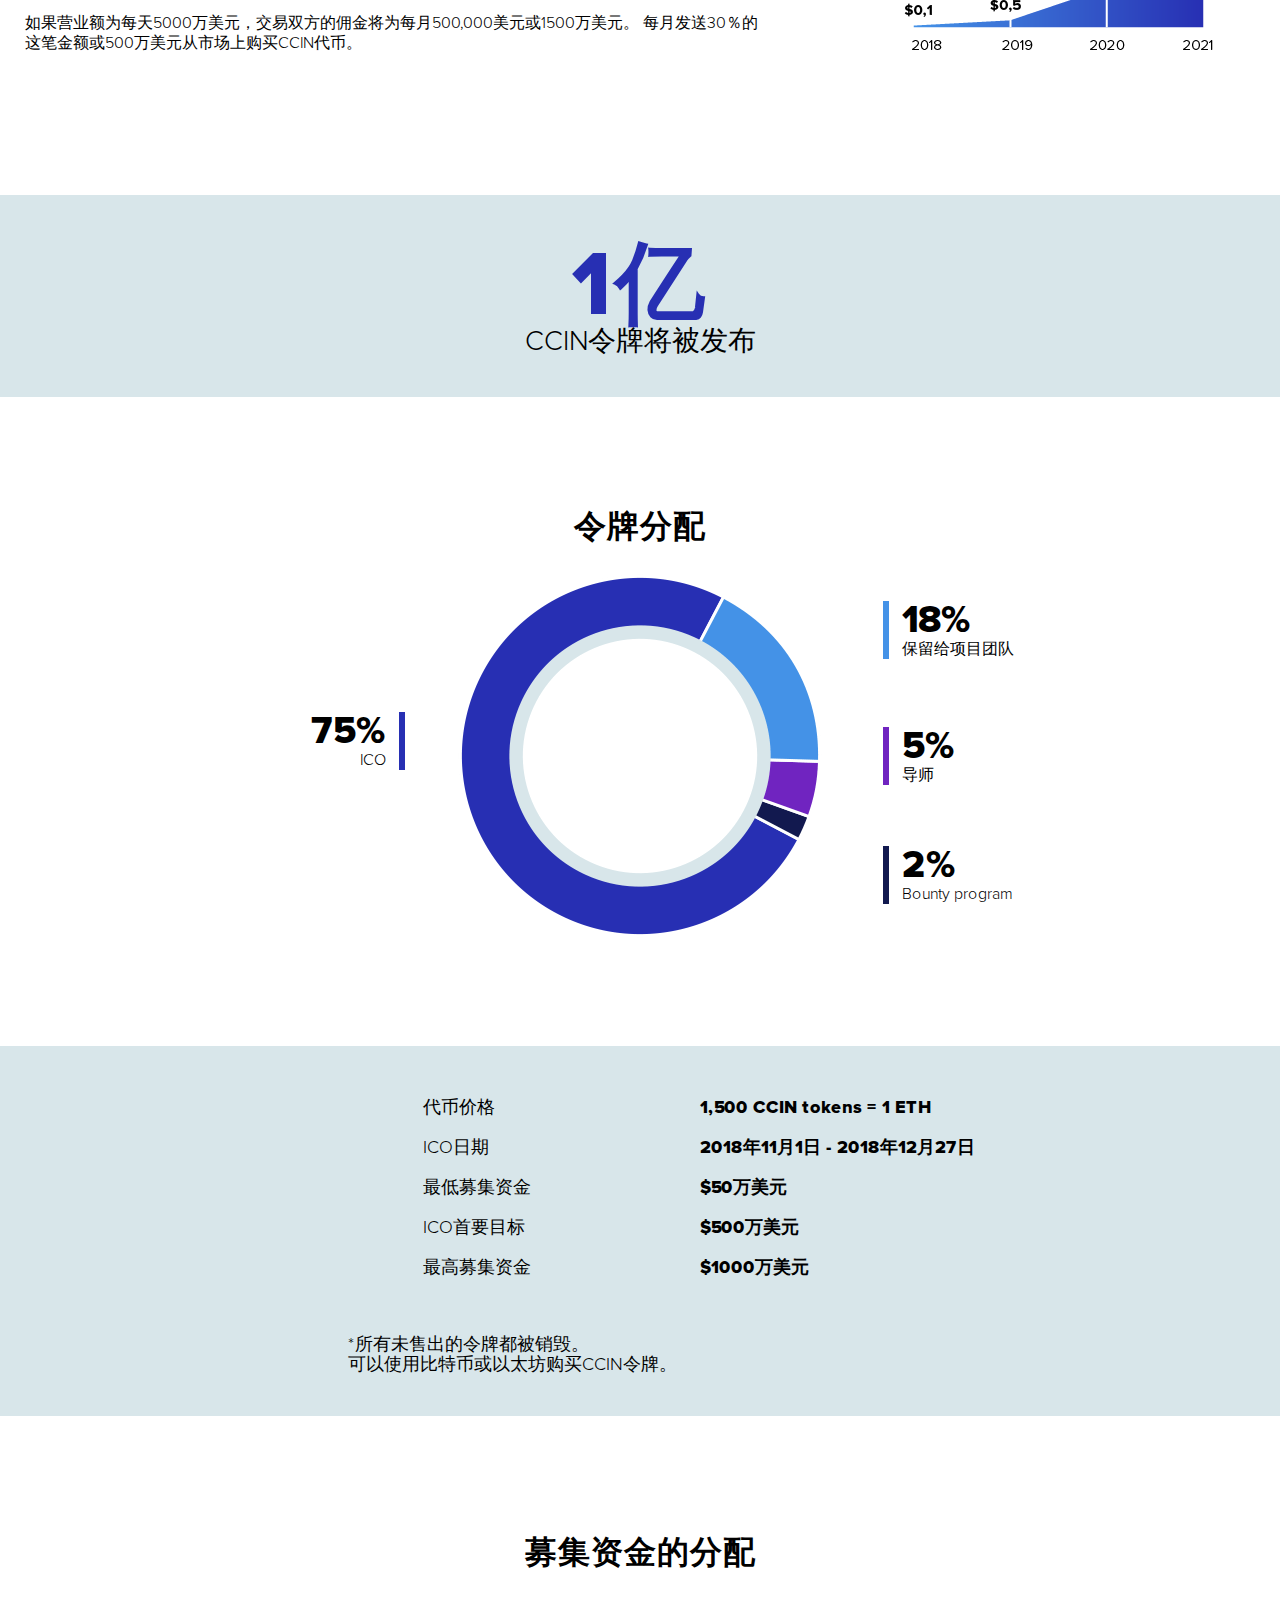
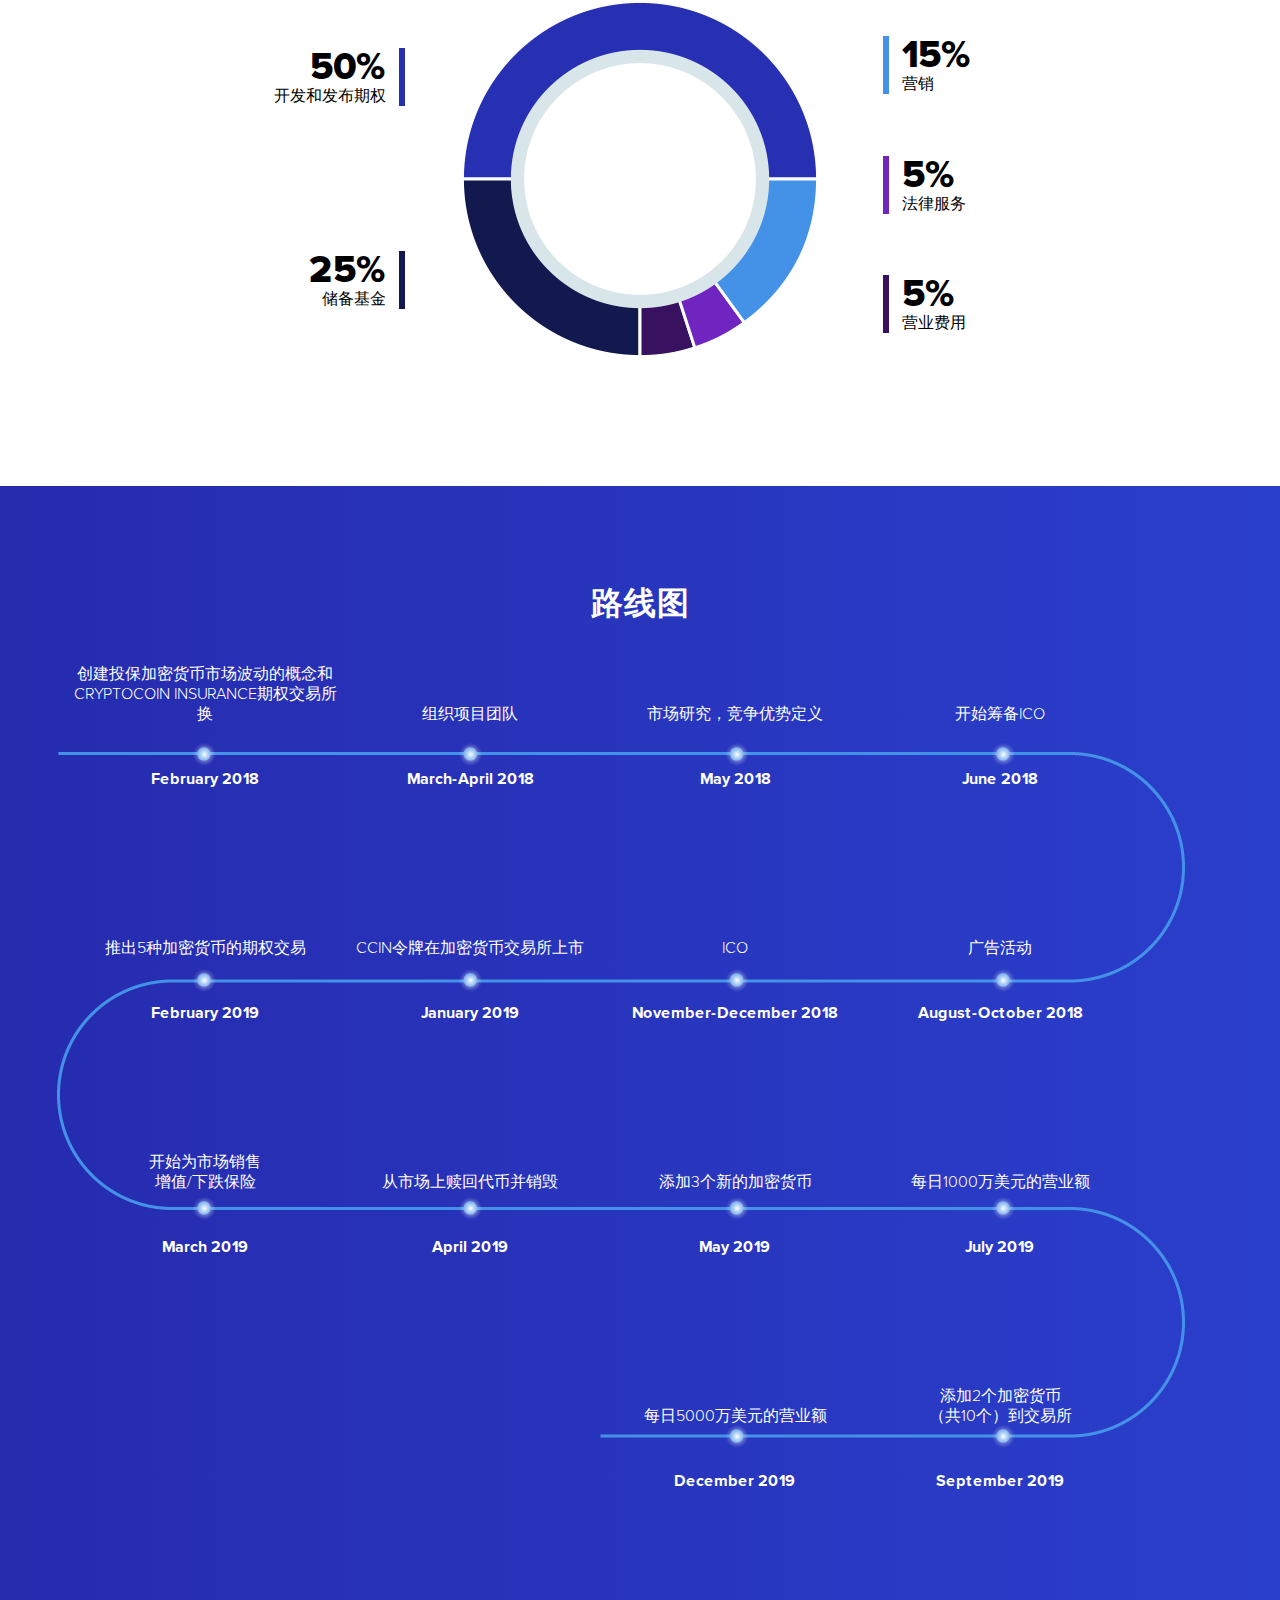
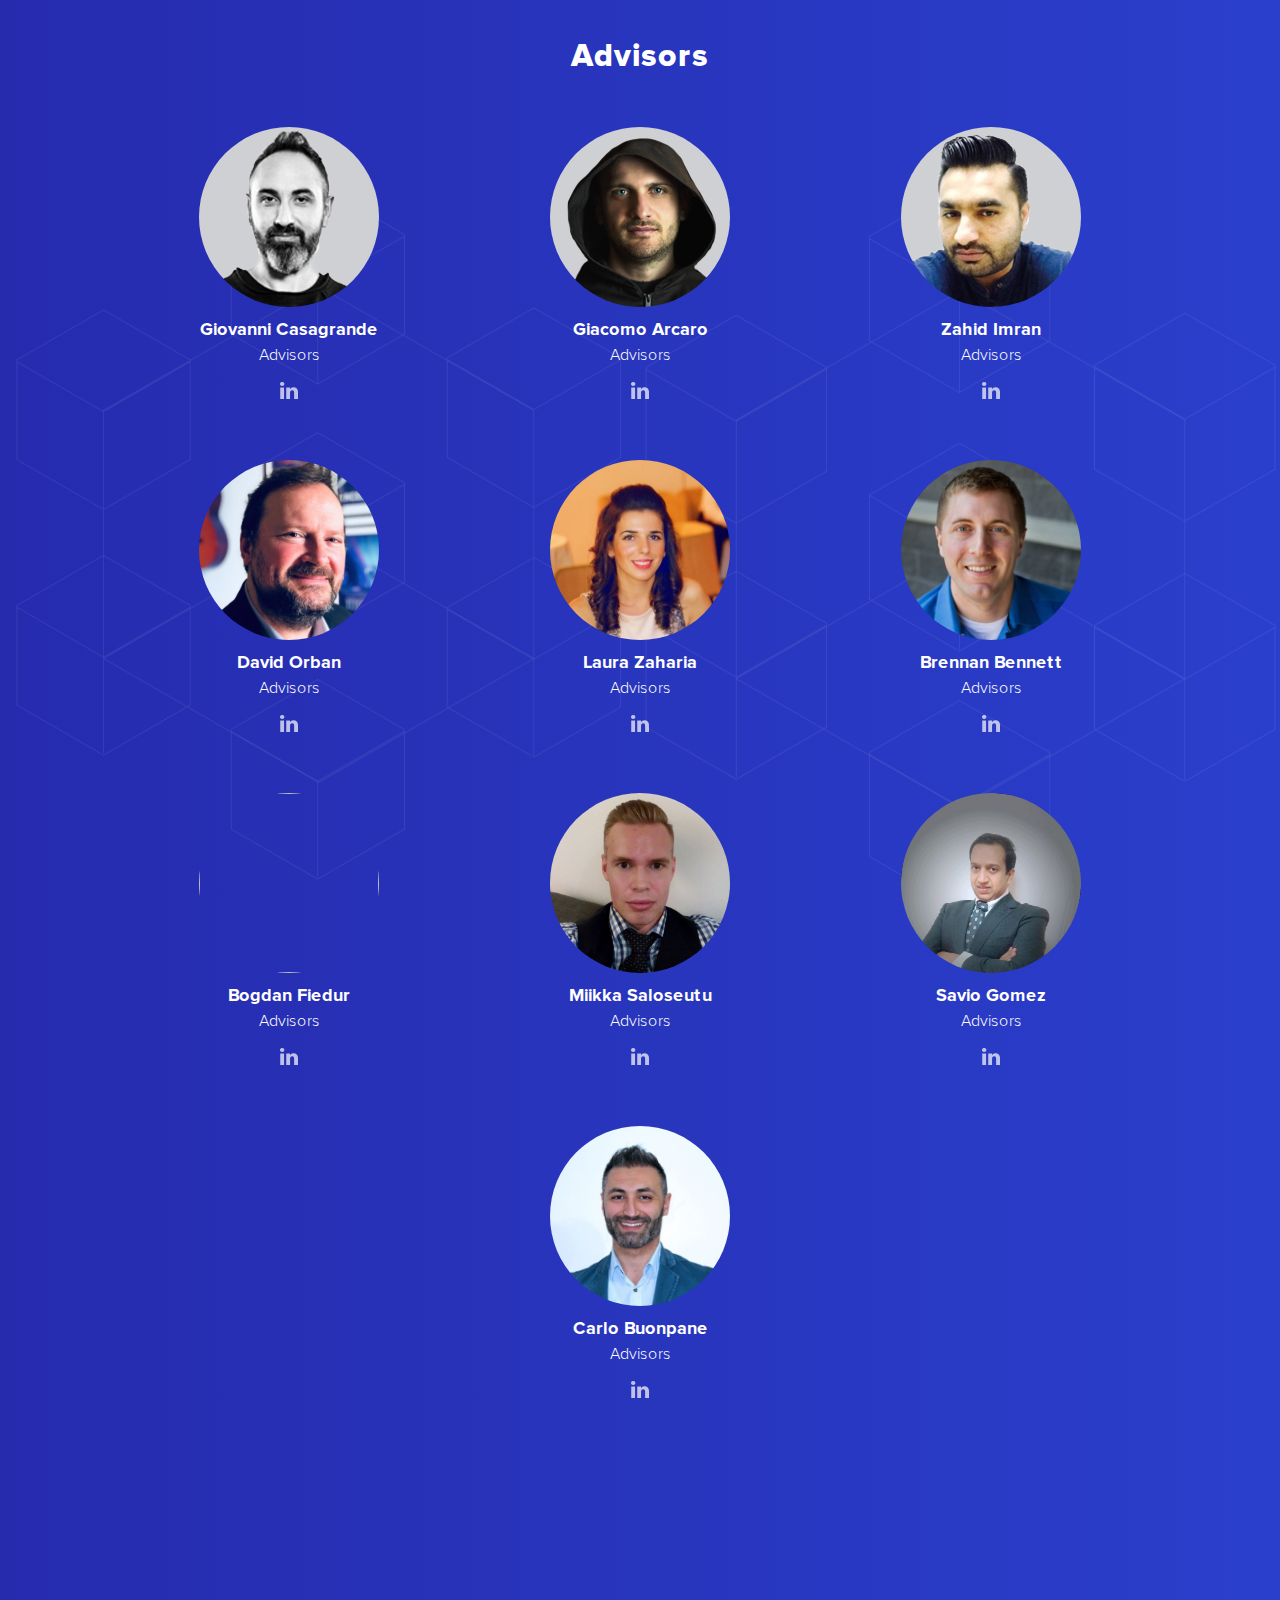
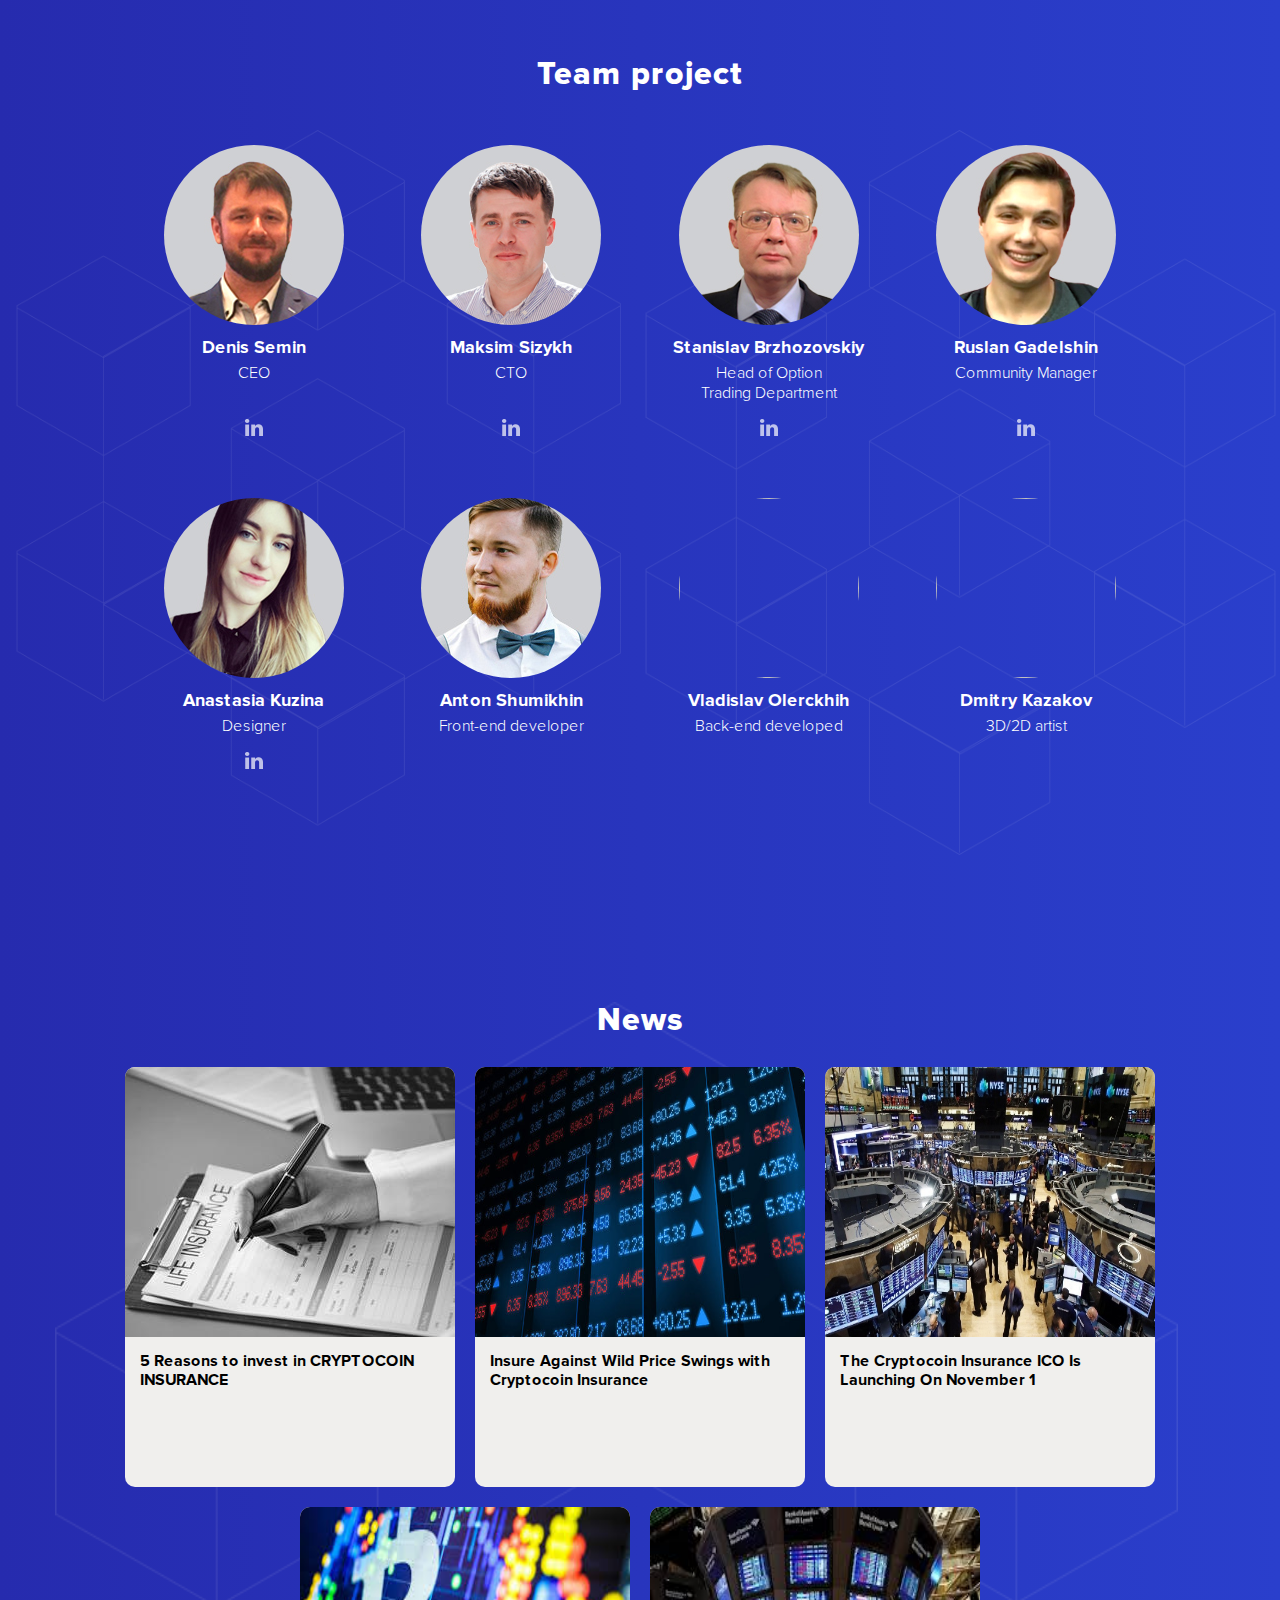
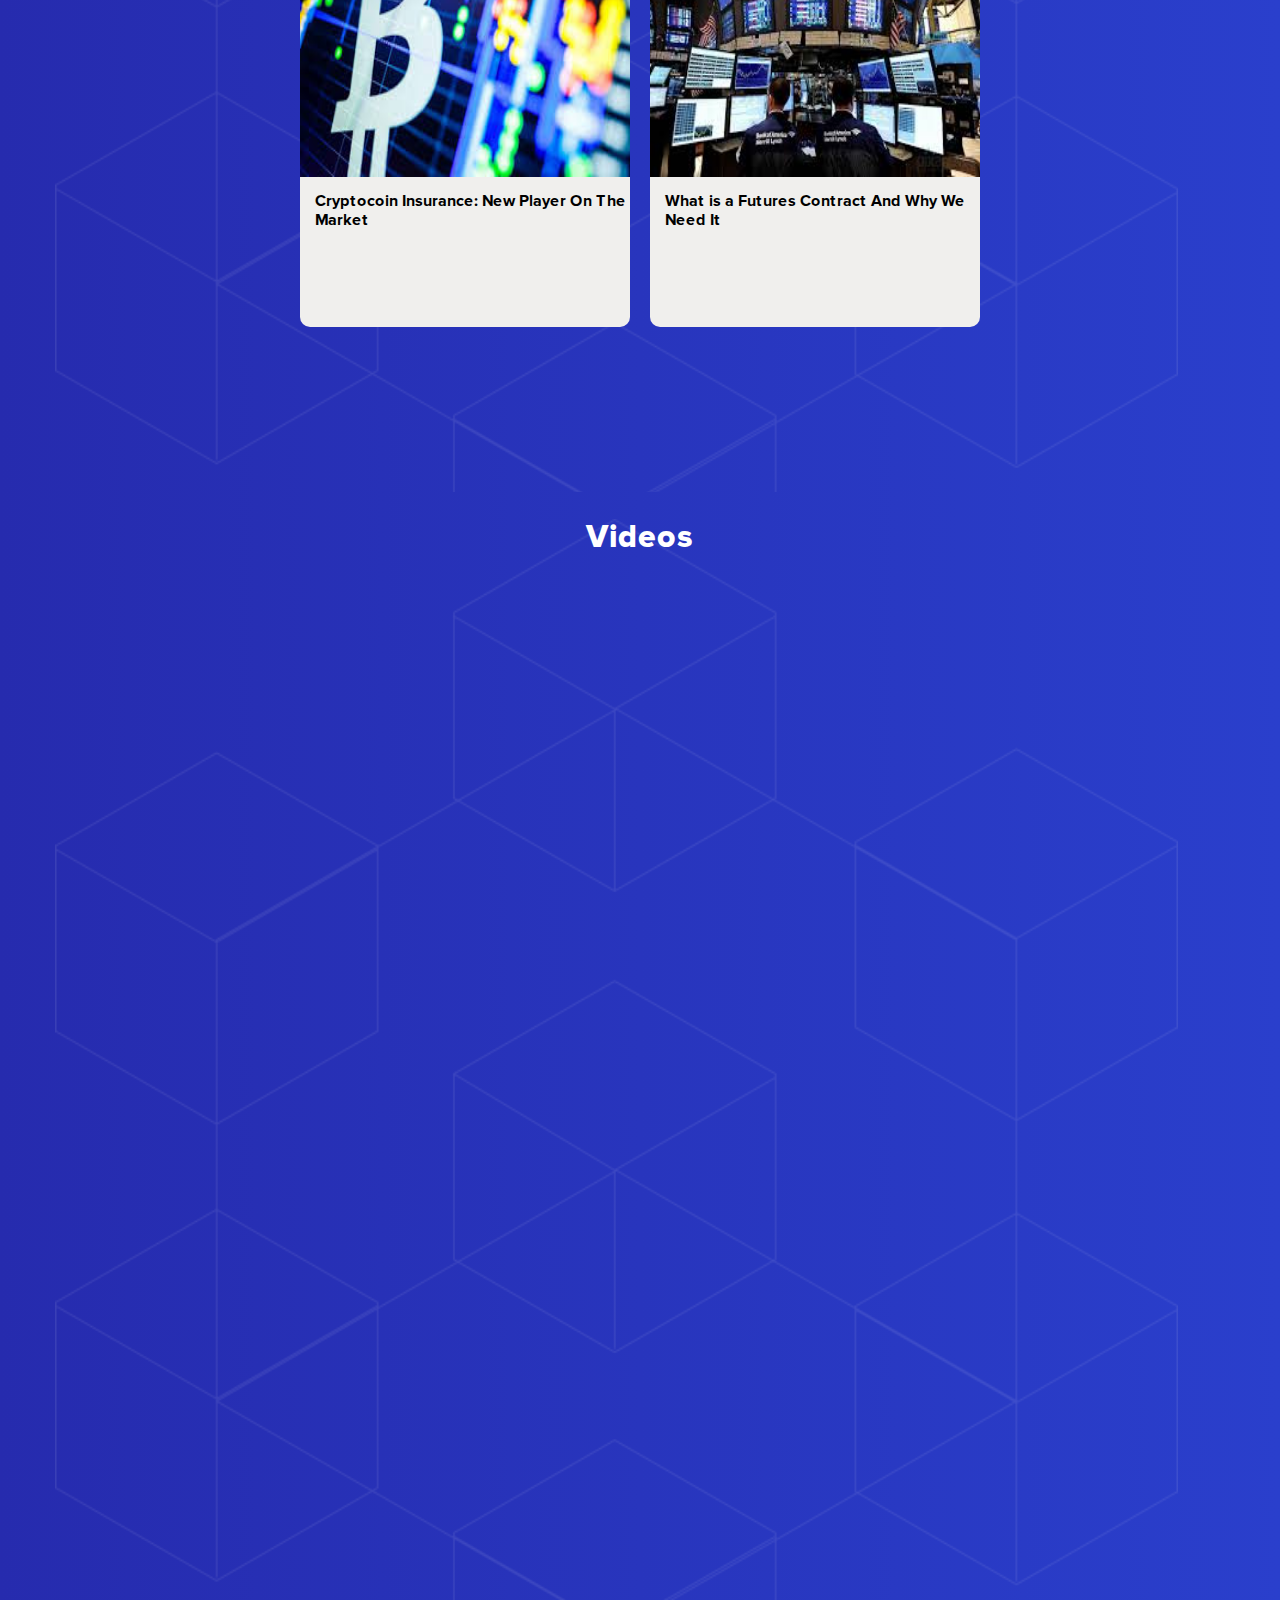
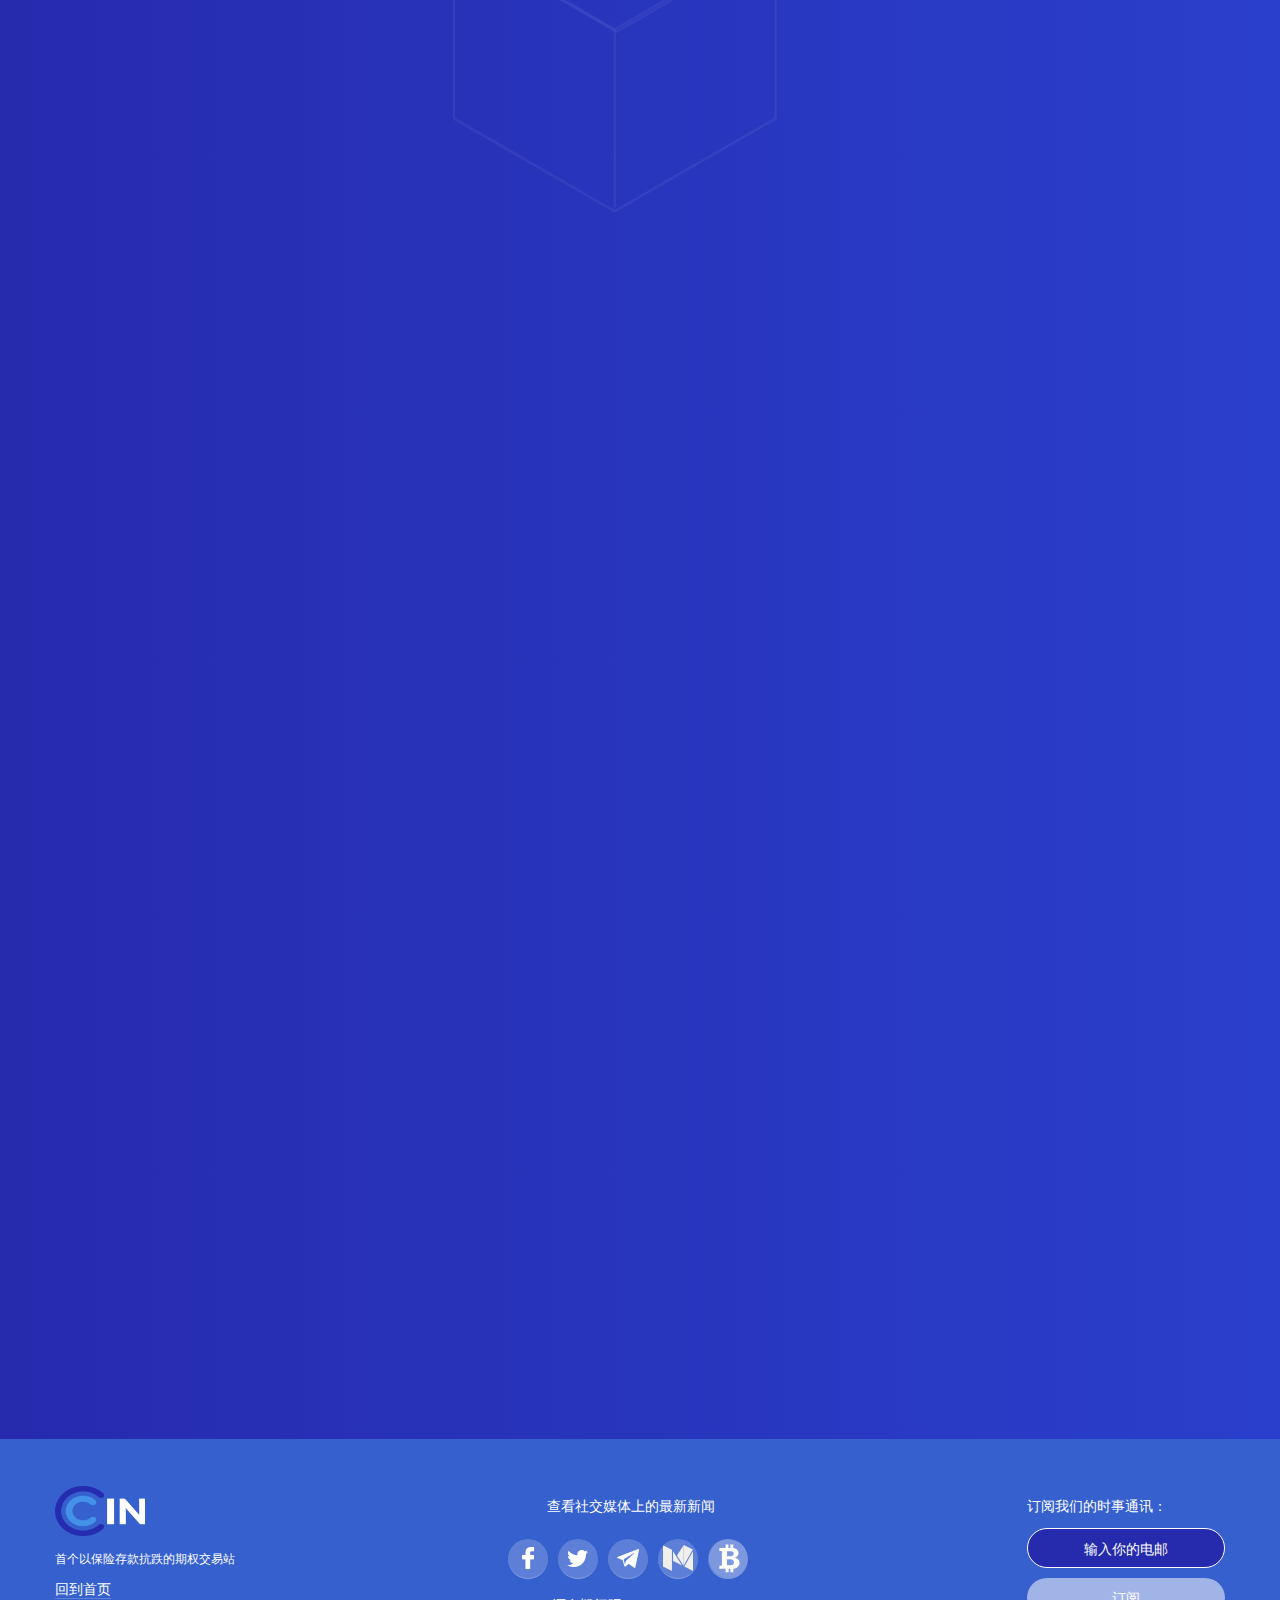
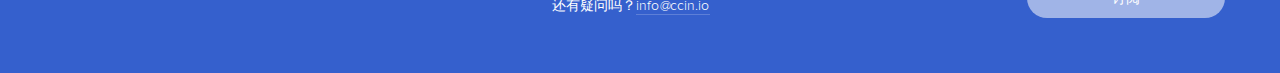
==== commit 72b493c2: "add Dutch languages" ====
--- a/index.ch.html
+++ b/index.ch.html
@@ -109,6 +109,7 @@
                 <li><a href="index.fr.html">French</a></li>
                 <li><a href="index.japanese.html">Japanese</a></li>
                 <li><a href="index.malay.html">Malay</a></li>
+                <li><a href="index.dutch.html">Dutch</a></li>
               </ul>
             </li>
           </ul>
@@ -168,22 +169,6 @@
         </ul>
       </section>
       <section class="ico-block">
-        <div class="ico-graph">
-          <div class="cost-wrapper">
-            <div class="cost-current">
-              <p>Currently raised:</p>
-              <span>400 655 USD</span>
-            </div>
-            <div class="cost-target">
-              <p>Target:</p>
-              <span>10 000 000 USD</span>
-            </div>
-          </div>
-          <div class="cost-graph">
-            <span class="cost-fill" data-cost-price="400655"></span>
-          </div>
-          <p class="current-price">Current-price: <span>$0.04</span></p>
-        </div>
         <div class="ico-info">
           <div class="in-button">
             <a href="/doc/faq.pdf" class="instruction-button">Instruction</a>
--- a/css/main.css
+++ b/css/main.css
@@ -869,6 +869,10 @@
 
 .malay .monetization li {
   margin-bottom: 25px;
+}
+
+.dutch .monetization li {
+  margin-bottom: 24px;
 }
 
 .monetization ul h3 {
@@ -1399,7 +1403,7 @@
   padding: 12px 0;
 }
 
-/* --------------------------------------------------------------- */
+/* ------------------------------------------------------------------------------------------------------------------------------------------------------ */
 
 @media (max-width: 480px) {
   section {
@@ -1582,6 +1586,11 @@
     left: -25px;
   }
 
+  .ico-graph span {
+    font-size: 1.2rem;
+    line-height: 1.2rem;
+  }
+
   .social__list {
     text-align: center;
   }
@@ -1729,6 +1738,10 @@
     background-size: 82%;
   }
 
+  .japanese .market-size .container {
+    background-size: 82%;
+  }
+
   .market-size h2 {
     margin-bottom: 90%;
   }
@@ -1769,6 +1782,10 @@
   .potential .container {
     background-size: 82%;
     background-position: 36% 10%;
+  }
+
+  .japanese .potential .container {
+    background-size: 82%;
   }
 
   .potential h2 {
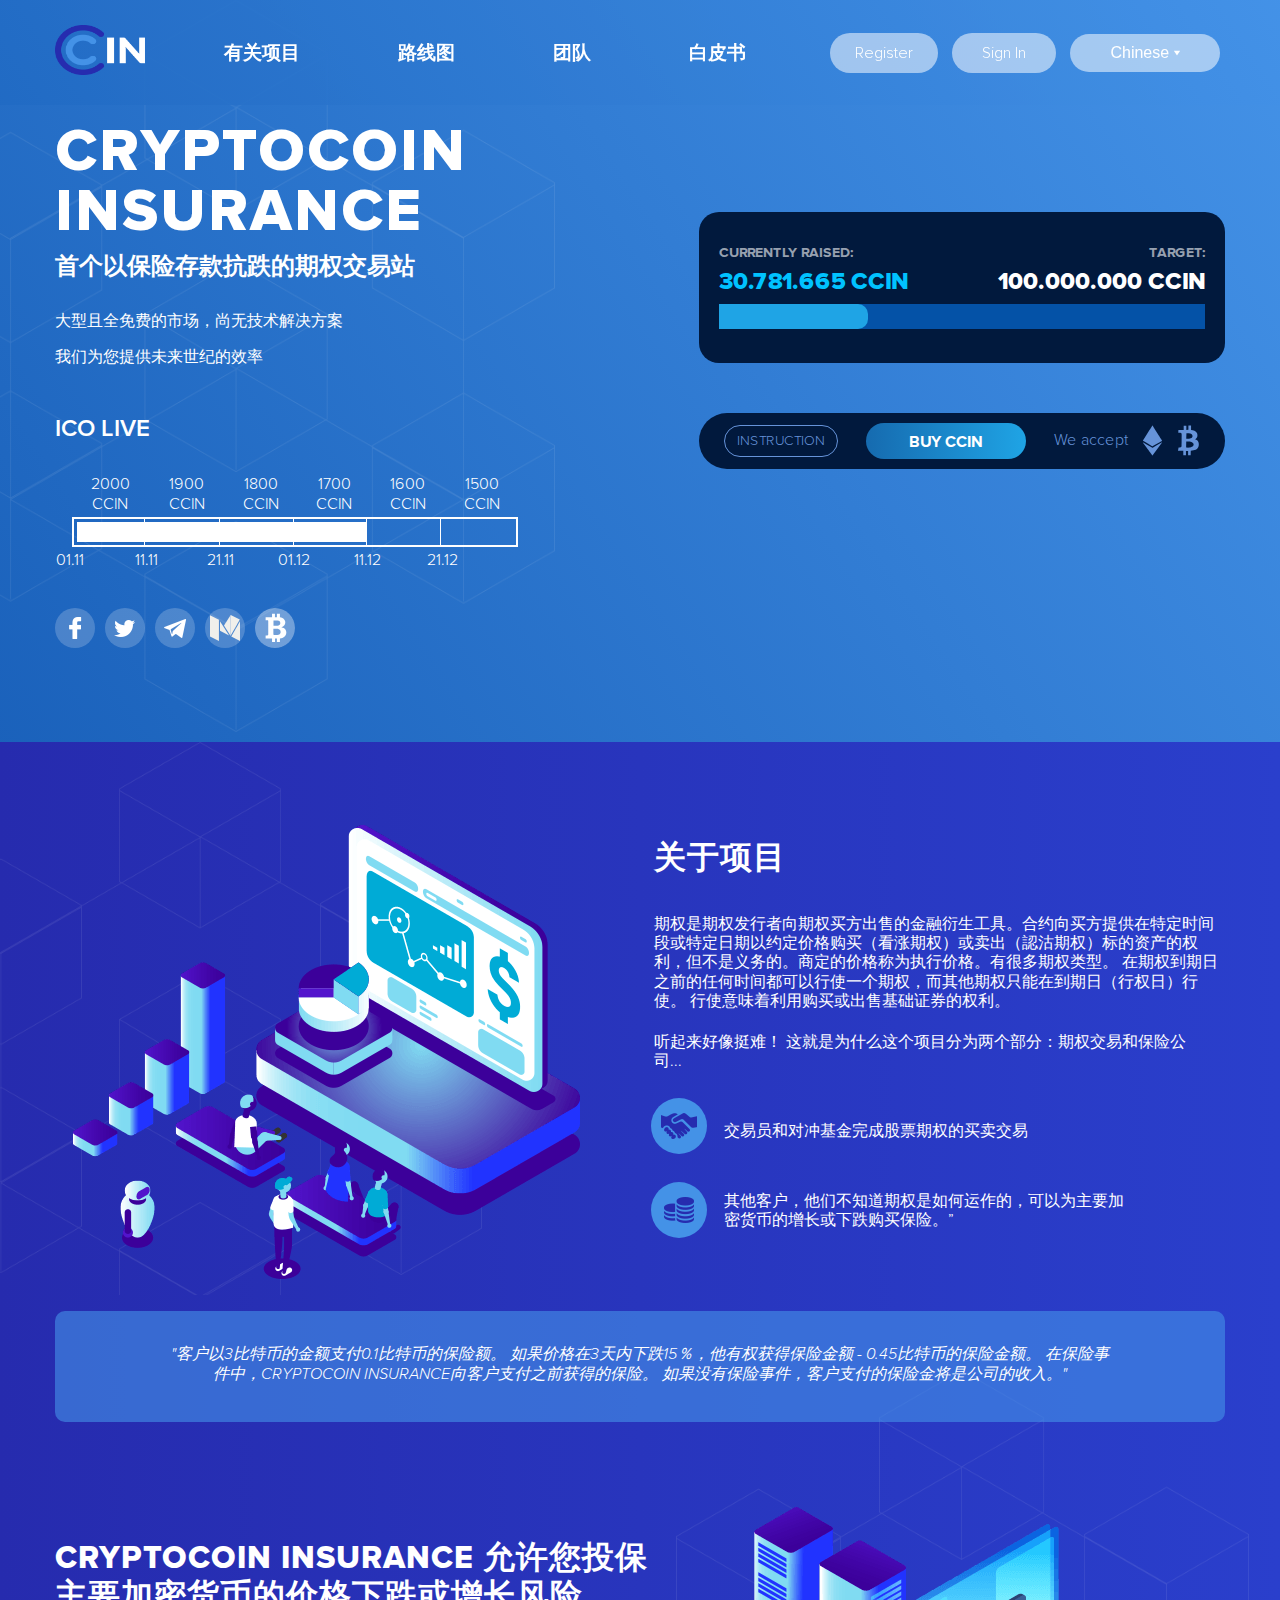
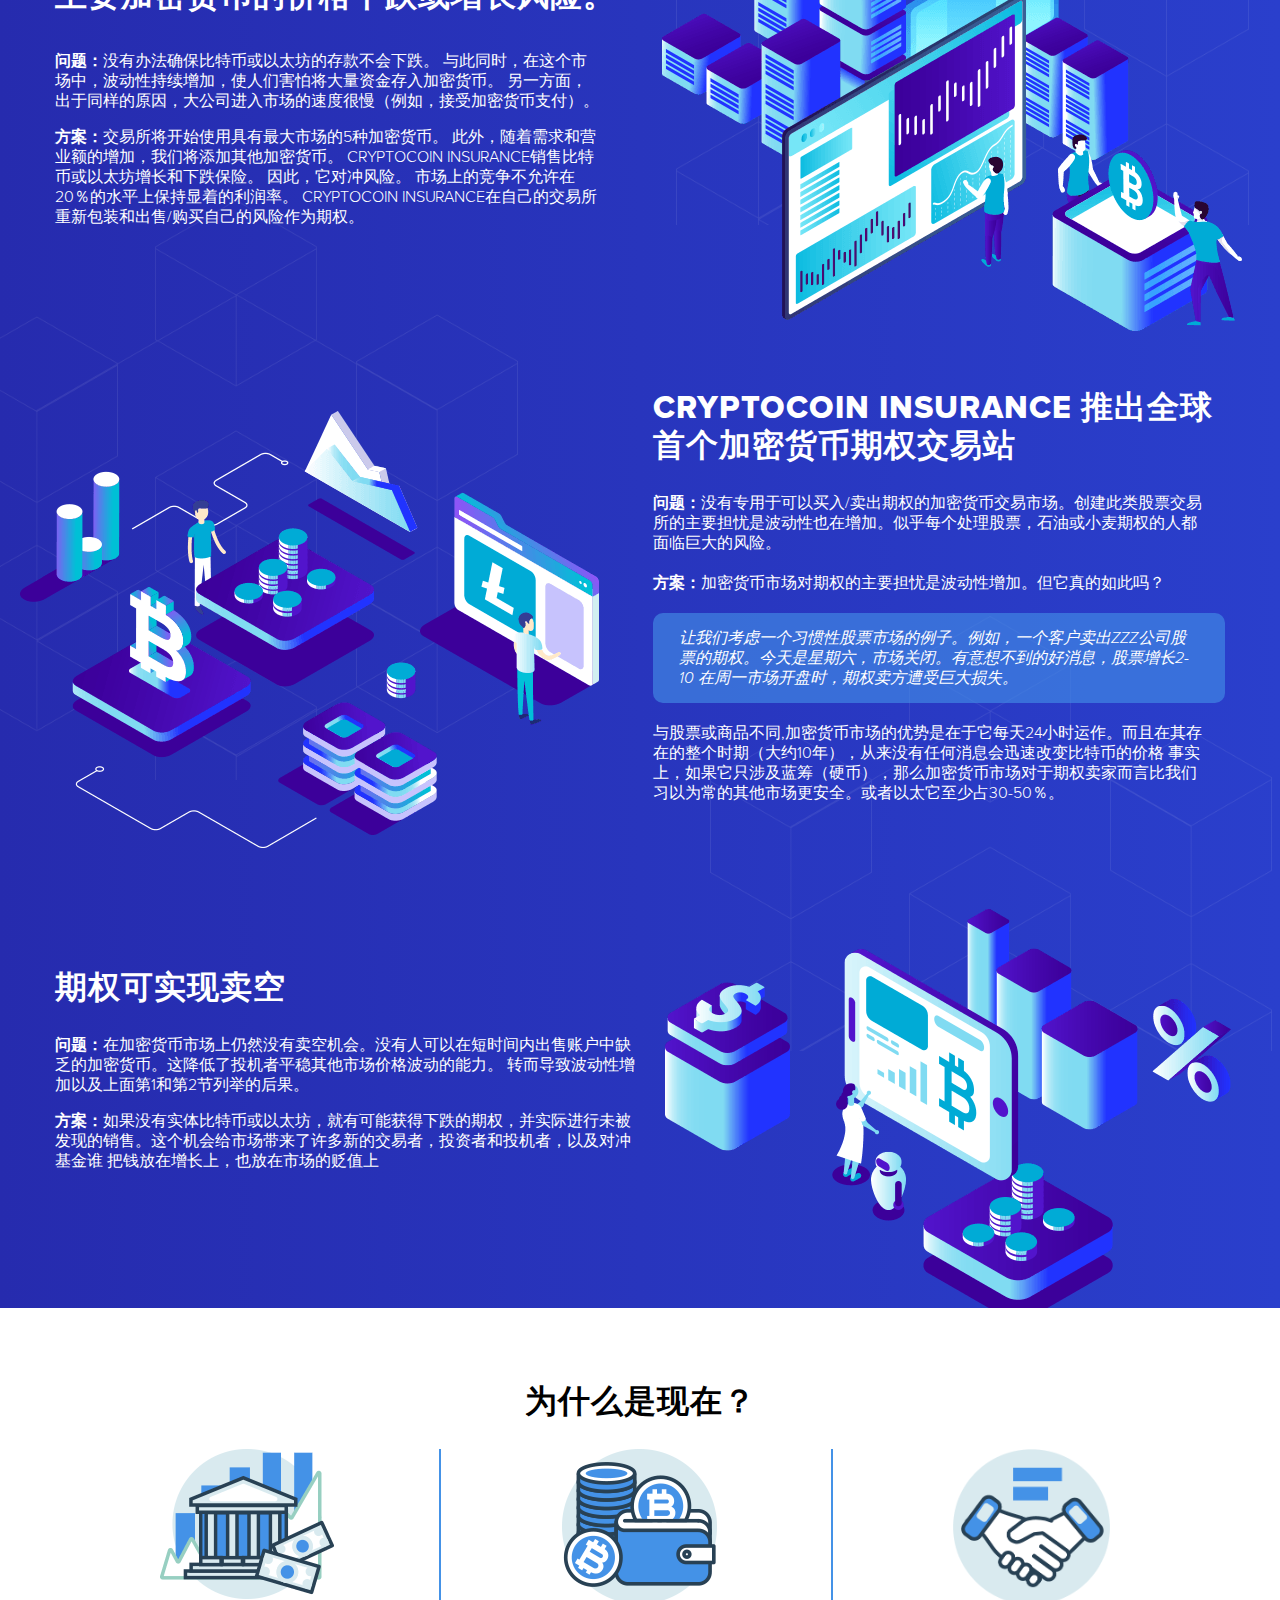
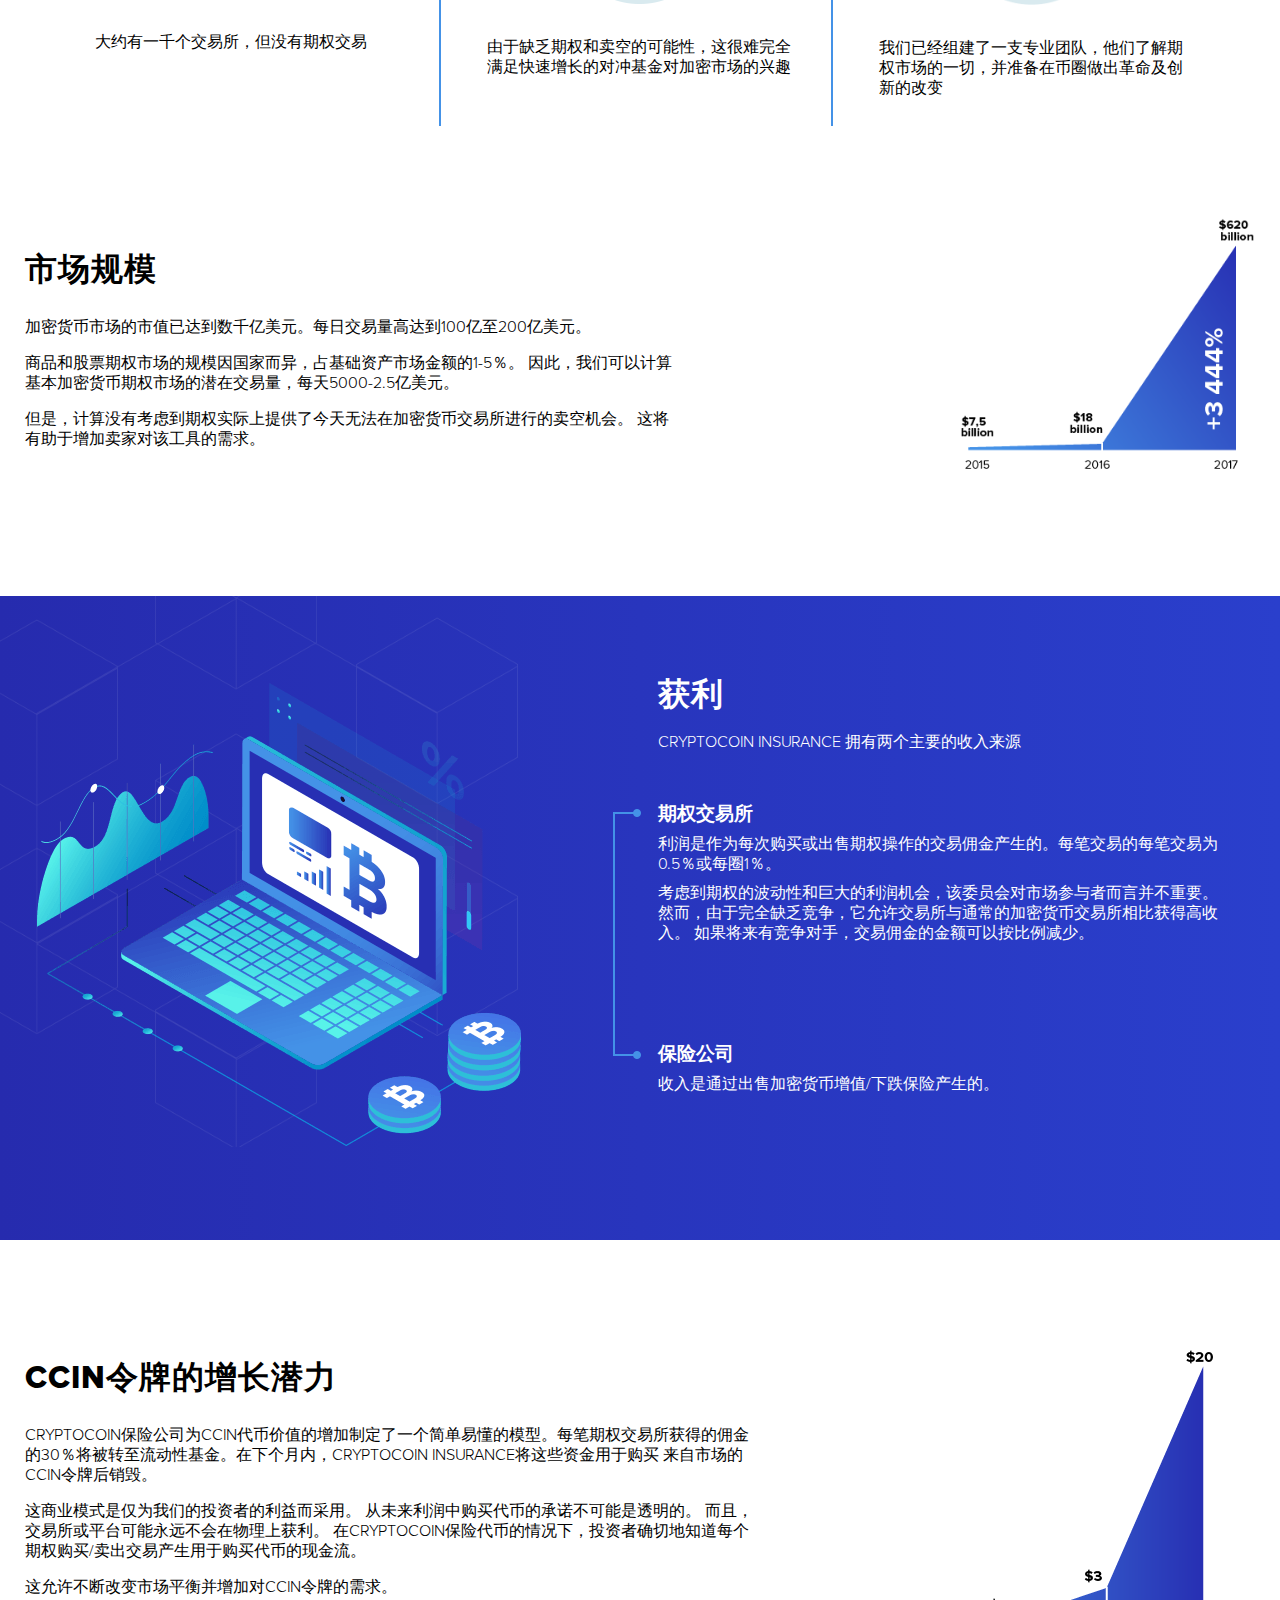
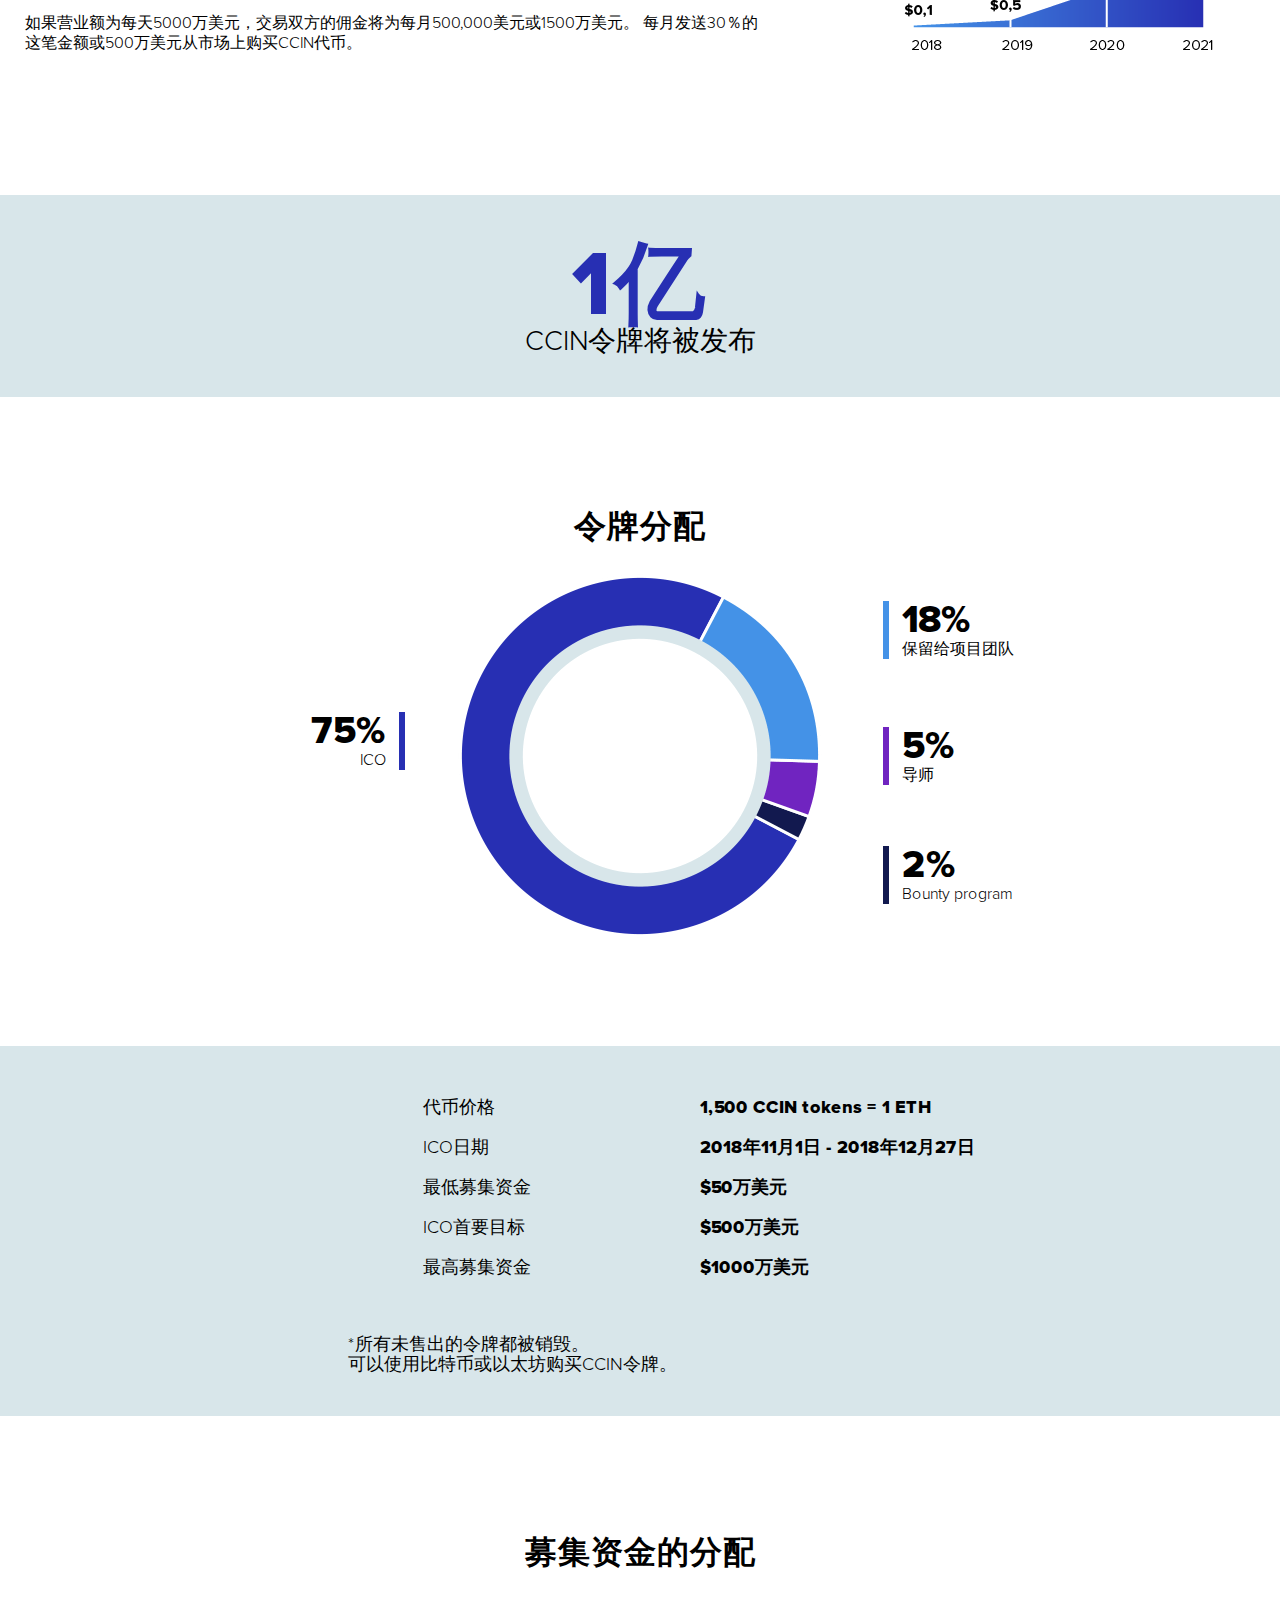
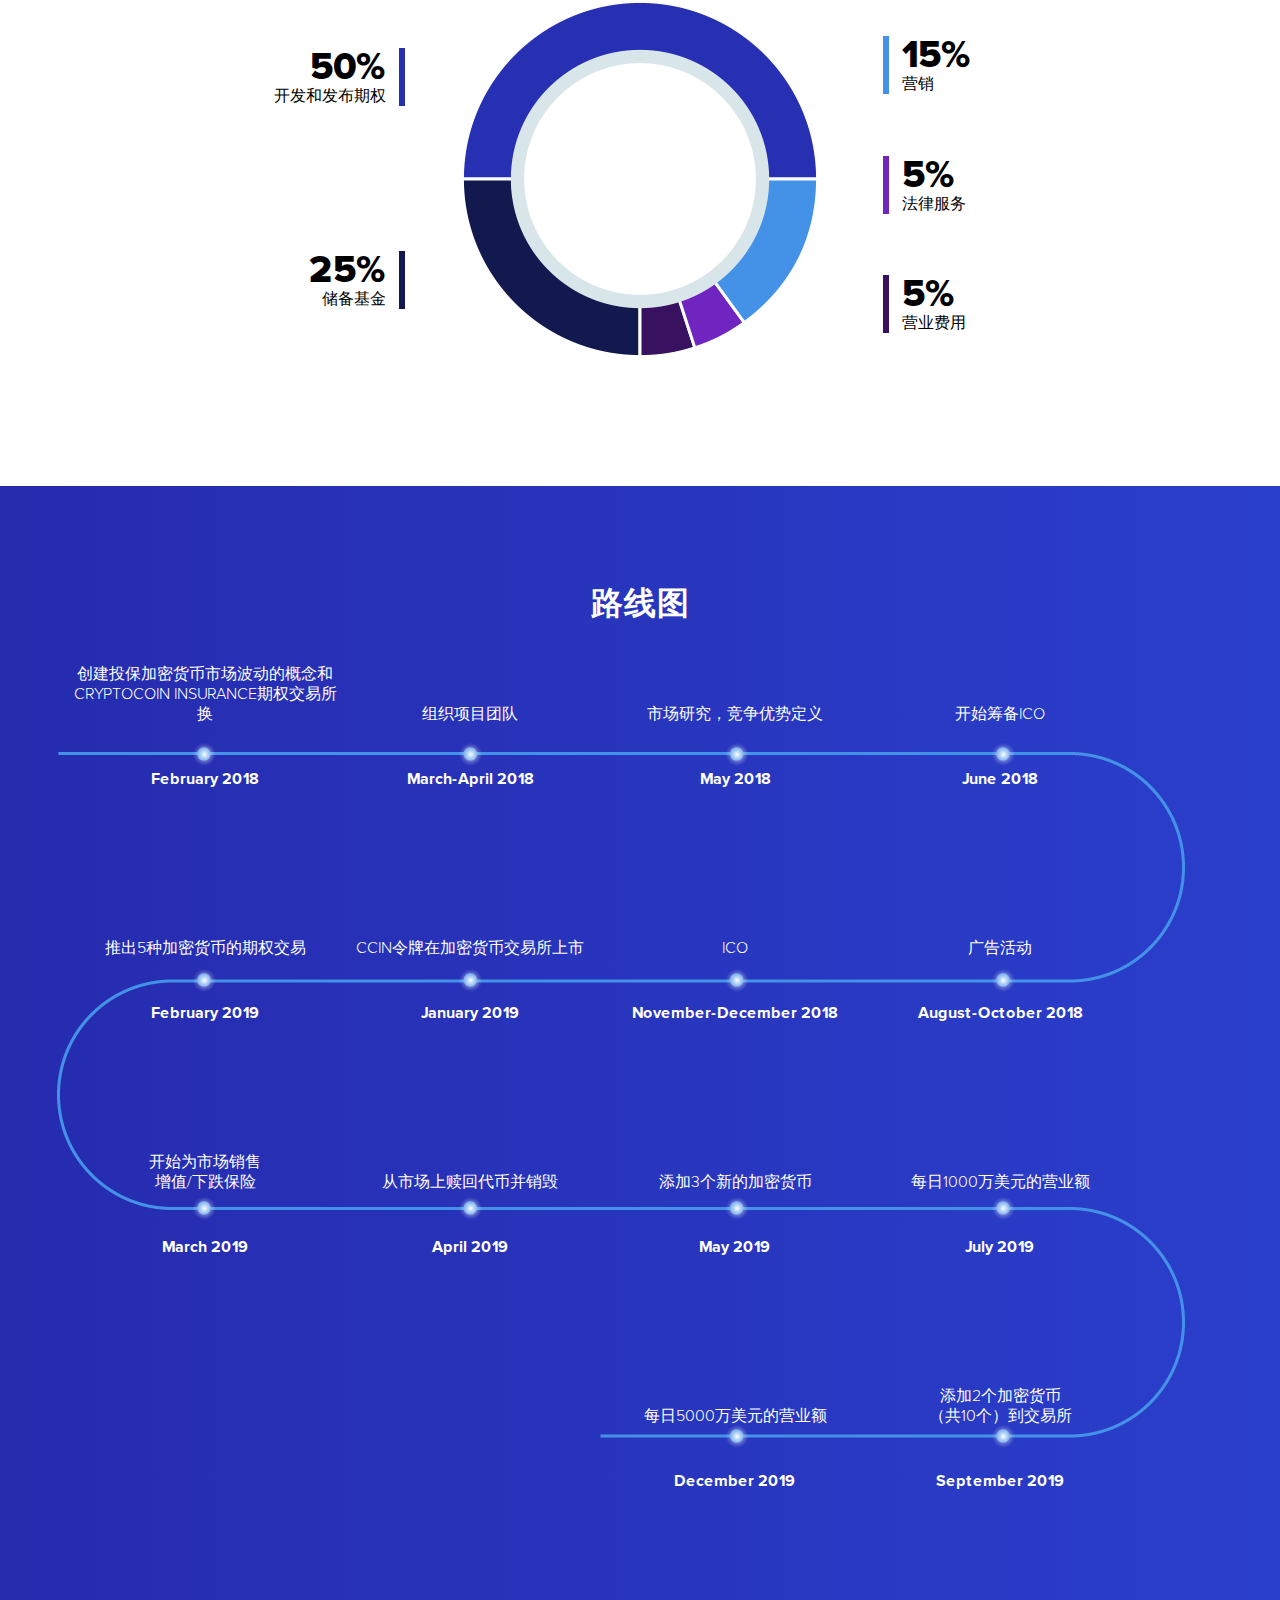
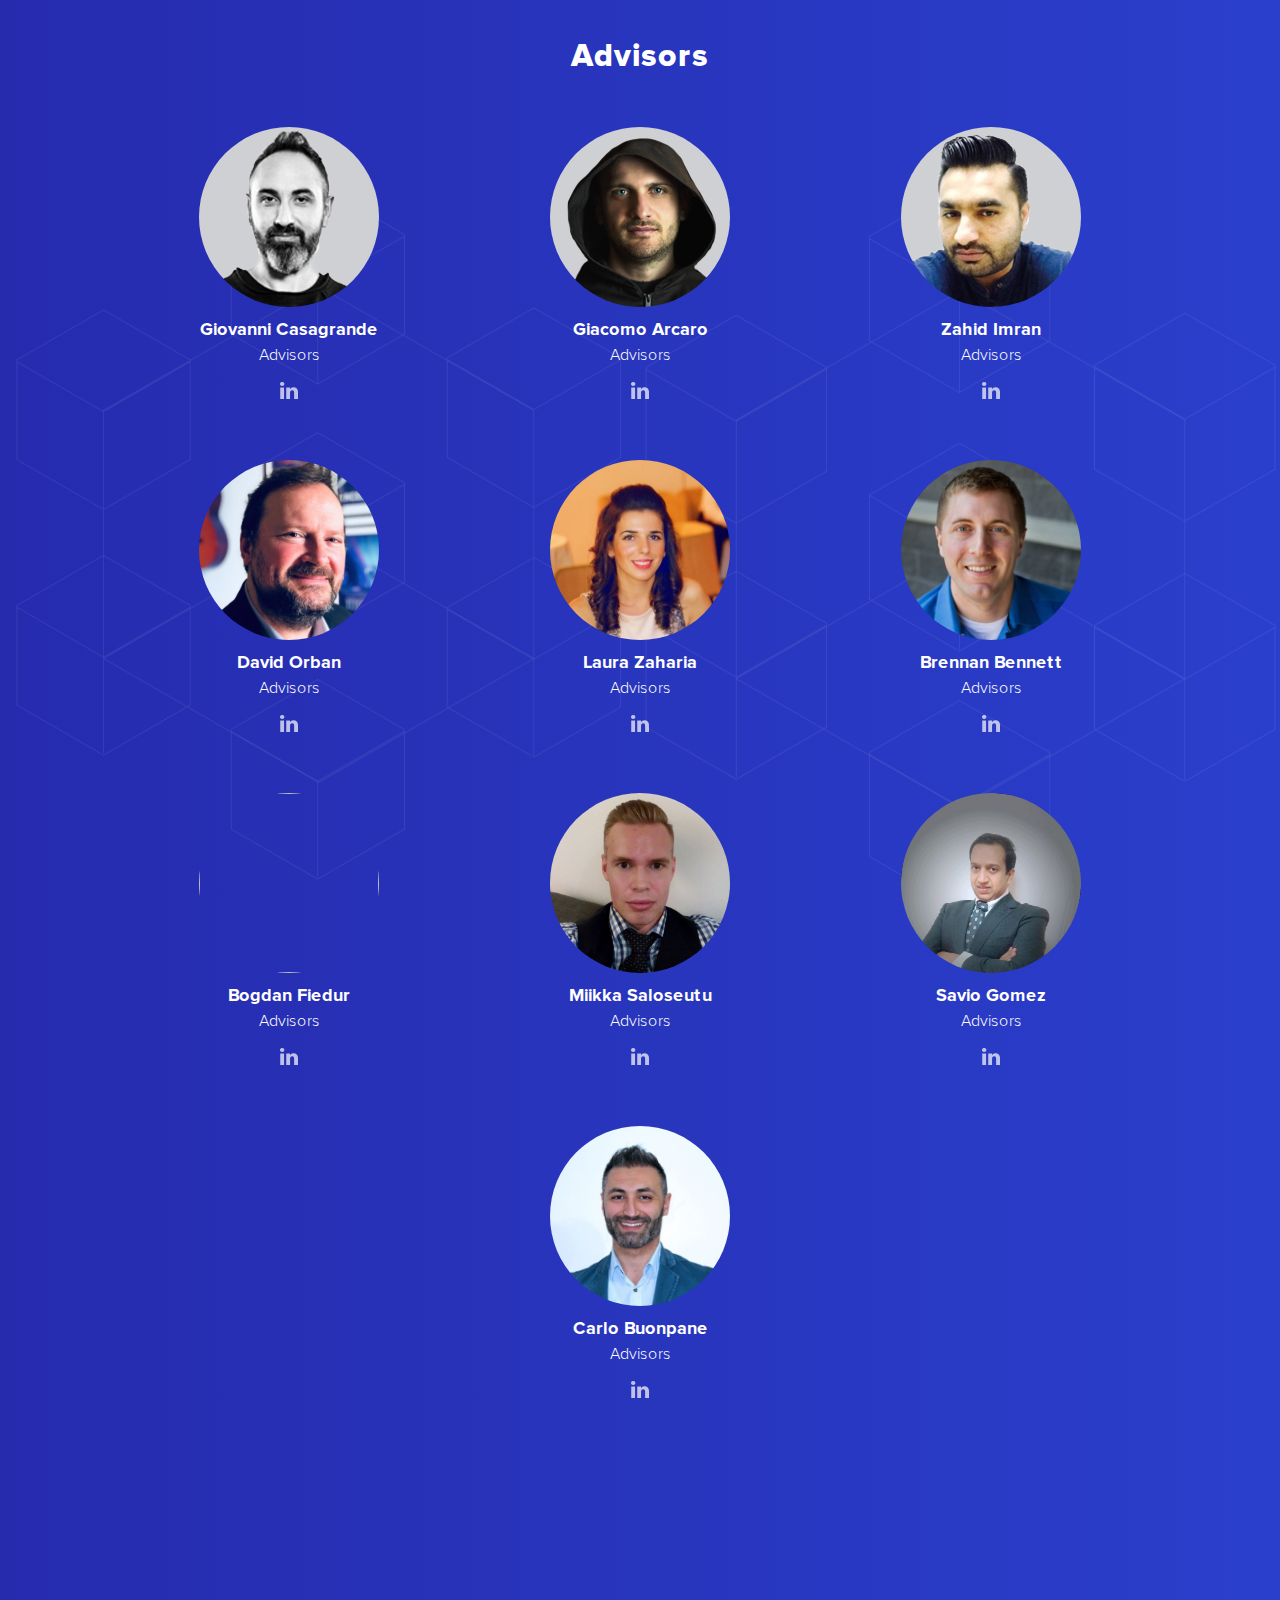
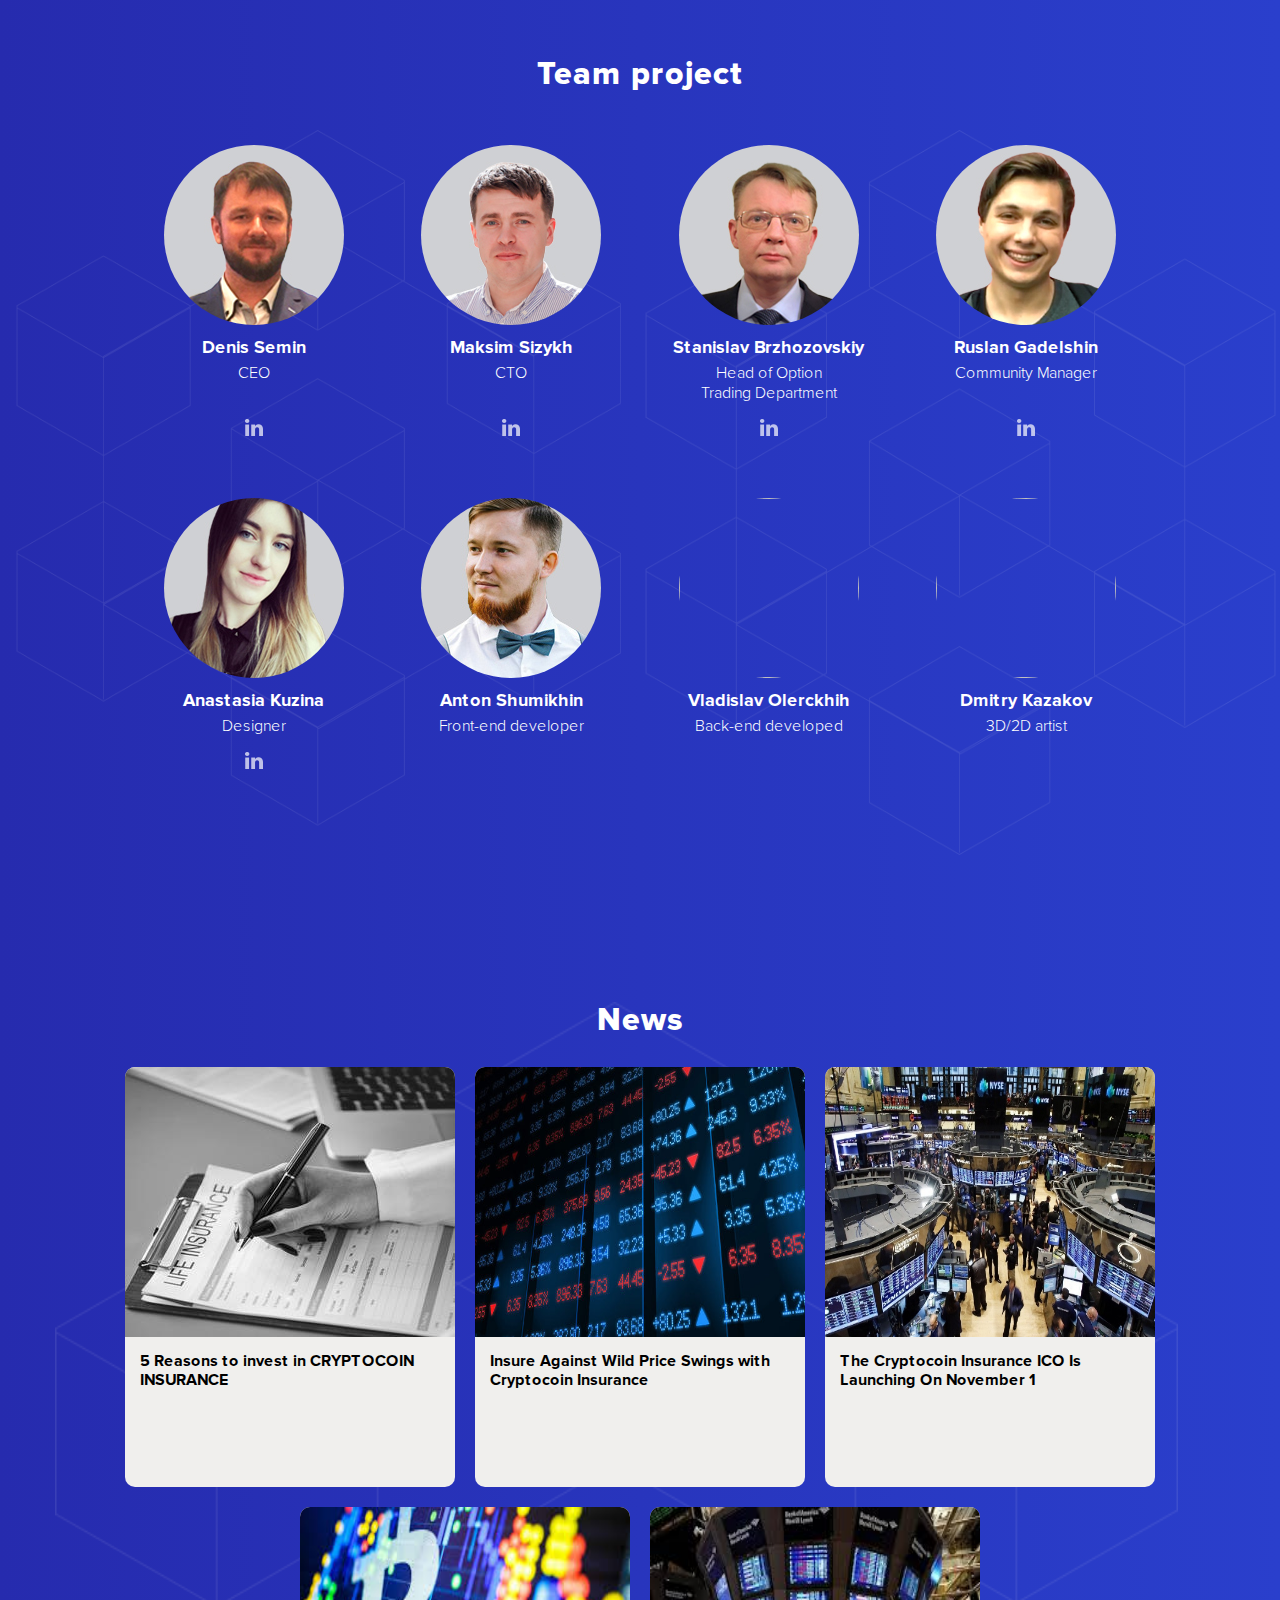
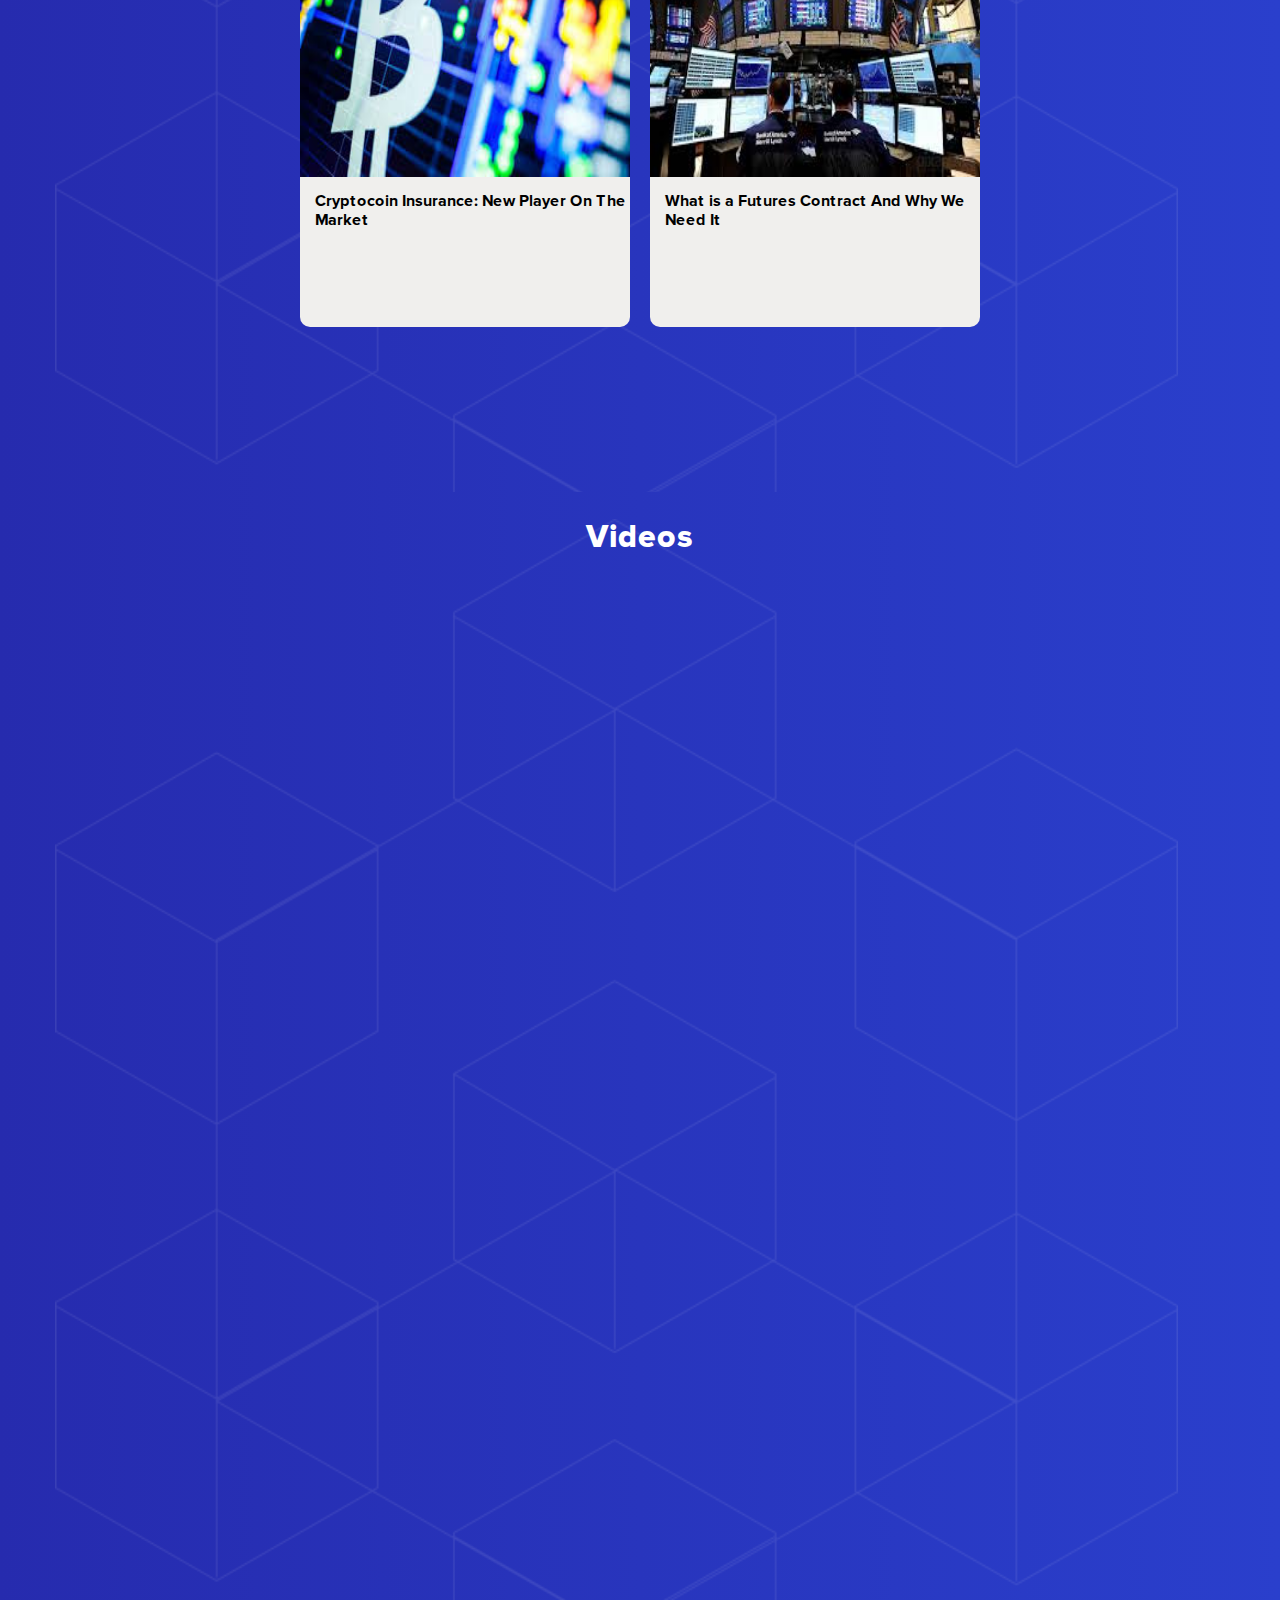
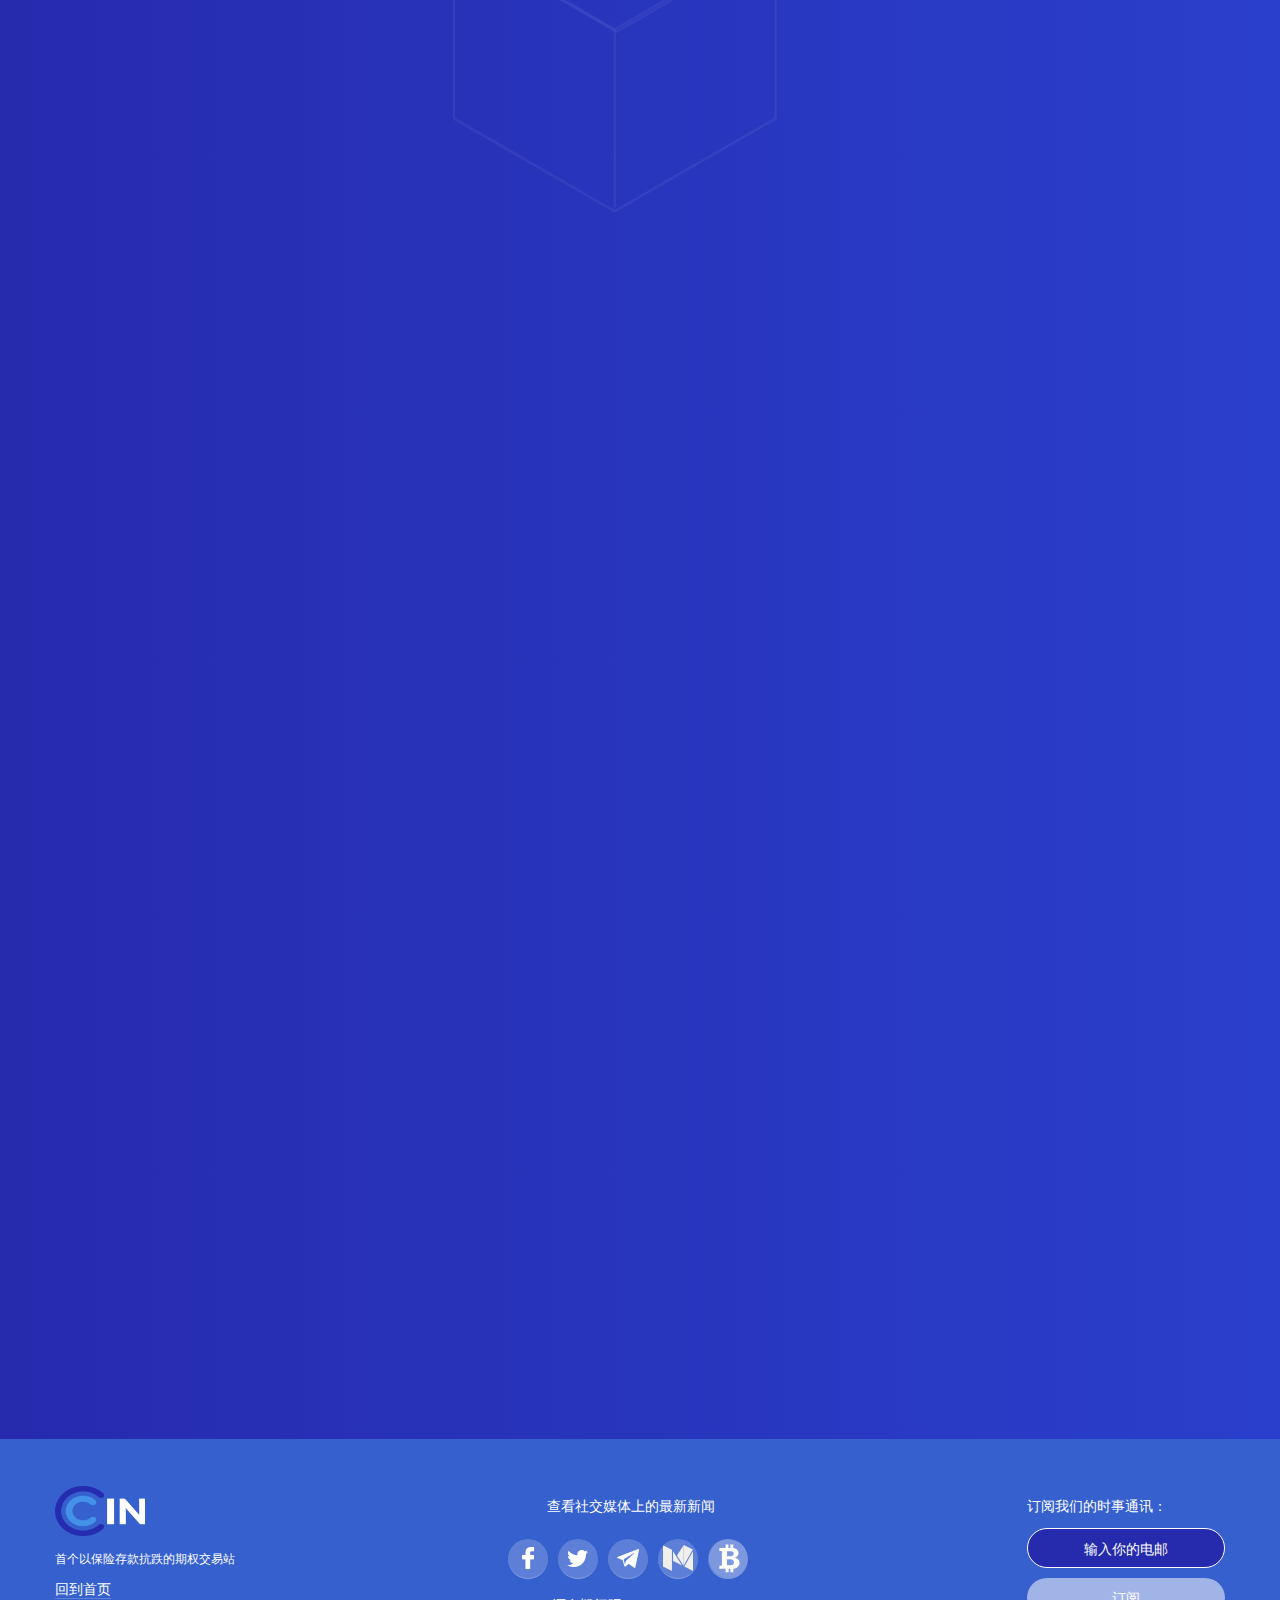
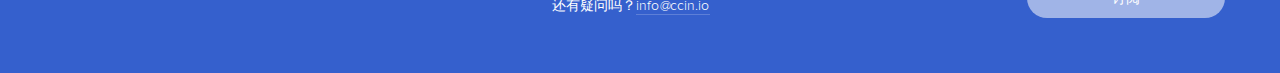
==== commit 02f5c4a7: "add ico graph" ====
--- a/index.ch.html
+++ b/index.ch.html
@@ -16,7 +16,7 @@
   <meta name="msapplication-config" content="img/favicon/browserconfig.xml">
   <meta name="theme-color" content="#ffffff">
   <link rel="stylesheet" href="https://use.fontawesome.com/releases/v5.2.0/css/all.css" integrity="sha384-hWVjflwFxL6sNzntih27bfxkr27PmbbK/iSvJ+a4+0owXq79v+lsFkW54bOGbiDQ" crossorigin="anonymous">
-  <link rel="stylesheet" href="css/main.css?ver1.9">
+  <link rel="stylesheet" href="css/main.css?ver2.2">
   <!-- Global site tag (gtag.js) - Google Analytics -->
 <script async src="https://www.googletagmanager.com/gtag/js?id=UA-126186358-1"></script>
 <script>
@@ -110,6 +110,8 @@
                 <li><a href="index.japanese.html">Japanese</a></li>
                 <li><a href="index.malay.html">Malay</a></li>
                 <li><a href="index.dutch.html">Dutch</a></li>
+                <li><a href="index.port.html">Portuguese</a></li>
+                <li><a href="index.italian.html">Italian</a></li>
               </ul>
             </li>
           </ul>
@@ -137,7 +139,7 @@
             </tr>
             <tr class="graph-body">
               <td colspan="6">
-                <span class="graph-fill" data-graph-period="1"></span>
+                <span class="graph-fill" data-graph-period="4"></span>
               </td>
             </tr>
             <tr class="graph-date">
@@ -169,6 +171,22 @@
         </ul>
       </section>
       <section class="ico-block">
+        <div class="ico-graph">
+          <div class="cost-wrapper">
+            <div class="cost-current">
+              <p>Currently raised:</p>
+              <span>30.781.665 CCIN</span>
+            </div>
+            <div class="cost-target">
+              <p>Target:</p>
+              <span>100.000.000 CCIN</span>
+            </div>
+          </div>
+          <div class="cost-graph">
+            <span class="cost-fill" data-cost-price="30781665"></span>
+          </div>
+          <!-- <p class="current-price">Current-price: <span>$0.04</span></p> -->
+        </div>
         <div class="ico-info">
           <div class="in-button">
             <a href="/doc/faq.pdf" class="instruction-button">Instruction</a>
@@ -739,6 +757,6 @@
     </div>
   </footer>
   <script src="https://code.jquery.com/jquery-1.11.1.min.js"></script>
-  <script src="js/main.js?ver1.2"></script>
+  <script src="js/main.js?ver1.4"></script>
 </body>
-</html>+</html>
--- a/css/main.css
+++ b/css/main.css
@@ -399,7 +399,7 @@
 }
 
 .ico-graph .cost-graph {
-  margin: 10px 0 0 0;
+  margin: 10px 0 14px;
   width: 100%;
   height: 25px;
   background-color: #0452a7;
@@ -839,7 +839,14 @@
   margin-bottom: 46px;
 }
 
-.vietnamese .monetization li {
+.vietnamese .monetization li,
+.spanish .monetization li,
+.indonesian .monetization li,
+.french .monetization li,
+.malay .monetization li,
+.dutch .monetization li,
+.port .monetization li,
+.italian .monetization li {
   margin-bottom: 24px;
 }
 
@@ -851,28 +858,8 @@
   margin-bottom: 102px;
 }
 
-.spanish .monetization li {
-  margin-bottom: 24px;
-}
-
-.indonesian .monetization li {
-  margin-bottom: 24px;
-}
-
-.french .monetization li {
-  margin-bottom: 24px;
-}
-
 .japanese .monetization li {
   margin-bottom: 103px;
-}
-
-.malay .monetization li {
-  margin-bottom: 25px;
-}
-
-.dutch .monetization li {
-  margin-bottom: 24px;
 }
 
 .monetization ul h3 {
